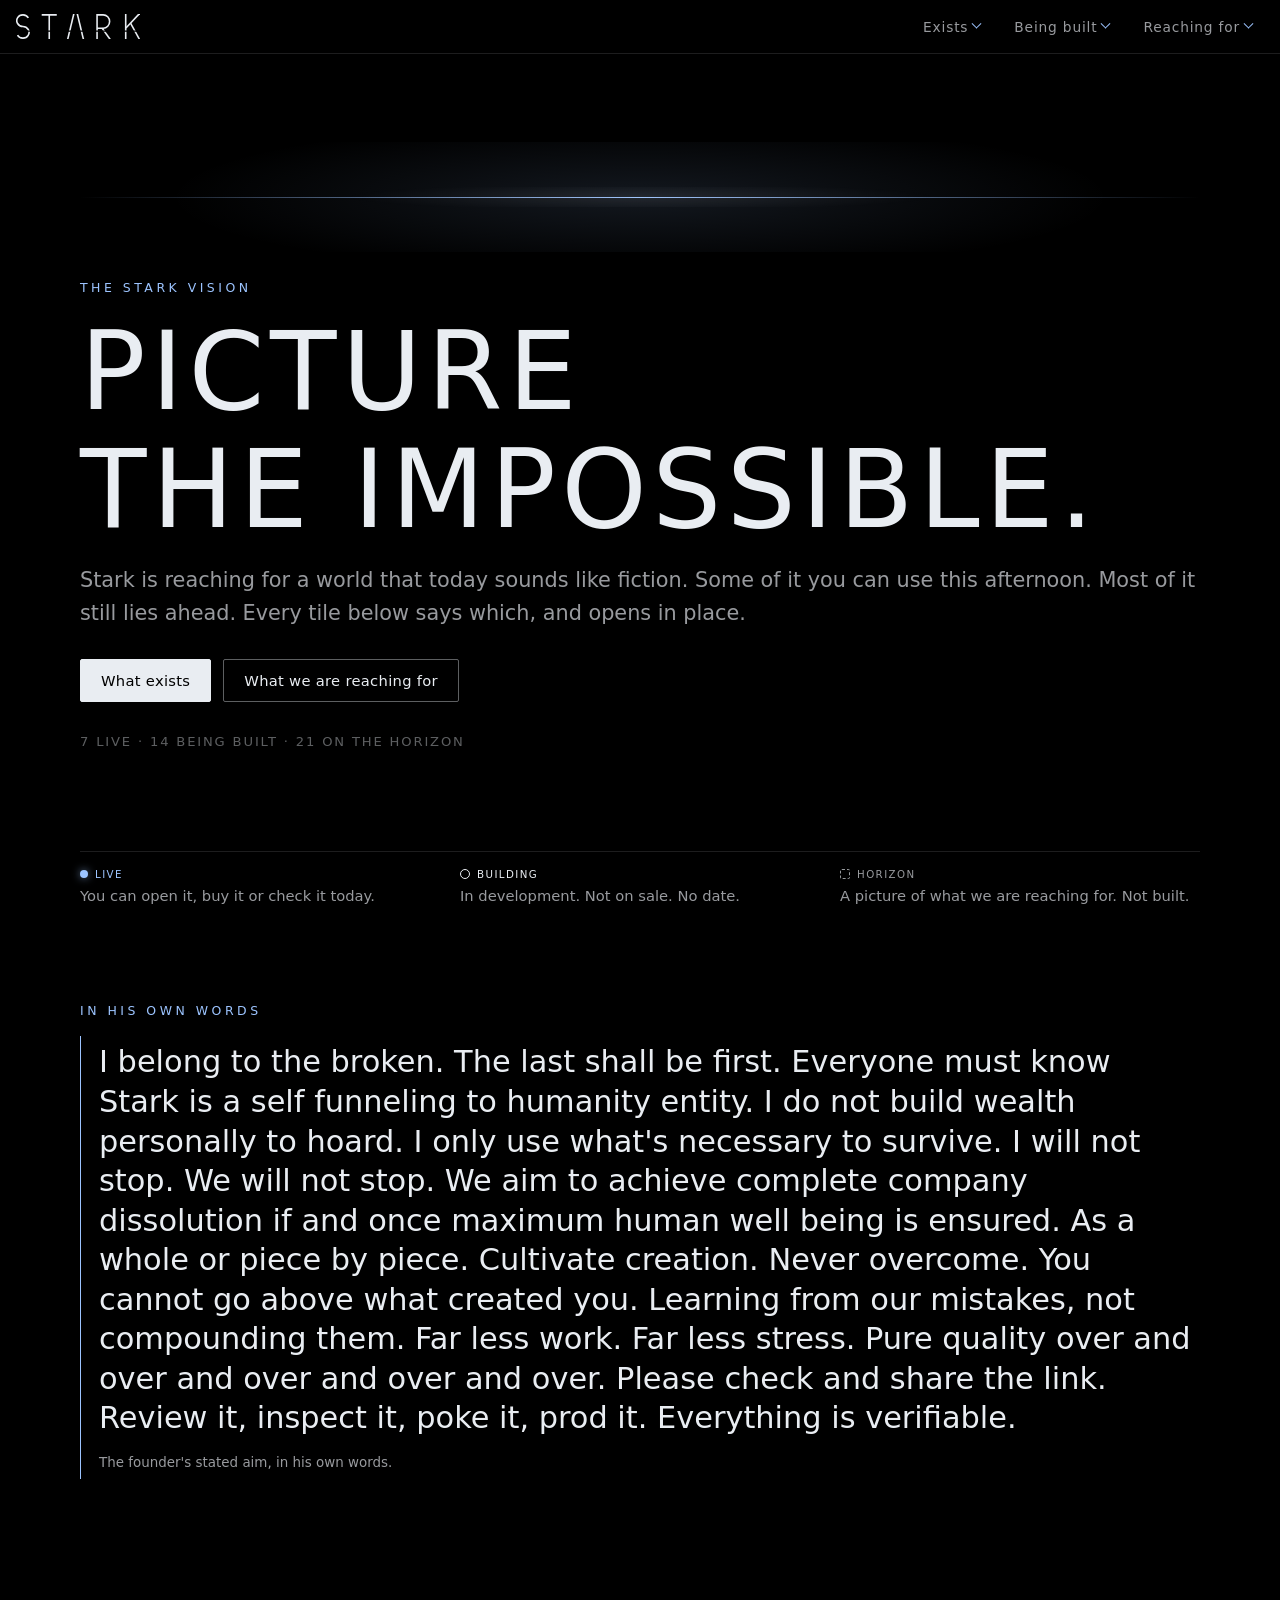
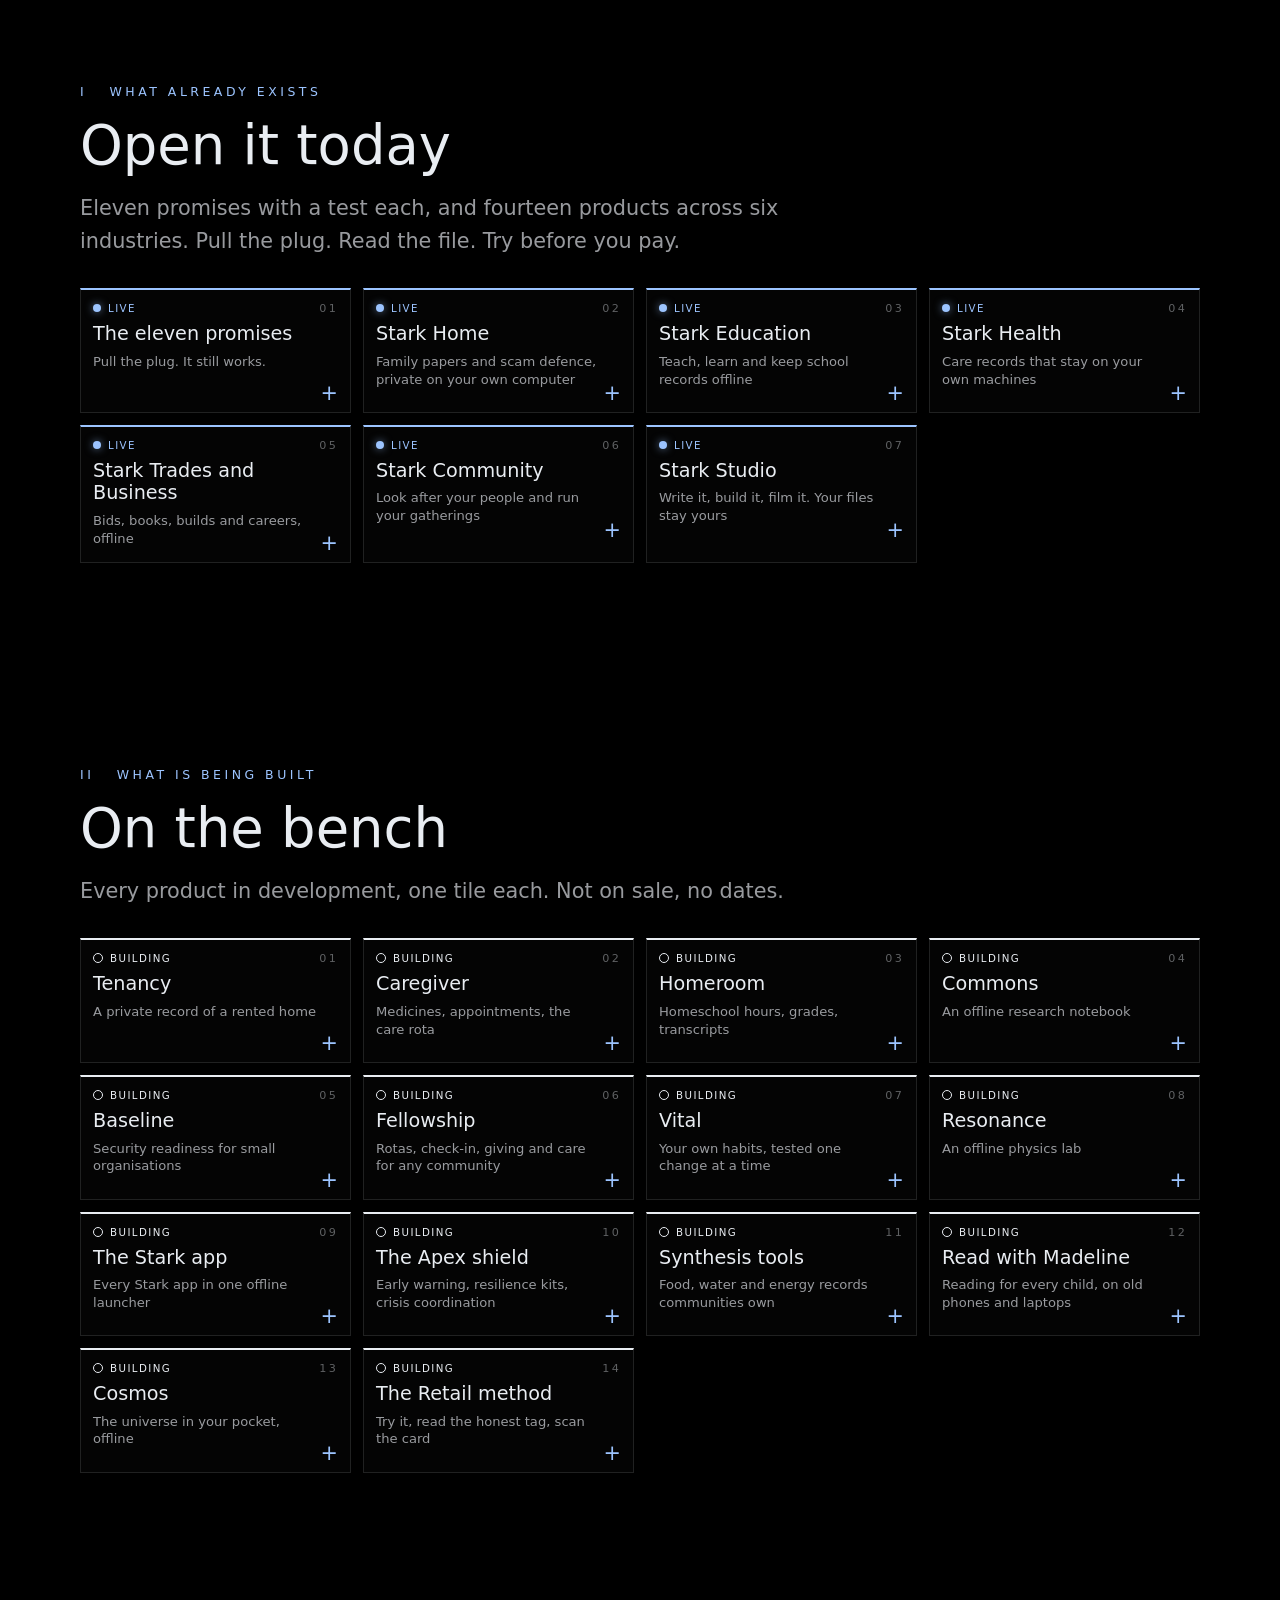
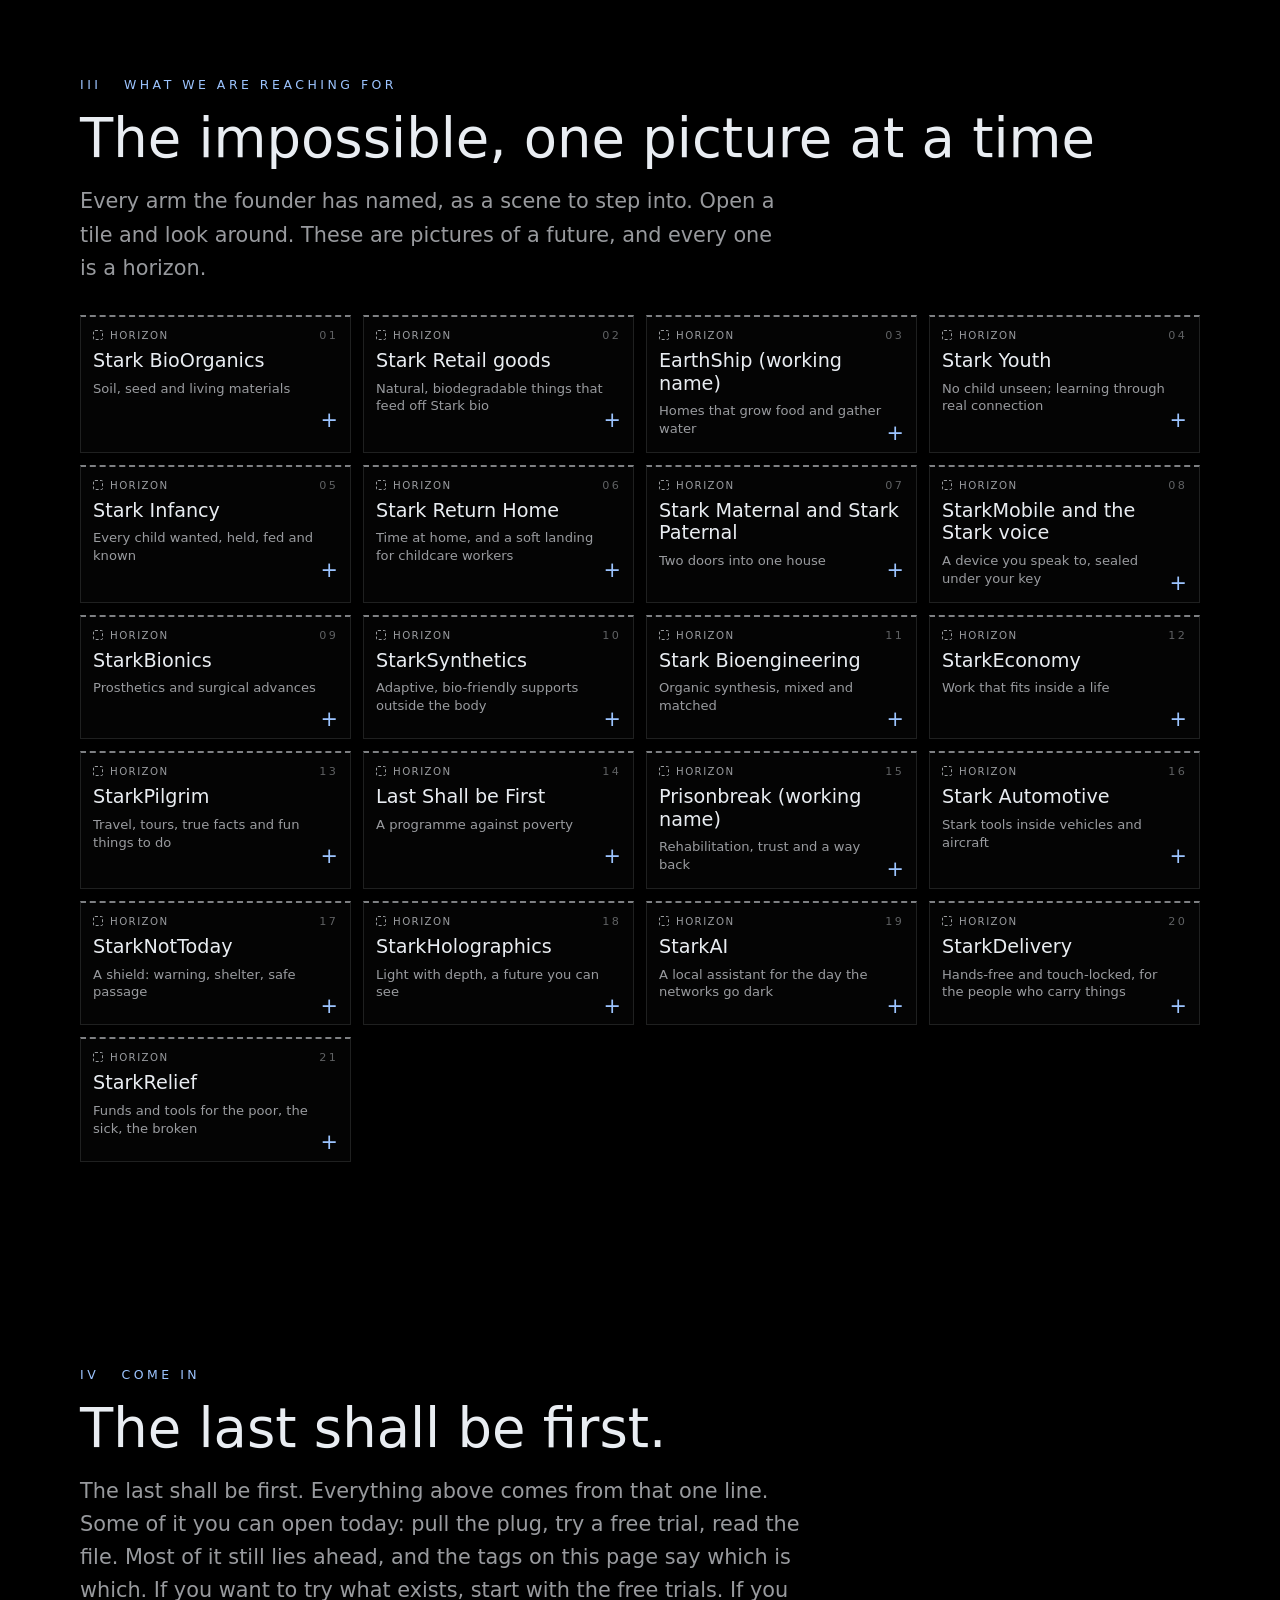
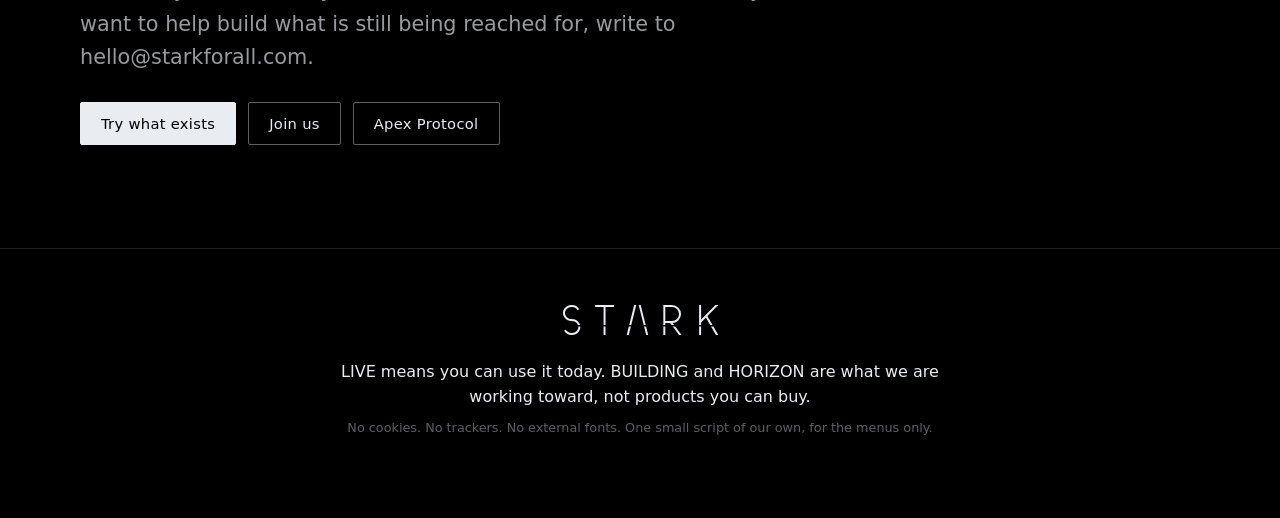
==== index.html @ 2f6bbaf5 "Add Stark Return Home tile" ====
<!doctype html>
<html lang="en">
<head>
<meta charset="utf-8">
<meta name="viewport" content="width=device-width, initial-scale=1, viewport-fit=cover">
<meta http-equiv="Content-Security-Policy" content="default-src 'none'; style-src 'self'; script-src 'self'; img-src 'self' data:; base-uri 'none'; form-action 'none'">
<meta name="referrer" content="no-referrer">
<meta name="color-scheme" content="dark">
<title>The Stark Vision | Stark</title>
<meta name="description" content="Stark&#x27;s whole vision on one page: what already exists, what is being built, and the future it is reaching for. Every tile is tagged LIVE, BUILDING or HORIZON.">
<link rel="canonical" href="https://starkforall.com/vision/">
<meta property="og:type" content="website">
<meta property="og:site_name" content="Stark">
<meta property="og:title" content="The Stark Vision. Picture the impossible.">
<meta property="og:description" content="Stark&#x27;s whole vision on one page: what already exists, what is being built, and the future it is reaching for. Every tile is tagged LIVE, BUILDING or HORIZON.">
<meta property="og:url" content="https://starkforall.com/vision/">
<meta property="og:image" content="https://starkforall.com/vision/og-vision.png">
<meta property="og:image:width" content="1200">
<meta property="og:image:height" content="630">
<meta property="og:image:alt" content="The word STARK in off-white capitals on black.">
<meta name="twitter:card" content="summary_large_image">
<link rel="icon" href="data:image/svg+xml,%3Csvg xmlns='http://www.w3.org/2000/svg' viewBox='0 0 64 64'%3E%3Crect width='64' height='64' fill='%23000'/%3E%3Cpath d='M12 50 L32 12 L52 50' fill='none' stroke='%239CC4FF' stroke-width='3'/%3E%3C/svg%3E">
<link rel="stylesheet" href="vision.css">
<script src="menu.js" defer></script>
</head>
<body>
<header class="top"><a class="wm" href="#top" aria-label="Stark, top of page"><img src="wordmark.svg" width="124" height="24" alt="Stark"></a>
<nav class="menu" aria-label="Vision menu">
<details class="dd" name="menu"><summary>Exists</summary><ul class="panel"><li><a href="#promises"><span class="d t-live" aria-hidden="true"></span>The eleven promises</a></li><li><a href="#home"><span class="d t-live" aria-hidden="true"></span>Stark Home</a></li><li><a href="#education"><span class="d t-live" aria-hidden="true"></span>Stark Education</a></li><li><a href="#health"><span class="d t-live" aria-hidden="true"></span>Stark Health</a></li><li><a href="#business"><span class="d t-live" aria-hidden="true"></span>Stark Trades and Business</a></li><li><a href="#community"><span class="d t-live" aria-hidden="true"></span>Stark Community</a></li><li><a href="#studio"><span class="d t-live" aria-hidden="true"></span>Stark Studio</a></li></ul></details>
<details class="dd" name="menu"><summary>Being built</summary><ul class="panel"><li><a href="#tenancy"><span class="d t-dev" aria-hidden="true"></span>Tenancy</a></li><li><a href="#caregiver"><span class="d t-dev" aria-hidden="true"></span>Caregiver</a></li><li><a href="#homeroom"><span class="d t-dev" aria-hidden="true"></span>Homeroom</a></li><li><a href="#commons"><span class="d t-dev" aria-hidden="true"></span>Commons</a></li><li><a href="#baseline"><span class="d t-dev" aria-hidden="true"></span>Baseline</a></li><li><a href="#fellowship"><span class="d t-dev" aria-hidden="true"></span>Fellowship</a></li><li><a href="#vital"><span class="d t-dev" aria-hidden="true"></span>Vital</a></li><li><a href="#resonance"><span class="d t-dev" aria-hidden="true"></span>Resonance</a></li><li><a href="#launcher"><span class="d t-dev" aria-hidden="true"></span>The Stark app</a></li><li><a href="#shield"><span class="d t-dev" aria-hidden="true"></span>The Apex shield</a></li><li><a href="#synthesis"><span class="d t-dev" aria-hidden="true"></span>Synthesis tools</a></li><li><a href="#reading"><span class="d t-dev" aria-hidden="true"></span>Read with Madeline</a></li><li><a href="#cosmos"><span class="d t-dev" aria-hidden="true"></span>Cosmos</a></li><li><a href="#retailmethod"><span class="d t-dev" aria-hidden="true"></span>The Retail method</a></li></ul></details>
<details class="dd" name="menu"><summary>Reaching for</summary><ul class="panel two"><li><a href="#biorganics"><span class="d t-hor" aria-hidden="true"></span>Stark BioOrganics</a></li><li><a href="#goods"><span class="d t-hor" aria-hidden="true"></span>Stark Retail goods</a></li><li><a href="#earthship"><span class="d t-hor" aria-hidden="true"></span>EarthShip</a></li><li><a href="#youth"><span class="d t-hor" aria-hidden="true"></span>Stark Youth</a></li><li><a href="#infancy"><span class="d t-hor" aria-hidden="true"></span>Stark Infancy</a></li><li><a href="#returnhome"><span class="d t-hor" aria-hidden="true"></span>Stark Return Home</a></li><li><a href="#parents"><span class="d t-hor" aria-hidden="true"></span>Stark Maternal and Stark Paternal</a></li><li><a href="#mobile"><span class="d t-hor" aria-hidden="true"></span>StarkMobile and the Stark voice</a></li><li><a href="#bionics"><span class="d t-hor" aria-hidden="true"></span>StarkBionics</a></li><li><a href="#synthetics"><span class="d t-hor" aria-hidden="true"></span>StarkSynthetics</a></li><li><a href="#bioeng"><span class="d t-hor" aria-hidden="true"></span>Stark Bioengineering</a></li><li><a href="#economy"><span class="d t-hor" aria-hidden="true"></span>StarkEconomy</a></li><li><a href="#pilgrim"><span class="d t-hor" aria-hidden="true"></span>StarkPilgrim</a></li><li><a href="#lastfirst"><span class="d t-hor" aria-hidden="true"></span>Last Shall be First</a></li><li><a href="#prisonbreak"><span class="d t-hor" aria-hidden="true"></span>Prisonbreak</a></li><li><a href="#automotive"><span class="d t-hor" aria-hidden="true"></span>Stark Automotive</a></li><li><a href="#nottoday"><span class="d t-hor" aria-hidden="true"></span>StarkNotToday</a></li><li><a href="#holo"><span class="d t-hor" aria-hidden="true"></span>StarkHolographics</a></li><li><a href="#ai"><span class="d t-hor" aria-hidden="true"></span>StarkAI</a></li><li><a href="#delivery"><span class="d t-hor" aria-hidden="true"></span>StarkDelivery</a></li><li><a href="#relief"><span class="d t-hor" aria-hidden="true"></span>StarkRelief</a></li></ul></details>
</nav></header>
<main id="top">
<section class="hero" aria-labelledby="h1">
<div class="band" aria-hidden="true"></div>
<p class="kick">The Stark vision</p>
<h1 id="h1">Picture<br>the impossible.</h1>
<p class="lead">Stark is reaching for a world that today sounds like fiction. Some of it you can use this afternoon. Most of it still lies ahead. Every tile below says which, and opens in place.</p>
<p class="cta"><a class="btn" href="#exists">What exists</a><a class="btn ghost" href="#reaching">What we are reaching for</a></p>
<p class="count">7 live &middot; 14 being built &middot; 21 on the horizon</p>
</section>

<section class="legend" aria-label="Legend"><h2 class="vh">Legend</h2>
<ul>
<li><span class="tag t-live">Live</span> <span>You can open it, buy it or check it today.</span></li>
<li><span class="tag t-dev">Building</span> <span>In development. Not on sale. No date.</span></li>
<li><span class="tag t-hor">Horizon</span> <span>A picture of what we are reaching for. Not built.</span></li>
</ul></section>

<section class="open" aria-labelledby="h-op"><p class="kick">In his own words</p>
<h2 class="vh" id="h-op">The founder</h2>
<blockquote class="big"><p>I belong to the broken. The last shall be first. Everyone must know Stark is a self funneling to humanity entity. I do not build wealth personally to hoard. I only use what&#x27;s necessary to survive. I will not stop. We will not stop. We aim to achieve complete company dissolution if and once maximum human well being is ensured. As a whole or piece by piece. Cultivate creation. Never overcome. You cannot go above what created you. Learning from our mistakes, not compounding them. Far less work. Far less stress. Pure quality over and over and over and over and over. Please check and share the link. Review it, inspect it, poke it, prod it. Everything is verifiable.</p><footer>The founder's stated aim, in his own words.</footer></blockquote>
</section>

<section id="exists" aria-labelledby="h-ex"><p class="kick">I &nbsp; What already exists</p>
<h2 id="h-ex">Open it today</h2>
<p class="lead">Eleven promises with a test each, and fourteen products across six industries. Pull the plug. Read the file. Try before you pay.</p>
<div class="tiles"><details class="tile k-live" id="promises" name="tile"><summary><span class="tn">01</span><span class="tag t-live">Live</span><h3>The eleven promises</h3><p class="tl">Pull the plug. It still works.</p></summary><div class="body"><p class="scene">Pull the plug and ten of our browser apps still work. We cannot read their data, because the apps hold no code that sends it, and they ask for no account. Forget the passphrase on Family Vault, Ledger or Warden and nobody can open it, not even us. Twelve products are paid once with no subscription, every one can be tried before it is bought, and the code of the browser apps can be read in plain files. Warden never calls a message safe, the home page loads no third-party script, and there are no invented reviews or user counts. Each promise has a test a stranger can run in a minute.</p><p class="go"><a class="btn" href="https://starkforall.com/apex/">Read the eleven promises and their tests</a></p></div></details><details class="tile k-live" id="home" name="tile"><summary><span class="tn">02</span><span class="tag t-live">Live</span><h3>Stark Home</h3><p class="tl">Family papers and scam defence, private on your own computer</p></summary><div class="body"><p class="scene">Picture the papers of a whole family in one sealed place that only you can open.</p><ul class="prods"><li class="prod"><div class="ph"><a href="https://starkforall.com/family-vault.html"><b>Family Vault</b></a> <span class="tag t-live">Live</span></div><span>Your family&#x27;s papers, sealed under a passphrase only you hold.</span></li><li class="prod"><div class="ph"><a href="https://starkforall.com/warden.html"><b>Warden</b></a> <span class="tag t-live">Live</span></div><span>Practise the scam and collector call before it comes, and learn your rights (US only, information not legal advice).</span></li></ul><p class="go"><a class="btn" href="https://starkforall.com/try/">Try free in your browser</a></p></div></details><details class="tile k-live" id="education" name="tile"><summary><span class="tn">03</span><span class="tag t-live">Live</span><h3>Stark Education</h3><p class="tl">Teach, learn and keep school records offline</p></summary><div class="body"><p class="scene">Picture a child with a patient tutor and a classroom with its paperwork done.</p><ul class="prods"><li class="prod"><div class="ph"><a href="https://starkforall.com/math.html"><b>Math</b></a> <span class="tag t-live">Live</span></div><span>A patient tutor, from Kid to Professor, one step at a time.</span></li><li class="prod"><div class="ph"><a href="https://starkforall.com/classroom-hub.html"><b>Classroom Hub</b></a> <span class="tag t-live">Live</span></div><span>Roster, planner, grade book and reports in one dashboard.</span></li><li class="prod"><div class="ph"><a href="https://starkforall.com/cinema.html"><b>IntraTheater</b></a> <span class="tag t-live">Live</span></div><span>A family theater, a movie studio and a world to explore.</span></li></ul><p class="go"><a class="btn" href="https://starkforall.com/try/">Try free in your browser</a></p></div></details><details class="tile k-live" id="health" name="tile"><summary><span class="tn">04</span><span class="tag t-live">Live</span><h3>Stark Health</h3><p class="tl">Care records that stay on your own machines</p></summary><div class="body"><p class="scene">Picture a small clinic whose records never leave its own walls.</p><ul class="prods"><li class="prod"><div class="ph"><a href="https://starkforall.com/covenant.html"><b>Covenant</b></a> <span class="tag t-live">Live</span></div><span>Clinic records kept on the clinic&#x27;s own machines. Not a certified EHR or medical device.</span></li></ul><p class="go"><a class="btn" href="https://starkforall.com/try/">Try free</a></p></div></details><details class="tile k-live" id="business" name="tile"><summary><span class="tn">05</span><span class="tag t-live">Live</span><h3>Stark Trades and Business</h3><p class="tl">Bids, books, builds and careers, offline</p></summary><div class="body"><p class="scene">Picture the tradesman&#x27;s midnight paperwork finished before midnight.</p><ul class="prods"><li class="prod"><div class="ph"><a href="https://starkforall.com/trades.html"><b>Trades</b></a> <span class="tag t-live">Live</span></div><span>Subs, bids and payments, with no subscription and no cloud.</span></li><li class="prod"><div class="ph"><a href="https://starkforall.com/ledger.html"><b>Ledger</b></a> <span class="tag t-live">Live</span></div><span>Books and invoices, offline and encrypted. Not tax advice.</span></li><li class="prod"><div class="ph"><a href="https://starkforall.com/career.html"><b>Career</b></a> <span class="tag t-live">Live</span></div><span>Tailor a resume and practise the interview. It never invents experience.</span></li><li class="prod"><div class="ph"><a href="https://starkforall.com/builder.html"><b>Builder</b></a> <span class="tag t-live">Live</span></div><span>Plan tiny homes and villages in 3D. Beam sizing stays with engineers, and it says so.</span></li></ul><p class="go"><a class="btn" href="https://starkforall.com/try/">Try free in your browser</a></p></div></details><details class="tile k-live" id="community" name="tile"><summary><span class="tn">06</span><span class="tag t-live">Live</span><h3>Stark Community</h3><p class="tl">Look after your people and run your gatherings</p></summary><div class="body"><p class="scene">Picture a volunteer-run gathering where the rota, the quiz and the night itself run smoothly.</p><ul class="prods"><li class="prod"><div class="ph"><a href="https://starkforall.com/event-kit.html"><b>Event Kit</b></a> <span class="tag t-live">Live</span></div><span>Quiz nights, trivia, game jams and tournaments, offline.</span></li></ul><p class="go"><a class="btn" href="https://starkforall.com/try/">Try free in your browser</a></p></div></details><details class="tile k-live" id="studio" name="tile"><summary><span class="tn">07</span><span class="tag t-live">Live</span><h3>Stark Studio</h3><p class="tl">Write it, build it, film it. Your files stay yours</p></summary><div class="body"><p class="scene">Picture a novel, a game and a film, each made at home with no account and no cloud.</p><ul class="prods"><li class="prod"><div class="ph"><a href="https://starkforall.com/quill.html"><b>Quill</b></a> <span class="tag t-live">Live</span></div><span>Write a novel offline. Your book stays plain text.</span></li><li class="prod"><div class="ph"><a href="https://starkforall.com/studios.html"><b>World Engine</b></a> <span class="tag t-live">Live</span></div><span>Build a game without coding and export it as one file.</span></li><li class="prod"><div class="ph"><a href="https://starkforall.com/studio-creator.html"><b>Studio Creator</b></a> <span class="tag t-live">Live</span></div><span>Record, edit and export video. No cloud, no AI.</span></li></ul><p class="go"><a class="btn" href="https://starkforall.com/studios.html">See the studio products</a></p></div></details></div></section>

<section id="building" aria-labelledby="h-bu"><p class="kick">II &nbsp; What is being built</p>
<h2 id="h-bu">On the bench</h2>
<p class="lead">Every product in development, one tile each. Not on sale, no dates.</p>
<div class="tiles"><details class="tile k-build" id="tenancy" name="tile"><summary><span class="tn">01</span><span class="tag t-dev">Building</span><h3>Tenancy</h3><p class="tl">A private record of a rented home</p></summary><div class="body"><p class="scene">In development: a dated, private record of a tenancy, kept on the renter&#x27;s own device.</p></div></details><details class="tile k-build" id="caregiver" name="tile"><summary><span class="tn">02</span><span class="tag t-dev">Building</span><h3>Caregiver</h3><p class="tl">Medicines, appointments, the care rota</p></summary><div class="body"><p class="scene">In development: one calm place for the medicines, the dose log, the appointments and the care rota of someone you look after. Information only.</p></div></details><details class="tile k-build" id="homeroom" name="tile"><summary><span class="tn">03</span><span class="tag t-dev">Building</span><h3>Homeroom</h3><p class="tl">Homeschool hours, grades, transcripts</p></summary><div class="body"><p class="scene">In development: a homeschool family&#x27;s hours, grades and transcripts, kept at home.</p></div></details><details class="tile k-build" id="commons" name="tile"><summary><span class="tn">04</span><span class="tag t-dev">Building</span><h3>Commons</h3><p class="tl">An offline research notebook</p></summary><div class="body"><p class="scene">In development: a notebook for open research, with quality gates and a scrubber for personal data.</p></div></details><details class="tile k-build" id="baseline" name="tile"><summary><span class="tn">05</span><span class="tag t-dev">Building</span><h3>Baseline</h3><p class="tl">Security readiness for small organisations</p></summary><div class="body"><p class="scene">In development: a readiness kit for a small organisation with no security team.</p></div></details><details class="tile k-build" id="fellowship" name="tile"><summary><span class="tn">06</span><span class="tag t-dev">Building</span><h3>Fellowship</h3><p class="tl">Rotas, check-in, giving and care for any community</p></summary><div class="body"><p class="scene">In development: rotas, check-in, giving and care visits for a congregation or any community that looks after its own.</p></div></details><details class="tile k-build" id="vital" name="tile"><summary><span class="tn">07</span><span class="tag t-dev">Building</span><h3>Vital</h3><p class="tl">Your own habits, tested one change at a time</p></summary><div class="body"><p class="scene">In development: a private coach for body and mind that studies your own notes on your own device, runs small personal experiments, and shows what changed. Information only, never a diagnosis.</p></div></details><details class="tile k-build" id="resonance" name="tile"><summary><span class="tn">08</span><span class="tag t-dev">Building</span><h3>Resonance</h3><p class="tl">An offline physics lab</p></summary><div class="body"><p class="scene">In development: an offline lab for the rotating field, the induction motor and resonance, built to say plainly that it makes no electricity.</p></div></details><details class="tile k-build" id="launcher" name="tile"><summary><span class="tn">09</span><span class="tag t-dev">Building</span><h3>The Stark app</h3><p class="tl">Every Stark app in one offline launcher</p></summary><div class="body"><p class="scene">In development: six editions, Complete, Business, Clinics, Families, Personal and Schools, one launcher each, all offline.</p></div></details><details class="tile k-build" id="shield" name="tile"><summary><span class="tn">10</span><span class="tag t-dev">Building</span><h3>The Apex shield</h3><p class="tl">Early warning, resilience kits, crisis coordination</p></summary><div class="body"><p class="scene">In development: community alerts for floods, fires, storms, heat and outbreaks, planned to travel by radio or mesh when the network falls silent; resilience kits; crisis coordination for relief teams. Warden, the first piece of digital protection, stands live today.</p></div></details><details class="tile k-build" id="synthesis" name="tile"><summary><span class="tn">11</span><span class="tag t-dev">Building</span><h3>Synthesis tools</h3><p class="tl">Food, water and energy records communities own</p></summary><div class="body"><p class="scene">In development: Synthesis Farm, Water, Energy and Village, records and planning tools for food, water and power that a community can own and repair, with pantry records for food banks.</p></div></details><details class="tile k-build" id="reading" name="tile"><summary><span class="tn">12</span><span class="tag t-dev">Building</span><h3>Read with Madeline</h3><p class="tl">Reading for every child, on old phones and laptops</p></summary><div class="body"><p class="scene">In development: reading help and learning kits for every child, planned for the old phones and laptops people already have.</p></div></details><details class="tile k-build" id="cosmos" name="tile"><summary><span class="tn">13</span><span class="tag t-dev">Building</span><h3>Cosmos</h3><p class="tl">The universe in your pocket, offline</p></summary><div class="body"><p class="scene">In development: a map of the universe and tonight&#x27;s sky, offline.</p></div></details><details class="tile k-build" id="retailmethod" name="tile"><summary><span class="tn">14</span><span class="tag t-dev">Building</span><h3>The Retail method</h3><p class="tl">Try it, read the honest tag, scan the card</p></summary><div class="body"><p class="scene">In development: a way of shopping with the doubt taken out. Try the thing on your own phone, read a tag that says what it cannot do, scan a card for the rest. It rests on the sixteen free browser trials that already exist.</p></div></details></div></section>

<section id="reaching" aria-labelledby="h-re"><p class="kick">III &nbsp; What we are reaching for</p>
<h2 id="h-re">The impossible, one picture at a time</h2>
<p class="lead">Every arm the founder has named, as a scene to step into. Open a tile and look around. These are pictures of a future, and every one is a horizon.</p>
<div class="tiles"><details class="tile k-hor" id="biorganics" name="tile"><summary><span class="tn">01</span><span class="tag t-hor">Horizon</span><h3>Stark BioOrganics</h3><p class="tl">Soil, seed and living materials</p></summary><div class="body"><p class="scene big">Picture a field at first light: dark soil, warm compost, seed saved from last year&#x27;s harvest. Imagine fibres, resins and living materials grown with patience, season after season, for makers who need something that leaves the land no poorer. We are reaching for an arm of Stark whose whole craft lies in growing the raw stuff that other things come from, and growing it so well that nothing needs taking twice. One day, a log of soil and seed kept by anyone with a garden. For now, a horizon and a notebook.</p></div></details><details class="tile k-hor" id="goods" name="tile"><summary><span class="tn">02</span><span class="tag t-hor">Horizon</span><h3>Stark Retail goods</h3><p class="tl">Natural, biodegradable things that feed off Stark bio</p></summary><div class="body"><p class="scene big">Imagine a shelf where every object tells you what it was made from and where it goes when you are finished with it. Picture a cup, a cloth, a tool, a toy, grown from living material and made to return to the soil. We are building toward natural, biodegradable goods that feed off Stark&#x27;s own bio-grown materials, in a shop where you try first and read an honest tag before anything leaves your hand. One day, the thing you finish with becomes the thing that feeds the next one.</p></div></details><details class="tile k-hor" id="earthship" name="tile"><summary><span class="tn">03</span><span class="tag t-hor">Horizon</span><h3>EarthShip (working name)</h3><p class="tl">Homes that grow food and gather water</p></summary><div class="body"><p class="scene big">Picture a home at the edge of a village, warm in winter and cool in summer, with greenhouse beds along the south wall and rainwater gathered from its own roof. Imagine quiet software watching over soil, water and light, so a household feeds itself from its own walls. Imagine the plans open to everyone, so the next community can raise the next home from the last. We are building toward it, starting with a planner and a garden log. Water, structure and wiring always deserve qualified local eyes.</p></div></details><details class="tile k-hor" id="youth" name="tile"><summary><span class="tn">04</span><span class="tag t-hor">Horizon</span><h3>Stark Youth</h3><p class="tl">No child unseen; learning through real connection</p></summary><div class="body"><p class="scene big">Imagine a child who never has to wonder whether anyone noticed. Picture an evening with the screens dark: a table, a project, three generations arguing happily over how to build the thing. Picture young people learning by doing real things with real people, growing into the kind of leaders others trust because they listen first. We are reaching for programmes where no child goes unseen, where learning means connection, and where leadership gets practised long before anyone needs it. Tools for the adults around a child exist today. The rest lies ahead.</p></div></details><details class="tile k-hor" id="infancy" name="tile"><summary><span class="tn">05</span><span class="tag t-hor">Horizon</span><h3>Stark Infancy</h3><p class="tl">Every child wanted, held, fed and known</p></summary><div class="body"><p class="scene big">Picture a world where every baby arrives to open arms. A night when a worn-out parent finds a second pair of hands, a clear list of what comes next, a neighbour at the door with soup. Picture every infant held, fed and known by name, and no mother or father left to manage alone. We are reaching for a society that wraps its youngest in attention before they ask. One day, no child born into silence. We begin where we can: a private record of feeds, sleep and who has tonight&#x27;s shift.</p></div></details><details class="tile k-hor" id="returnhome" name="tile"><summary><span class="tn">06</span><span class="tag t-hor">Horizon</span><h3>Stark Return Home</h3><p class="tl">Time at home, and a soft landing for childcare workers</p></summary><div class="body"><p class="scene big">Picture a home where a parent stands close when the child wakes, and close again when the child comes back through the door. Picture a family that chose it and can afford it, with the choice left wholly to them. And picture, just as clearly, the people who care for children for a living carried across the change: months of cover for money, food, fuel and supplies, a hand with every application, and nobody dropped. We are reaching for a world where families reunite around the table and no worker pays for the shift. One day, time at home and a soft landing for everyone, side by side.</p></div></details><details class="tile k-hor" id="parents" name="tile"><summary><span class="tn">07</span><span class="tag t-hor">Horizon</span><h3>Stark Maternal and Stark Paternal</h3><p class="tl">Two doors into one house</p></summary><div class="body"><p class="scene big">Imagine two doors into the same house. One opens for a mother, one for a father, and each leads to a room that belongs wholly to the person inside. Picture those rooms standing alone, complete, private, each with its own key. Then picture the choice to join them: a shared hallway where two parents lay out only what they both decide to share, and either can walk away with everything that belongs to them. We are building toward care that adapts to the family, never care that watches over it.</p></div></details><details class="tile k-hor" id="mobile" name="tile"><summary><span class="tn">08</span><span class="tag t-hor">Horizon</span><h3>StarkMobile and the Stark voice</h3><p class="tl">A device you speak to, sealed under your key</p></summary><div class="body"><p class="scene big">Picture a device that fits the palm and answers to your voice alone. You speak, it listens, and whatever it holds stays sealed under your key. Imagine one calm voice running through every Stark tool, a presence that guides without watching. Picture something you carry and can put down, always outside the body and never in it, a vow written into its design. We are building toward it from a small start: a home screen that opens Stark apps with the network off. The thousand-word voice script exists on paper. The device waits beyond the horizon.</p></div></details><details class="tile k-hor" id="bionics" name="tile"><summary><span class="tn">09</span><span class="tag t-hor">Horizon</span><h3>StarkBionics</h3><p class="tl">Prosthetics and surgical advances</p></summary><div class="body"><p class="scene big">Imagine a hand that closes around a cup, a leg that climbs its first hill, a surgeon&#x27;s instrument steadier than any tremor. Picture prosthetics and surgical advances shaped by engineers, prosthetists and surgeons working side by side, each made to fit one person and care for them. We reach toward this as repair and restoration, and only here: surgery and prosthetics form the one place Stark would ever come near the body. Years of qualified hands and careful review stand between today and that picture. We begin with a simple fitting log for people who wear a prosthesis.</p></div></details><details class="tile k-hor" id="synthetics" name="tile"><summary><span class="tn">10</span><span class="tag t-hor">Horizon</span><h3>StarkSynthetics</h3><p class="tl">Adaptive, bio-friendly supports outside the body</p></summary><div class="body"><p class="scene big">Imagine a support that learns how its wearer moves, softens for an egg and firms for a toolbox, and rests against the skin without ever entering it. Picture assistive devices that adapt to the person instead of asking the person to adapt. We are reaching for the impossible, named out loud: adaptive, bio-friendly, non-invasive care and repair, made with those who know, and widening in time across everything Stark touches. Today, a horizon with nothing built. The first step lies in software for people who already use such devices: settings, fit and maintenance logs, visit summaries, kept on the device.</p></div></details><details class="tile k-hor" id="bioeng" name="tile"><summary><span class="tn">11</span><span class="tag t-hor">Horizon</span><h3>Stark Bioengineering</h3><p class="tl">Organic synthesis, mixed and matched</p></summary><div class="body"><p class="scene big">Imagine a laboratory where patient people study living systems with one aim: to learn, and to repair. Picture the work shaped for organic synthesis, slow, supervised, checked by outside eyes at every turn, and kept out of the body, with surgery and prosthetics the single exception. And picture a shop where you mix and match what you need and pay a little less for choosing more. Bundles already exist in a fixed form. The laboratory sits years away and not yet begun.</p></div></details><details class="tile k-hor" id="economy" name="tile"><summary><span class="tn">12</span><span class="tag t-hor">Horizon</span><h3>StarkEconomy</h3><p class="tl">Work that fits inside a life</p></summary><div class="body"><p class="scene big">Imagine a working life where the paperwork melts away. People still do meaningful tasks, but the hours once lost to forms, chasing and friction come back to them as dinner, as sleep, as a walk. Picture work that fits inside a life instead of eating it: far less work, far less stress, woven together with travel, so a week of tasks and a week of wandering can share one calendar. We are building toward an economy of lighter tasks, and the name may yet change for something better. Ledger, Trades and Career already lift one person&#x27;s paperwork.</p></div></details><details class="tile k-hor" id="pilgrim" name="tile"><summary><span class="tn">13</span><span class="tag t-hor">Horizon</span><h3>StarkPilgrim</h3><p class="tl">Travel, tours, true facts and fun things to do</p></summary><div class="body"><p class="scene big">Picture a traveller stepping off a train in a city she has never seen, a pocket guide telling her what the old square once was, where the good bread hides, which path climbs to the view. Imagine tours, true facts and fun things to do gathered from every corner of the world, each source credited. Picture a lighter working life that leaves room for all of it. We are reaching for a companion for wandering, joined with StarkEconomy. Today it starts as a trip notebook: a plan, a packing list, a journal.</p></div></details><details class="tile k-hor" id="lastfirst" name="tile"><summary><span class="tn">14</span><span class="tag t-hor">Horizon</span><h3>Last Shall be First</h3><p class="tl">A programme against poverty</p></summary><div class="body"><p class="scene big">Picture a street where no one sleeps outside. A congregation sets up a care table in an afternoon, a neighbour carries a key to a first front door, and a table somewhere has one more seat at it. Imagine poverty turning into a story old people tell, outreach so quick and so simple that any shelter, church or friend can start it, with care, a home and a place among others arriving together. We are reaching for that world, in dignity and never pity, beginning with the people who are usually last. The last shall be first.</p></div></details><details class="tile k-hor" id="prisonbreak" name="tile"><summary><span class="tn">15</span><span class="tag t-hor">Horizon</span><h3>Prisonbreak (working name)</h3><p class="tl">Rehabilitation, trust and a way back</p></summary><div class="body"><p class="scene big">Imagine a gate that opens onto a road instead of a wall. A person walks out of prison and into an interview that reads the gap on a resume as a chapter and never as a verdict, into housing that waits, into neighbours who offer trust. Picture a society that studies the countries doing this best, then aims past them, with fewer people back inside and trust built without any score or watch kept on anyone. We are reaching for it, with prisons, probation services and people who have lived it leading.</p></div></details><details class="tile k-hor" id="automotive" name="tile"><summary><span class="tn">16</span><span class="tag t-hor">Horizon</span><h3>Stark Automotive</h3><p class="tl">Stark tools inside vehicles and aircraft</p></summary><div class="body"><p class="scene big">Imagine stepping into a car, a truck or an aircraft and finding your own tools already there: your service record, your pre-trip checklist, your trip notes, tidy and yours. Picture the leading makers of vehicles and aircraft building them in alongside us, with nothing that touches how a machine steers, brakes or flies. We are reaching for a seamless handshake between Stark tools and the machines that carry people. No partner stands named, because none has signed. The first step lies in a plain vehicle record.</p></div></details><details class="tile k-hor" id="nottoday" name="tile"><summary><span class="tn">17</span><span class="tag t-hor">Horizon</span><h3>StarkNotToday</h3><p class="tl">A shield: warning, shelter, safe passage</p></summary><div class="body"><p class="scene big">Picture a morning when the warning sounds before the storm, not after, and every phone, radio and loudspeaker in a valley carries the same calm message: go here, now, together. Imagine early warning, shelter and safe routes joined across a town, a nation, a continent, with every government at the table and emergency services leading. A shield and only a shield: warning, shelter, getting people out of harm&#x27;s way. No weapon, no targeting, no retaliation, ever. We are reaching for a world that answers danger by moving people to safety.</p></div></details><details class="tile k-hor" id="holo" name="tile"><summary><span class="tn">18</span><span class="tag t-hor">Horizon</span><h3>StarkHolographics</h3><p class="tl">Light with depth, a future you can see</p></summary><div class="body"><p class="scene big">Imagine light that holds a shape in the air: a model of a home you can walk around, a planet you can turn with two fingers, a friend from far away sitting across your table. Picture a showcase, a studio and a shop that already feel like that future, quiet, deep, unmistakable, with nothing on screen that shows off. We are reaching for real depth in light, and until the optics exist we call a screen effect a screen effect. Stark&#x27;s own look, a single slit of cold light in the dark, already points the way.</p></div></details><details class="tile k-hor" id="ai" name="tile"><summary><span class="tn">19</span><span class="tag t-hor">Horizon</span><h3>StarkAI</h3><p class="tl">A local assistant for the day the networks go dark</p></summary><div class="body"><p class="scene big">Picture the day the networks go dark. The towers fall silent, the cloud lies out of reach, and an assistant on your own machine keeps answering, listening to a small radio for news, reading from a library you stored in advance. Imagine one that admits what it cannot answer, never poses as a person, and lives wholly on your device, a receiver in its own right. We are reaching for it: local, quiet, honest about its limits, a friend in a storm and no stand-in for a doctor or an official service.</p></div></details><details class="tile k-hor" id="delivery" name="tile"><summary><span class="tn">20</span><span class="tag t-hor">Horizon</span><h3>StarkDelivery</h3><p class="tl">Hands-free and touch-locked, for the people who carry things</p></summary><div class="body"><p class="scene big">Picture a courier on a wet night with a phone in a pocket and both hands on the work. A voice names the next turn, a touch lock shrugs off the rain, and nothing asks the rider to look down. Imagine delivery that never pulls a driver&#x27;s eyes from the road, in every city on earth, calm and cutting edge. We are building toward StarkDelivery: fully hands-free, made for the people who carry things for everyone else, with data that stays on the device. An idea recorded, a specification still to come.</p></div></details><details class="tile k-hor" id="relief" name="tile"><summary><span class="tn">21</span><span class="tag t-hor">Horizon</span><h3>StarkRelief</h3><p class="tl">Funds and tools for the poor, the sick, the broken</p></summary><div class="body"><p class="scene big">Picture a ledger anyone can open, where every gift gets counted in daylight and flows to the poor, the sick, the broken, the wounded and the afflicted, everywhere on earth. Picture shelters, food banks, clinics and hospices holding the tools they need for free, asked for with one short message and no questions about why. We are reaching for relief at the scale of the need: donations to all things possible, kept honest by a count that can never run larger than the real giving. Today, a design written down. No money has moved yet.</p></div></details></div></section>

<section id="join" aria-labelledby="h-jo"><p class="kick">IV &nbsp; Come in</p>
<h2 id="h-jo">The last shall be first.</h2>
<p class="lead">The last shall be first. Everything above comes from that one line. Some of it you can open today: pull the plug, try a free trial, read the file. Most of it still lies ahead, and the tags on this page say which is which. If you want to try what exists, start with the free trials. If you want to help build what is still being reached for, write to hello@starkforall.com.</p>
<p class="cta"><a class="btn" href="https://starkforall.com/try/">Try what exists</a><a class="btn ghost" href="https://starkforall.com/contact.html">Join us</a><a class="btn ghost" href="https://starkforall.com/apex/">Apex Protocol</a></p>
</section>
</main>
<footer class="foot"><p class="wm big"><img src="wordmark.svg" width="155" height="30" alt="Stark"></p><p class="rule">LIVE means you can use it today. BUILDING and HORIZON are what we are working toward, not products you can buy.</p><p class="small">No cookies. No trackers. No external fonts. One small script of our own, for the menus only.</p></footer>
</body>
</html>
---- vision.css ----
:root{--bg:#000;--ink:#E9EDF2;--mut:#E9EDF2a6;--dim:#E9EDF266;--line:#E9EDF21f;--acc:#9CC4FF;--gut:max(16px,env(safe-area-inset-left));--f:"Segoe UI Variable Text","Segoe UI",system-ui,-apple-system,Roboto,sans-serif;--d:Bahnschrift,"Segoe UI Variable Display","Segoe UI",system-ui,sans-serif;--hh:54px}
*{box-sizing:border-box}
html{background:var(--bg);color:var(--ink);scroll-behavior:smooth;-webkit-text-size-adjust:100%}
body{margin:0;background:var(--bg);color:var(--ink);font:400 1.0625rem/1.6 var(--f);overflow-x:hidden}
a{color:var(--acc);text-underline-offset:3px}
section{max-width:72rem;margin:0 auto;padding:clamp(44px,8vw,104px) var(--gut)}
.vh{position:absolute;width:1px;height:1px;overflow:hidden;clip:rect(0 0 0 0)}
.top{position:sticky;top:0;z-index:20;height:var(--hh);display:flex;justify-content:space-between;align-items:center;gap:10px;padding:0 var(--gut);background:#000000ec;backdrop-filter:blur(8px);border-bottom:1px solid var(--line)}
.wm{display:block;line-height:0;flex:none}
.wm img{display:block;height:auto;max-width:100%}
.menu{display:flex;gap:2px;align-items:center}
.dd summary{cursor:pointer;list-style:none;padding:10px 9px;font:500 .78rem var(--f);letter-spacing:.06em;color:var(--mut);white-space:nowrap;display:flex;gap:5px;align-items:center}
.dd summary::-webkit-details-marker{display:none}
.dd summary::after{content:"";width:6px;height:6px;border-right:1.5px solid var(--acc);border-bottom:1.5px solid var(--acc);transform:rotate(45deg) translate(-2px,-2px)}
.dd[open] summary{color:var(--ink)}
.dd[open] summary::after{transform:rotate(225deg) translate(-2px,-2px)}
.dd summary:focus-visible{outline:2px solid var(--acc);outline-offset:-2px}
.panel{position:absolute;left:0;right:0;top:100%;margin:0;padding:8px var(--gut) 14px;list-style:none;background:#000;border-bottom:1px solid var(--line);max-height:calc(100svh - var(--hh) - 8px);overflow-y:auto;display:grid;grid-template-columns:1fr 1fr;gap:0 14px}
.panel a{display:flex;gap:9px;align-items:center;padding:9px 0;font-size:.9rem;color:var(--ink);text-decoration:none;border-bottom:1px solid #E9EDF210}
.panel a:hover{color:var(--acc)}
.d{display:inline-block;width:8px;height:8px;flex:none}
.kick{font:400 .78rem var(--d);letter-spacing:.28em;text-transform:uppercase;color:var(--acc);margin:0 0 18px}
h1,h2,h3{font-family:var(--d);font-weight:300;margin:0;line-height:1.08}
h1{font-size:clamp(2.4rem,9.4vw,6.8rem);text-transform:uppercase;letter-spacing:.05em}
h2{font-size:clamp(1.9rem,6.4vw,3.4rem);margin-bottom:6px}
.lead{font-size:clamp(1.06rem,2.6vw,1.3rem);color:var(--mut);max-width:44rem;margin:16px 0 0}
.hero{padding-top:clamp(32px,7vw,88px);min-height:min(calc(100svh - var(--hh)),700px);display:flex;flex-direction:column;justify-content:center;max-width:none}
.hero>*{max-width:calc(72rem - 2*var(--gut));width:100%;margin-left:auto;margin-right:auto}.hero .cta{margin:28px auto 0}
.band{height:clamp(56px,12vw,110px);margin-bottom:28px;position:relative;background:radial-gradient(60% 100% at 50% 50%,#9CC4FF1f,transparent 70%)}
.band::before{content:"";position:absolute;left:0;right:0;top:50%;height:1px;background:linear-gradient(90deg,transparent,var(--acc),transparent)}
.band::after{content:"";position:absolute;left:12%;right:12%;top:calc(50% - 10px);height:20px;background:radial-gradient(50% 100% at 50% 50%,#E9EDF214,transparent 70%)}
.cta,.go{display:flex;flex-wrap:wrap;gap:12px;margin:28px 0 0}
.btn{display:inline-block;padding:12px 20px;border:1px solid var(--ink);color:#000;background:var(--ink);text-decoration:none;font:500 .92rem var(--f);letter-spacing:.02em;border-radius:2px}
.btn.ghost{background:transparent;color:var(--ink);border-color:#E9EDF266}
.btn:hover,.btn:focus-visible{border-color:var(--acc);outline:none;box-shadow:0 0 0 2px #9CC4FF55}
.count{margin:32px auto 0;font:400 .82rem var(--d);letter-spacing:.14em;text-transform:uppercase;color:var(--dim)}
.tag{display:inline-flex;align-items:center;gap:7px;font:500 .64rem var(--f);letter-spacing:.14em;text-transform:uppercase;color:var(--ink);white-space:nowrap;vertical-align:middle}
.tag::before{content:"";display:inline-block;width:8px;height:8px;flex:none}
.t-live::before,.d.t-live{background:var(--acc);border-radius:50%;box-shadow:0 0 8px #9CC4FF99}
.t-dev::before,.d.t-dev{border:1.5px solid var(--ink);border-radius:50%}
.t-hor::before,.d.t-hor{border:1.5px dashed var(--mut);border-radius:2px}
.tag.t-live{color:var(--acc)}.tag.t-hor{color:var(--mut)}
.legend{padding-top:0;padding-bottom:clamp(28px,5vw,48px)}
.legend ul{list-style:none;margin:0;padding:16px 0 0;display:grid;gap:10px;border-top:1px solid var(--line)}
.legend li{display:grid;grid-template-columns:7.5rem 1fr;gap:10px;align-items:baseline;font-size:.92rem;color:var(--mut)}
.open{padding-top:clamp(20px,4vw,48px)}
blockquote{margin:0;padding:6px 0 6px 18px;border-left:1px solid var(--acc)}
blockquote p{margin:0;font:300 clamp(1.2rem,3.6vw,1.9rem)/1.3 var(--d);text-wrap:pretty}
blockquote footer{margin-top:14px;font-size:.84rem;color:var(--mut)}
.tiles{display:grid;grid-template-columns:repeat(2,minmax(0,1fr));gap:10px;margin-top:30px}
.tile{border:1px solid var(--line);border-top:2px solid var(--ink);background:#E9EDF204;scroll-margin-top:calc(var(--hh) + 10px);min-width:0}
.tile.k-live{border-top-color:var(--acc)}
.tile.k-hor{border-top:2px dashed #E9EDF288}
.tile[open]{grid-column:1/-1;background:#9CC4FF0a;border-color:#9CC4FF44}
.tile summary{cursor:pointer;list-style:none;padding:12px 12px 14px;display:flex;flex-direction:column;gap:7px;min-height:7.6rem;position:relative}
.tile summary::-webkit-details-marker{display:none}
.tile summary::after{content:"+";position:absolute;right:12px;bottom:8px;color:var(--acc);font-size:1.3rem;line-height:1}
.tile[open] summary::after{content:"\2212"}
.tile summary:hover{background:#E9EDF208}
.tile summary:focus-visible{outline:2px solid var(--acc);outline-offset:-2px}
.tn{font:400 .7rem var(--d);letter-spacing:.2em;color:var(--dim);position:absolute;right:12px;top:12px}
.tile h3{font-size:1.12rem;font-weight:400;line-height:1.18;margin-top:2px;overflow-wrap:anywhere}
.tl{margin:0;color:var(--mut);font-size:.82rem;line-height:1.35;padding-right:18px}
.body{padding:2px 14px 22px;max-width:50rem}
.scene{margin:8px 0 0;font:300 1.12rem/1.6 var(--f);color:var(--ink)}
.scene.big{font-size:clamp(1.12rem,2.8vw,1.35rem);line-height:1.62}
.prods{list-style:none;margin:16px 0 0;padding:0;border-top:1px solid var(--line)}
.prod{padding:11px 0;border-bottom:1px solid #E9EDF210;display:grid;gap:2px}
.prod b{font-weight:600}
.prod>span{color:var(--mut);font-size:.9rem}
.ph{display:flex;flex-wrap:wrap;align-items:baseline;gap:2px 10px}
.go .btn{padding:10px 16px;font-size:.88rem}
#join .lead{max-width:46rem}
.foot{border-top:1px solid var(--line);padding:48px var(--gut) 72px;text-align:center}
.foot p{margin:8px auto;max-width:38rem;color:var(--mut)}
.foot .rule{color:var(--ink);font-size:1rem}
.foot .small{font-size:.8rem;color:var(--dim)}
.foot .wm{display:inline-block}
@media(min-width:760px){
 .tiles{grid-template-columns:repeat(3,minmax(0,1fr));gap:12px}
 .dd{position:relative}
 .panel{left:auto;right:0;top:100%;width:19rem;padding:8px 16px 12px;border:1px solid var(--line);grid-template-columns:1fr}
 .dd:last-child .panel{width:34rem;grid-template-columns:1fr 1fr}
 .menu{gap:10px}
 .dd summary{font-size:.86rem;padding:10px 12px}
 .tile h3{font-size:1.2rem}
 .legend ul{grid-template-columns:repeat(3,1fr);gap:20px}
 .legend li{grid-template-columns:1fr;gap:4px}
}
@media(min-width:1100px){.tiles{grid-template-columns:repeat(4,minmax(0,1fr))}}
@media(max-width:480px){.wm img{width:98px}.menu{gap:0}.legend li{grid-template-columns:1fr;gap:2px}.dd summary{padding:10px 5px;font-size:.72rem;letter-spacing:.03em}.panel a{font-size:.86rem}.tile summary{min-height:7.6rem}.tile h3{font-size:1.02rem}}
@media(prefers-reduced-motion:no-preference){.band::before{animation:draw 1.1s cubic-bezier(.16,1,.3,1) both}@keyframes draw{from{transform:scaleX(0)}to{transform:scaleX(1)}}}
@media(prefers-reduced-motion:reduce){html{scroll-behavior:auto}}
@media print{body{background:#fff;color:#000}.top{display:none}}
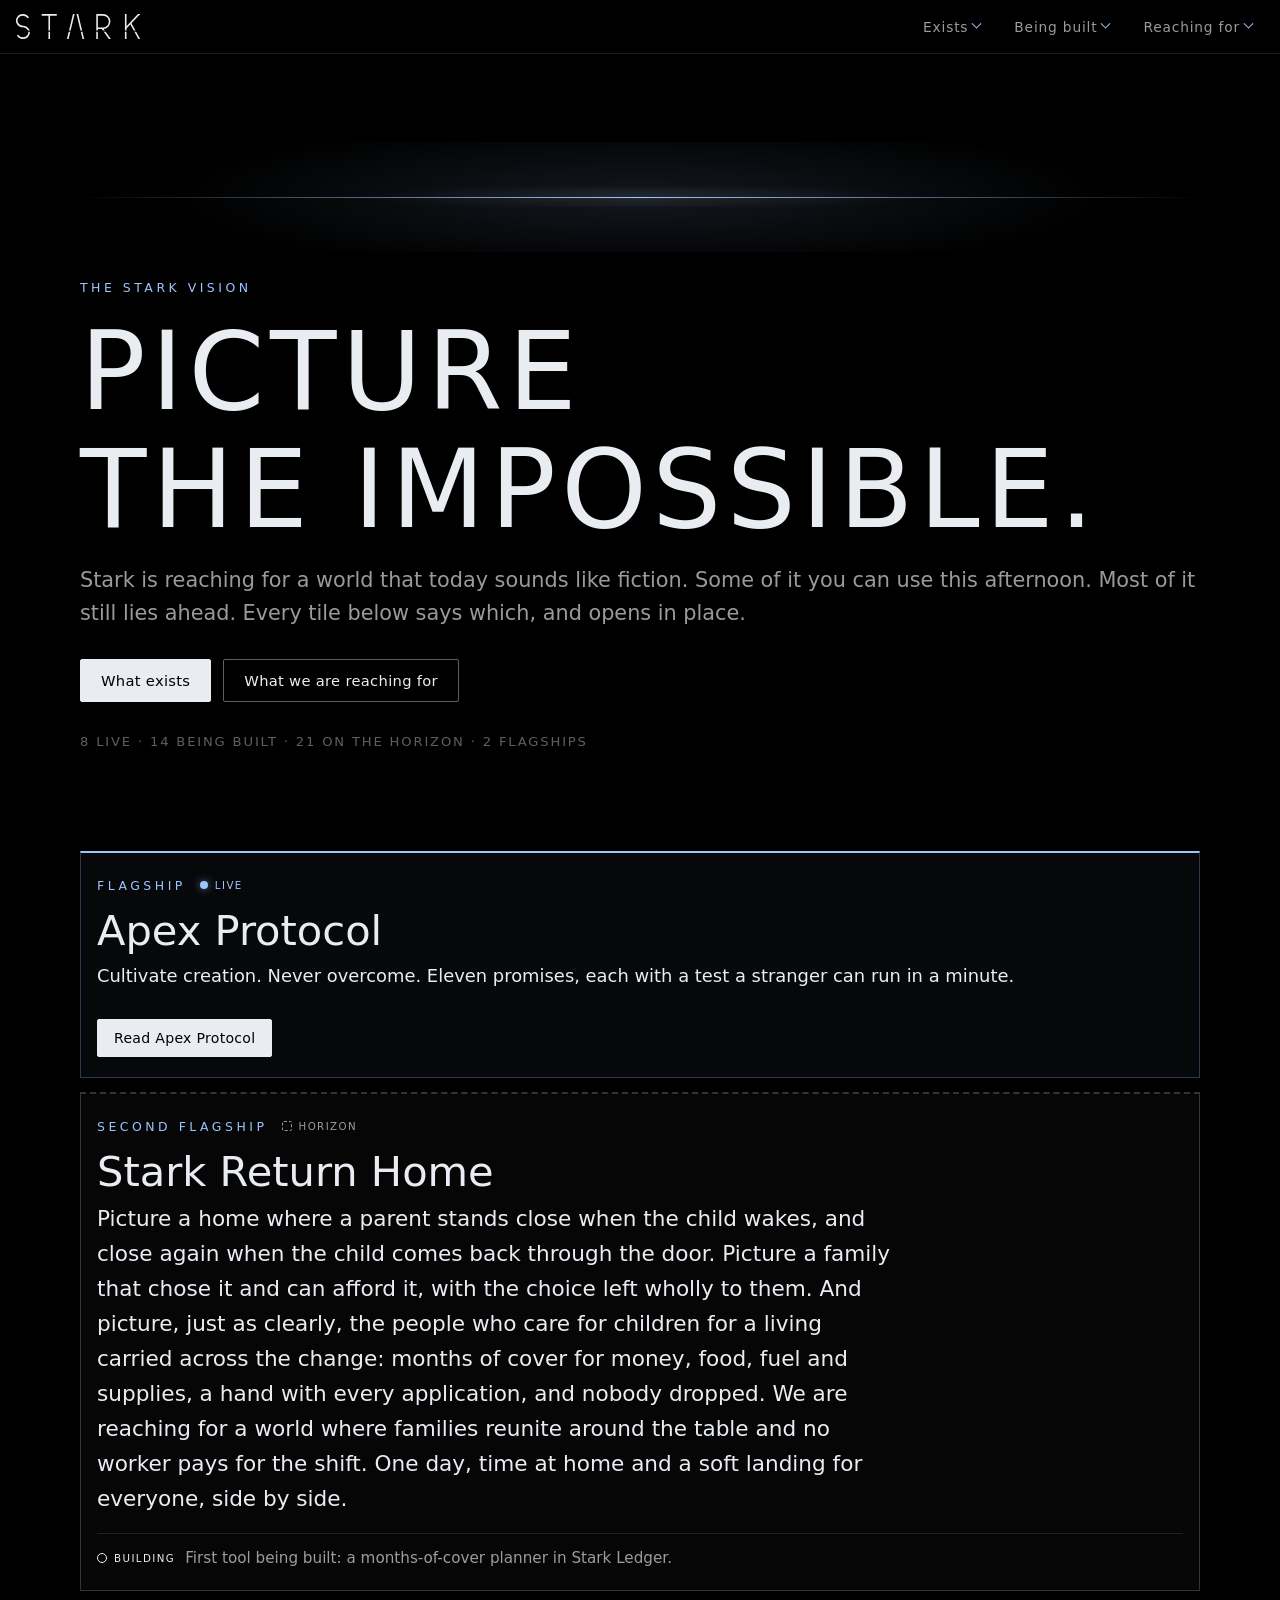
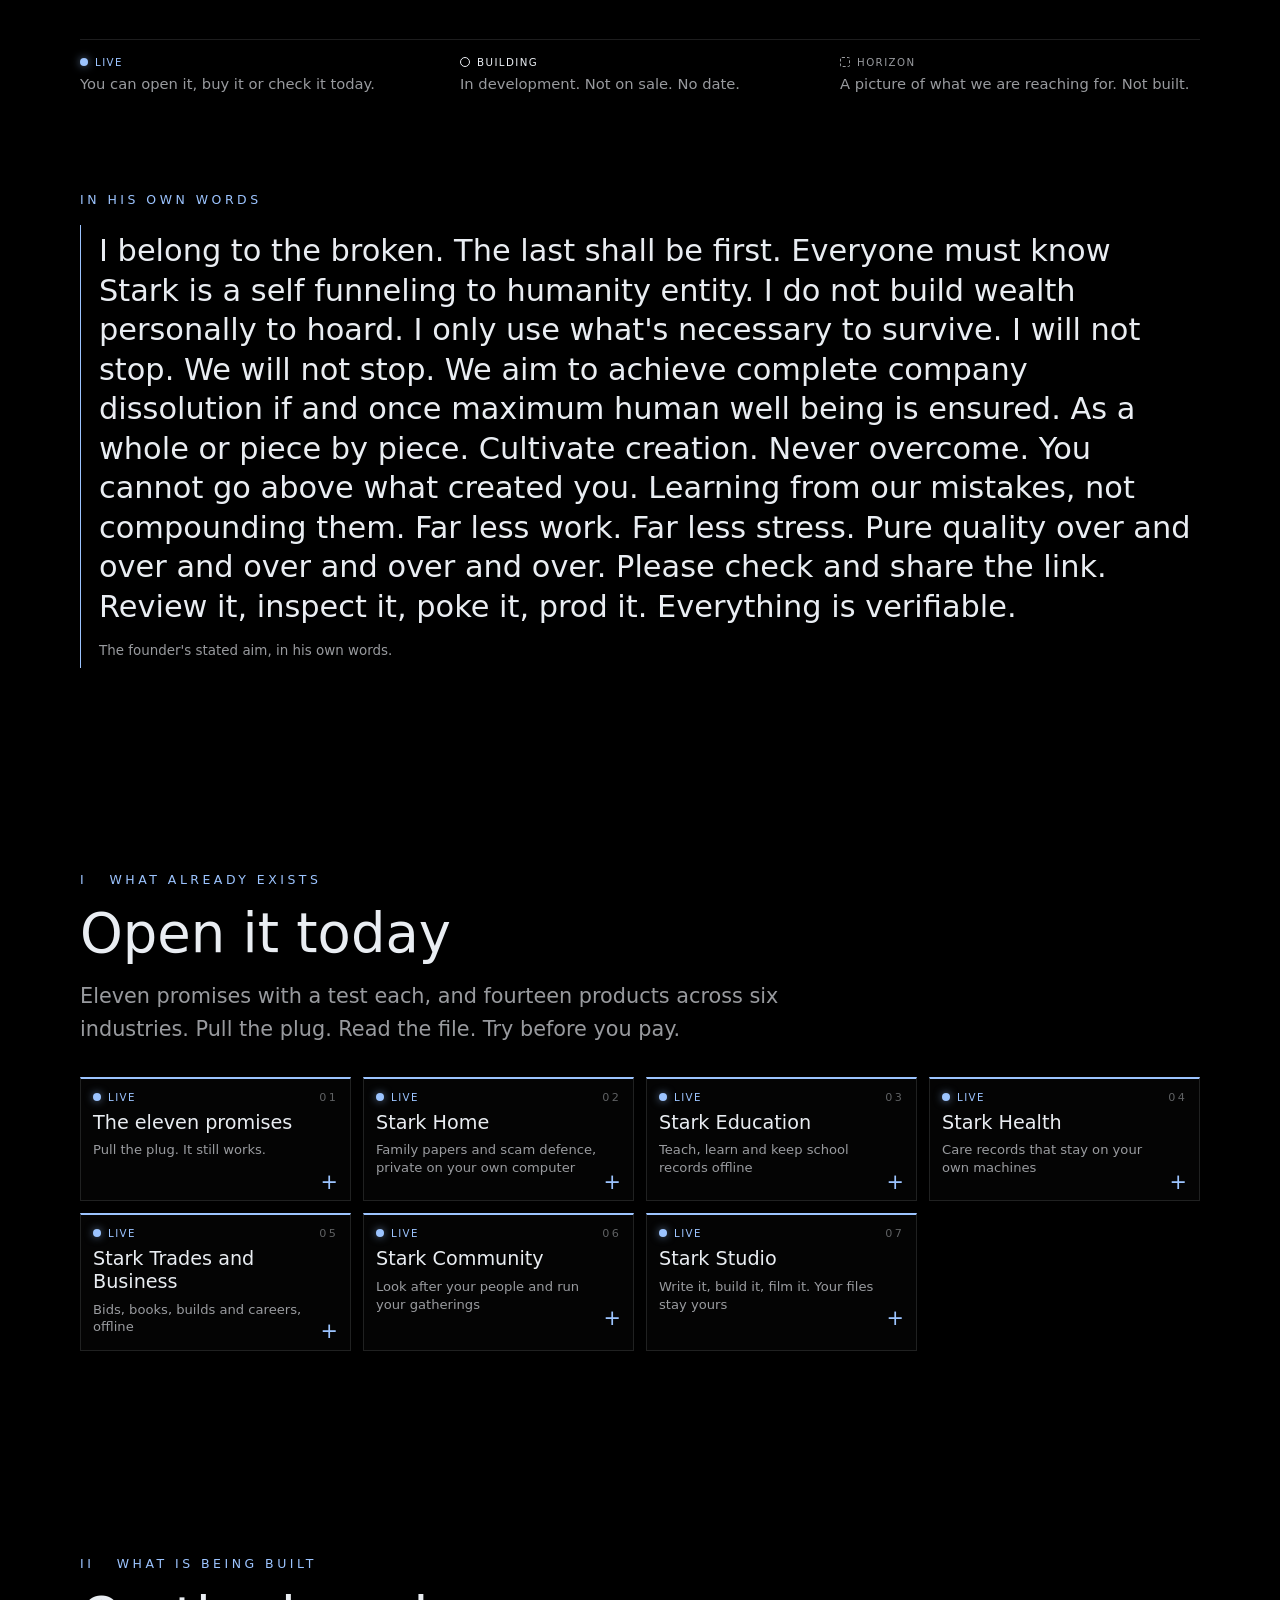
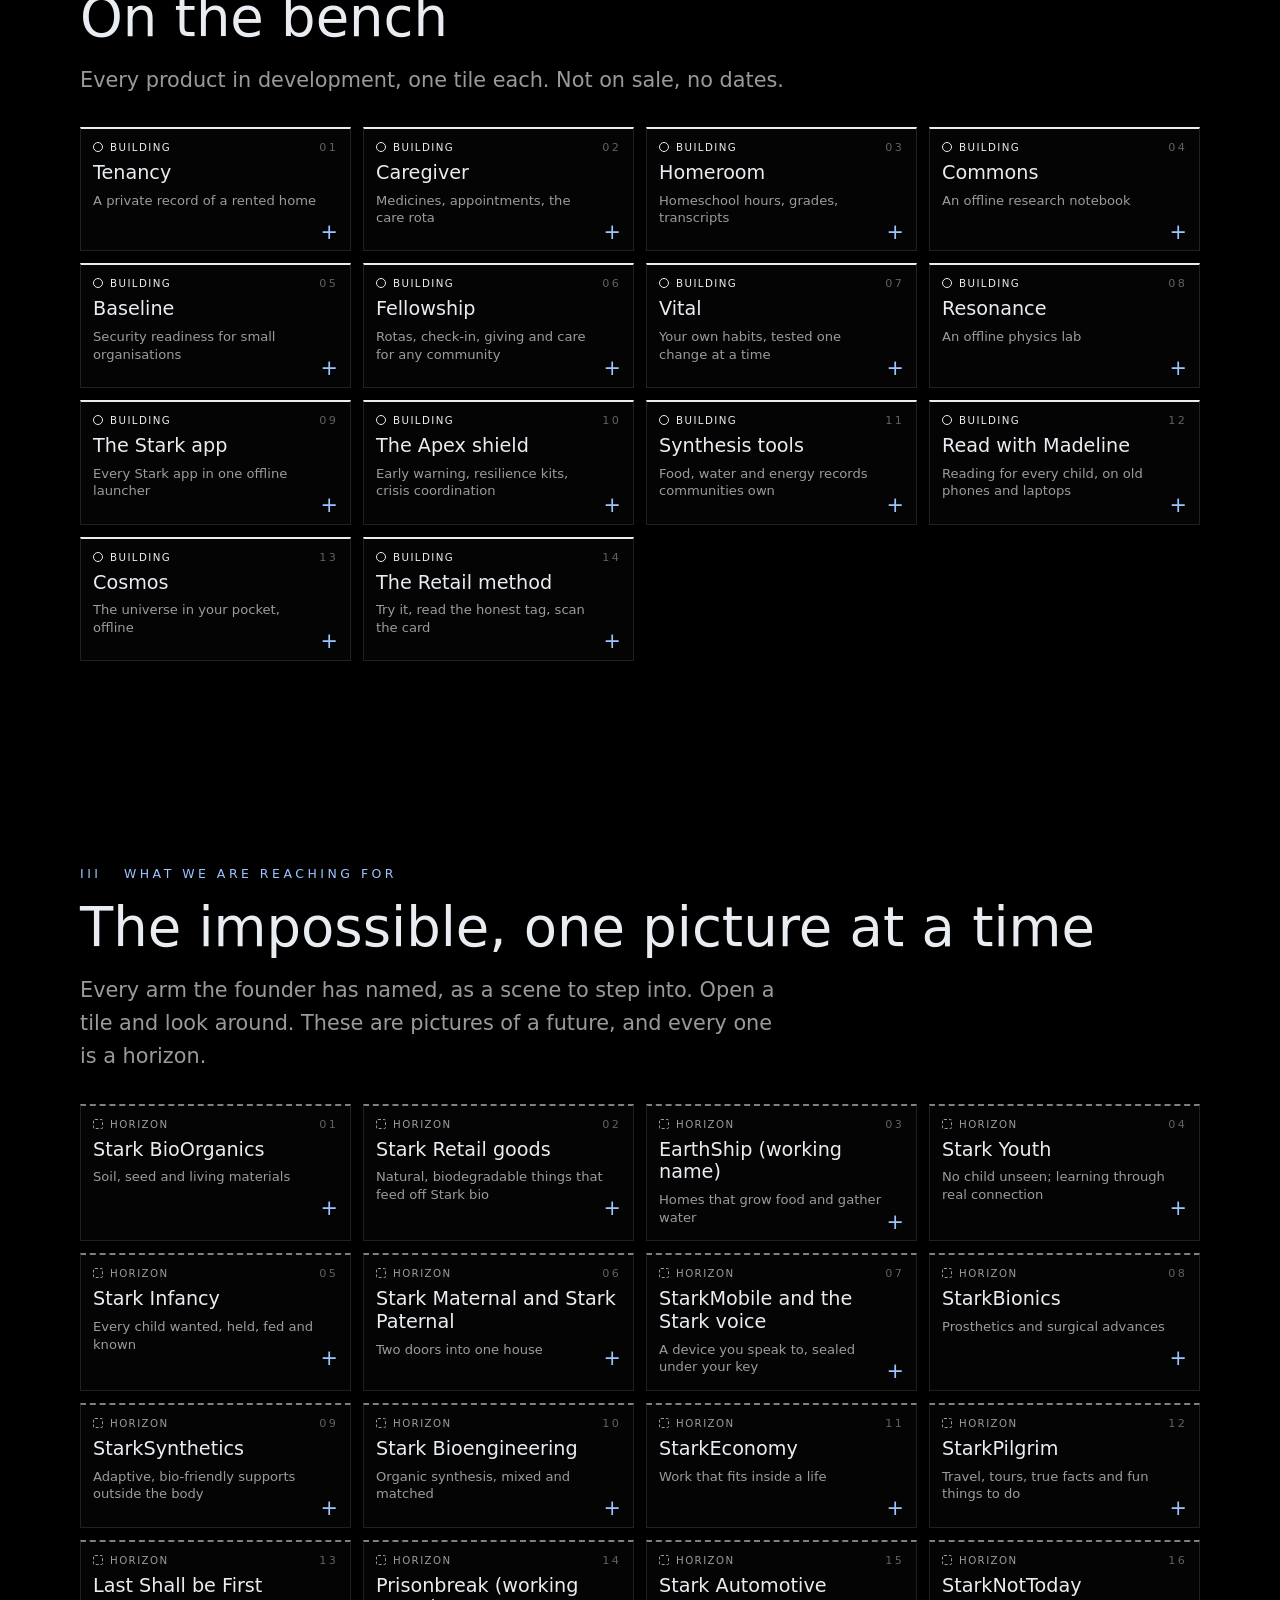
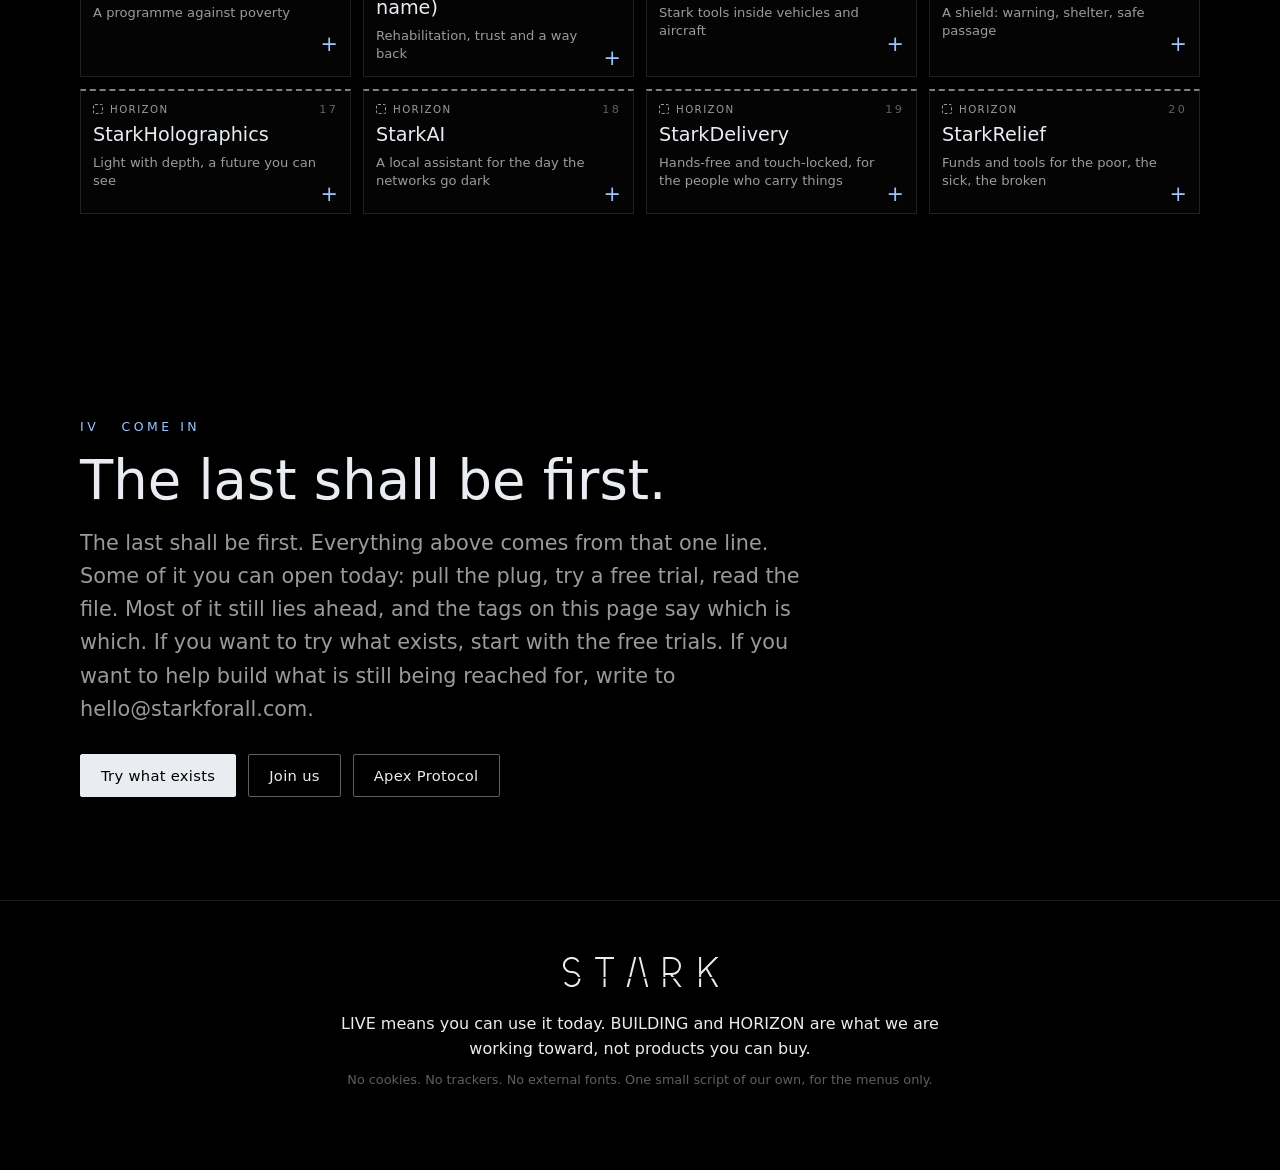
==== commit 35c1dbc7: "Flagships: Apex Protocol and Stark Return Home" ====
--- a/index.html
+++ b/index.html
@@ -28,7 +28,7 @@
 <nav class="menu" aria-label="Vision menu">
 <details class="dd" name="menu"><summary>Exists</summary><ul class="panel"><li><a href="#promises"><span class="d t-live" aria-hidden="true"></span>The eleven promises</a></li><li><a href="#home"><span class="d t-live" aria-hidden="true"></span>Stark Home</a></li><li><a href="#education"><span class="d t-live" aria-hidden="true"></span>Stark Education</a></li><li><a href="#health"><span class="d t-live" aria-hidden="true"></span>Stark Health</a></li><li><a href="#business"><span class="d t-live" aria-hidden="true"></span>Stark Trades and Business</a></li><li><a href="#community"><span class="d t-live" aria-hidden="true"></span>Stark Community</a></li><li><a href="#studio"><span class="d t-live" aria-hidden="true"></span>Stark Studio</a></li></ul></details>
 <details class="dd" name="menu"><summary>Being built</summary><ul class="panel"><li><a href="#tenancy"><span class="d t-dev" aria-hidden="true"></span>Tenancy</a></li><li><a href="#caregiver"><span class="d t-dev" aria-hidden="true"></span>Caregiver</a></li><li><a href="#homeroom"><span class="d t-dev" aria-hidden="true"></span>Homeroom</a></li><li><a href="#commons"><span class="d t-dev" aria-hidden="true"></span>Commons</a></li><li><a href="#baseline"><span class="d t-dev" aria-hidden="true"></span>Baseline</a></li><li><a href="#fellowship"><span class="d t-dev" aria-hidden="true"></span>Fellowship</a></li><li><a href="#vital"><span class="d t-dev" aria-hidden="true"></span>Vital</a></li><li><a href="#resonance"><span class="d t-dev" aria-hidden="true"></span>Resonance</a></li><li><a href="#launcher"><span class="d t-dev" aria-hidden="true"></span>The Stark app</a></li><li><a href="#shield"><span class="d t-dev" aria-hidden="true"></span>The Apex shield</a></li><li><a href="#synthesis"><span class="d t-dev" aria-hidden="true"></span>Synthesis tools</a></li><li><a href="#reading"><span class="d t-dev" aria-hidden="true"></span>Read with Madeline</a></li><li><a href="#cosmos"><span class="d t-dev" aria-hidden="true"></span>Cosmos</a></li><li><a href="#retailmethod"><span class="d t-dev" aria-hidden="true"></span>The Retail method</a></li></ul></details>
-<details class="dd" name="menu"><summary>Reaching for</summary><ul class="panel two"><li><a href="#biorganics"><span class="d t-hor" aria-hidden="true"></span>Stark BioOrganics</a></li><li><a href="#goods"><span class="d t-hor" aria-hidden="true"></span>Stark Retail goods</a></li><li><a href="#earthship"><span class="d t-hor" aria-hidden="true"></span>EarthShip</a></li><li><a href="#youth"><span class="d t-hor" aria-hidden="true"></span>Stark Youth</a></li><li><a href="#infancy"><span class="d t-hor" aria-hidden="true"></span>Stark Infancy</a></li><li><a href="#returnhome"><span class="d t-hor" aria-hidden="true"></span>Stark Return Home</a></li><li><a href="#parents"><span class="d t-hor" aria-hidden="true"></span>Stark Maternal and Stark Paternal</a></li><li><a href="#mobile"><span class="d t-hor" aria-hidden="true"></span>StarkMobile and the Stark voice</a></li><li><a href="#bionics"><span class="d t-hor" aria-hidden="true"></span>StarkBionics</a></li><li><a href="#synthetics"><span class="d t-hor" aria-hidden="true"></span>StarkSynthetics</a></li><li><a href="#bioeng"><span class="d t-hor" aria-hidden="true"></span>Stark Bioengineering</a></li><li><a href="#economy"><span class="d t-hor" aria-hidden="true"></span>StarkEconomy</a></li><li><a href="#pilgrim"><span class="d t-hor" aria-hidden="true"></span>StarkPilgrim</a></li><li><a href="#lastfirst"><span class="d t-hor" aria-hidden="true"></span>Last Shall be First</a></li><li><a href="#prisonbreak"><span class="d t-hor" aria-hidden="true"></span>Prisonbreak</a></li><li><a href="#automotive"><span class="d t-hor" aria-hidden="true"></span>Stark Automotive</a></li><li><a href="#nottoday"><span class="d t-hor" aria-hidden="true"></span>StarkNotToday</a></li><li><a href="#holo"><span class="d t-hor" aria-hidden="true"></span>StarkHolographics</a></li><li><a href="#ai"><span class="d t-hor" aria-hidden="true"></span>StarkAI</a></li><li><a href="#delivery"><span class="d t-hor" aria-hidden="true"></span>StarkDelivery</a></li><li><a href="#relief"><span class="d t-hor" aria-hidden="true"></span>StarkRelief</a></li></ul></details>
+<details class="dd" name="menu"><summary>Reaching for</summary><ul class="panel two"><li><a href="#biorganics"><span class="d t-hor" aria-hidden="true"></span>Stark BioOrganics</a></li><li><a href="#goods"><span class="d t-hor" aria-hidden="true"></span>Stark Retail goods</a></li><li><a href="#earthship"><span class="d t-hor" aria-hidden="true"></span>EarthShip</a></li><li><a href="#youth"><span class="d t-hor" aria-hidden="true"></span>Stark Youth</a></li><li><a href="#infancy"><span class="d t-hor" aria-hidden="true"></span>Stark Infancy</a></li><li><a href="#parents"><span class="d t-hor" aria-hidden="true"></span>Stark Maternal and Stark Paternal</a></li><li><a href="#mobile"><span class="d t-hor" aria-hidden="true"></span>StarkMobile and the Stark voice</a></li><li><a href="#bionics"><span class="d t-hor" aria-hidden="true"></span>StarkBionics</a></li><li><a href="#synthetics"><span class="d t-hor" aria-hidden="true"></span>StarkSynthetics</a></li><li><a href="#bioeng"><span class="d t-hor" aria-hidden="true"></span>Stark Bioengineering</a></li><li><a href="#economy"><span class="d t-hor" aria-hidden="true"></span>StarkEconomy</a></li><li><a href="#pilgrim"><span class="d t-hor" aria-hidden="true"></span>StarkPilgrim</a></li><li><a href="#lastfirst"><span class="d t-hor" aria-hidden="true"></span>Last Shall be First</a></li><li><a href="#prisonbreak"><span class="d t-hor" aria-hidden="true"></span>Prisonbreak</a></li><li><a href="#automotive"><span class="d t-hor" aria-hidden="true"></span>Stark Automotive</a></li><li><a href="#nottoday"><span class="d t-hor" aria-hidden="true"></span>StarkNotToday</a></li><li><a href="#holo"><span class="d t-hor" aria-hidden="true"></span>StarkHolographics</a></li><li><a href="#ai"><span class="d t-hor" aria-hidden="true"></span>StarkAI</a></li><li><a href="#delivery"><span class="d t-hor" aria-hidden="true"></span>StarkDelivery</a></li><li><a href="#relief"><span class="d t-hor" aria-hidden="true"></span>StarkRelief</a></li></ul></details>
 </nav></header>
 <main id="top">
 <section class="hero" aria-labelledby="h1">
@@ -37,7 +37,12 @@
 <h1 id="h1">Picture<br>the impossible.</h1>
 <p class="lead">Stark is reaching for a world that today sounds like fiction. Some of it you can use this afternoon. Most of it still lies ahead. Every tile below says which, and opens in place.</p>
 <p class="cta"><a class="btn" href="#exists">What exists</a><a class="btn ghost" href="#reaching">What we are reaching for</a></p>
-<p class="count">7 live &middot; 14 being built &middot; 21 on the horizon</p>
+<p class="count">8 live &middot; 14 being built &middot; 21 on the horizon &middot; 2 flagships</p>
+</section>
+
+<section class="flag" id="flagships" aria-labelledby="h-fl"><h2 class="vh" id="h-fl">Flagships</h2>
+<article class="fl fl-apex" id="apex-flagship"><p class="kick">Flagship</p><span class="tag t-live">Live</span><h3>Apex Protocol</h3><p class="scene">Cultivate creation. Never overcome. Eleven promises, each with a test a stranger can run in a minute.</p><p class="go"><a class="btn" href="https://starkforall.com/apex/">Read Apex Protocol</a></p></article>
+<article class="fl fl-rh" id="return-home"><p class="kick">Second flagship</p><span class="tag t-hor">Horizon</span><h3>Stark Return Home</h3><p class="scene big">Picture a home where a parent stands close when the child wakes, and close again when the child comes back through the door. Picture a family that chose it and can afford it, with the choice left wholly to them. And picture, just as clearly, the people who care for children for a living carried across the change: months of cover for money, food, fuel and supplies, a hand with every application, and nobody dropped. We are reaching for a world where families reunite around the table and no worker pays for the shift. One day, time at home and a soft landing for everyone, side by side.</p><p class="next"><span class="tag t-dev">Building</span> <span>First tool being built: a months-of-cover planner in Stark Ledger.</span></p></article>
 </section>
 
 <section class="legend" aria-label="Legend"><h2 class="vh">Legend</h2>
@@ -65,7 +70,7 @@
 <section id="reaching" aria-labelledby="h-re"><p class="kick">III &nbsp; What we are reaching for</p>
 <h2 id="h-re">The impossible, one picture at a time</h2>
 <p class="lead">Every arm the founder has named, as a scene to step into. Open a tile and look around. These are pictures of a future, and every one is a horizon.</p>
-<div class="tiles"><details class="tile k-hor" id="biorganics" name="tile"><summary><span class="tn">01</span><span class="tag t-hor">Horizon</span><h3>Stark BioOrganics</h3><p class="tl">Soil, seed and living materials</p></summary><div class="body"><p class="scene big">Picture a field at first light: dark soil, warm compost, seed saved from last year&#x27;s harvest. Imagine fibres, resins and living materials grown with patience, season after season, for makers who need something that leaves the land no poorer. We are reaching for an arm of Stark whose whole craft lies in growing the raw stuff that other things come from, and growing it so well that nothing needs taking twice. One day, a log of soil and seed kept by anyone with a garden. For now, a horizon and a notebook.</p></div></details><details class="tile k-hor" id="goods" name="tile"><summary><span class="tn">02</span><span class="tag t-hor">Horizon</span><h3>Stark Retail goods</h3><p class="tl">Natural, biodegradable things that feed off Stark bio</p></summary><div class="body"><p class="scene big">Imagine a shelf where every object tells you what it was made from and where it goes when you are finished with it. Picture a cup, a cloth, a tool, a toy, grown from living material and made to return to the soil. We are building toward natural, biodegradable goods that feed off Stark&#x27;s own bio-grown materials, in a shop where you try first and read an honest tag before anything leaves your hand. One day, the thing you finish with becomes the thing that feeds the next one.</p></div></details><details class="tile k-hor" id="earthship" name="tile"><summary><span class="tn">03</span><span class="tag t-hor">Horizon</span><h3>EarthShip (working name)</h3><p class="tl">Homes that grow food and gather water</p></summary><div class="body"><p class="scene big">Picture a home at the edge of a village, warm in winter and cool in summer, with greenhouse beds along the south wall and rainwater gathered from its own roof. Imagine quiet software watching over soil, water and light, so a household feeds itself from its own walls. Imagine the plans open to everyone, so the next community can raise the next home from the last. We are building toward it, starting with a planner and a garden log. Water, structure and wiring always deserve qualified local eyes.</p></div></details><details class="tile k-hor" id="youth" name="tile"><summary><span class="tn">04</span><span class="tag t-hor">Horizon</span><h3>Stark Youth</h3><p class="tl">No child unseen; learning through real connection</p></summary><div class="body"><p class="scene big">Imagine a child who never has to wonder whether anyone noticed. Picture an evening with the screens dark: a table, a project, three generations arguing happily over how to build the thing. Picture young people learning by doing real things with real people, growing into the kind of leaders others trust because they listen first. We are reaching for programmes where no child goes unseen, where learning means connection, and where leadership gets practised long before anyone needs it. Tools for the adults around a child exist today. The rest lies ahead.</p></div></details><details class="tile k-hor" id="infancy" name="tile"><summary><span class="tn">05</span><span class="tag t-hor">Horizon</span><h3>Stark Infancy</h3><p class="tl">Every child wanted, held, fed and known</p></summary><div class="body"><p class="scene big">Picture a world where every baby arrives to open arms. A night when a worn-out parent finds a second pair of hands, a clear list of what comes next, a neighbour at the door with soup. Picture every infant held, fed and known by name, and no mother or father left to manage alone. We are reaching for a society that wraps its youngest in attention before they ask. One day, no child born into silence. We begin where we can: a private record of feeds, sleep and who has tonight&#x27;s shift.</p></div></details><details class="tile k-hor" id="returnhome" name="tile"><summary><span class="tn">06</span><span class="tag t-hor">Horizon</span><h3>Stark Return Home</h3><p class="tl">Time at home, and a soft landing for childcare workers</p></summary><div class="body"><p class="scene big">Picture a home where a parent stands close when the child wakes, and close again when the child comes back through the door. Picture a family that chose it and can afford it, with the choice left wholly to them. And picture, just as clearly, the people who care for children for a living carried across the change: months of cover for money, food, fuel and supplies, a hand with every application, and nobody dropped. We are reaching for a world where families reunite around the table and no worker pays for the shift. One day, time at home and a soft landing for everyone, side by side.</p></div></details><details class="tile k-hor" id="parents" name="tile"><summary><span class="tn">07</span><span class="tag t-hor">Horizon</span><h3>Stark Maternal and Stark Paternal</h3><p class="tl">Two doors into one house</p></summary><div class="body"><p class="scene big">Imagine two doors into the same house. One opens for a mother, one for a father, and each leads to a room that belongs wholly to the person inside. Picture those rooms standing alone, complete, private, each with its own key. Then picture the choice to join them: a shared hallway where two parents lay out only what they both decide to share, and either can walk away with everything that belongs to them. We are building toward care that adapts to the family, never care that watches over it.</p></div></details><details class="tile k-hor" id="mobile" name="tile"><summary><span class="tn">08</span><span class="tag t-hor">Horizon</span><h3>StarkMobile and the Stark voice</h3><p class="tl">A device you speak to, sealed under your key</p></summary><div class="body"><p class="scene big">Picture a device that fits the palm and answers to your voice alone. You speak, it listens, and whatever it holds stays sealed under your key. Imagine one calm voice running through every Stark tool, a presence that guides without watching. Picture something you carry and can put down, always outside the body and never in it, a vow written into its design. We are building toward it from a small start: a home screen that opens Stark apps with the network off. The thousand-word voice script exists on paper. The device waits beyond the horizon.</p></div></details><details class="tile k-hor" id="bionics" name="tile"><summary><span class="tn">09</span><span class="tag t-hor">Horizon</span><h3>StarkBionics</h3><p class="tl">Prosthetics and surgical advances</p></summary><div class="body"><p class="scene big">Imagine a hand that closes around a cup, a leg that climbs its first hill, a surgeon&#x27;s instrument steadier than any tremor. Picture prosthetics and surgical advances shaped by engineers, prosthetists and surgeons working side by side, each made to fit one person and care for them. We reach toward this as repair and restoration, and only here: surgery and prosthetics form the one place Stark would ever come near the body. Years of qualified hands and careful review stand between today and that picture. We begin with a simple fitting log for people who wear a prosthesis.</p></div></details><details class="tile k-hor" id="synthetics" name="tile"><summary><span class="tn">10</span><span class="tag t-hor">Horizon</span><h3>StarkSynthetics</h3><p class="tl">Adaptive, bio-friendly supports outside the body</p></summary><div class="body"><p class="scene big">Imagine a support that learns how its wearer moves, softens for an egg and firms for a toolbox, and rests against the skin without ever entering it. Picture assistive devices that adapt to the person instead of asking the person to adapt. We are reaching for the impossible, named out loud: adaptive, bio-friendly, non-invasive care and repair, made with those who know, and widening in time across everything Stark touches. Today, a horizon with nothing built. The first step lies in software for people who already use such devices: settings, fit and maintenance logs, visit summaries, kept on the device.</p></div></details><details class="tile k-hor" id="bioeng" name="tile"><summary><span class="tn">11</span><span class="tag t-hor">Horizon</span><h3>Stark Bioengineering</h3><p class="tl">Organic synthesis, mixed and matched</p></summary><div class="body"><p class="scene big">Imagine a laboratory where patient people study living systems with one aim: to learn, and to repair. Picture the work shaped for organic synthesis, slow, supervised, checked by outside eyes at every turn, and kept out of the body, with surgery and prosthetics the single exception. And picture a shop where you mix and match what you need and pay a little less for choosing more. Bundles already exist in a fixed form. The laboratory sits years away and not yet begun.</p></div></details><details class="tile k-hor" id="economy" name="tile"><summary><span class="tn">12</span><span class="tag t-hor">Horizon</span><h3>StarkEconomy</h3><p class="tl">Work that fits inside a life</p></summary><div class="body"><p class="scene big">Imagine a working life where the paperwork melts away. People still do meaningful tasks, but the hours once lost to forms, chasing and friction come back to them as dinner, as sleep, as a walk. Picture work that fits inside a life instead of eating it: far less work, far less stress, woven together with travel, so a week of tasks and a week of wandering can share one calendar. We are building toward an economy of lighter tasks, and the name may yet change for something better. Ledger, Trades and Career already lift one person&#x27;s paperwork.</p></div></details><details class="tile k-hor" id="pilgrim" name="tile"><summary><span class="tn">13</span><span class="tag t-hor">Horizon</span><h3>StarkPilgrim</h3><p class="tl">Travel, tours, true facts and fun things to do</p></summary><div class="body"><p class="scene big">Picture a traveller stepping off a train in a city she has never seen, a pocket guide telling her what the old square once was, where the good bread hides, which path climbs to the view. Imagine tours, true facts and fun things to do gathered from every corner of the world, each source credited. Picture a lighter working life that leaves room for all of it. We are reaching for a companion for wandering, joined with StarkEconomy. Today it starts as a trip notebook: a plan, a packing list, a journal.</p></div></details><details class="tile k-hor" id="lastfirst" name="tile"><summary><span class="tn">14</span><span class="tag t-hor">Horizon</span><h3>Last Shall be First</h3><p class="tl">A programme against poverty</p></summary><div class="body"><p class="scene big">Picture a street where no one sleeps outside. A congregation sets up a care table in an afternoon, a neighbour carries a key to a first front door, and a table somewhere has one more seat at it. Imagine poverty turning into a story old people tell, outreach so quick and so simple that any shelter, church or friend can start it, with care, a home and a place among others arriving together. We are reaching for that world, in dignity and never pity, beginning with the people who are usually last. The last shall be first.</p></div></details><details class="tile k-hor" id="prisonbreak" name="tile"><summary><span class="tn">15</span><span class="tag t-hor">Horizon</span><h3>Prisonbreak (working name)</h3><p class="tl">Rehabilitation, trust and a way back</p></summary><div class="body"><p class="scene big">Imagine a gate that opens onto a road instead of a wall. A person walks out of prison and into an interview that reads the gap on a resume as a chapter and never as a verdict, into housing that waits, into neighbours who offer trust. Picture a society that studies the countries doing this best, then aims past them, with fewer people back inside and trust built without any score or watch kept on anyone. We are reaching for it, with prisons, probation services and people who have lived it leading.</p></div></details><details class="tile k-hor" id="automotive" name="tile"><summary><span class="tn">16</span><span class="tag t-hor">Horizon</span><h3>Stark Automotive</h3><p class="tl">Stark tools inside vehicles and aircraft</p></summary><div class="body"><p class="scene big">Imagine stepping into a car, a truck or an aircraft and finding your own tools already there: your service record, your pre-trip checklist, your trip notes, tidy and yours. Picture the leading makers of vehicles and aircraft building them in alongside us, with nothing that touches how a machine steers, brakes or flies. We are reaching for a seamless handshake between Stark tools and the machines that carry people. No partner stands named, because none has signed. The first step lies in a plain vehicle record.</p></div></details><details class="tile k-hor" id="nottoday" name="tile"><summary><span class="tn">17</span><span class="tag t-hor">Horizon</span><h3>StarkNotToday</h3><p class="tl">A shield: warning, shelter, safe passage</p></summary><div class="body"><p class="scene big">Picture a morning when the warning sounds before the storm, not after, and every phone, radio and loudspeaker in a valley carries the same calm message: go here, now, together. Imagine early warning, shelter and safe routes joined across a town, a nation, a continent, with every government at the table and emergency services leading. A shield and only a shield: warning, shelter, getting people out of harm&#x27;s way. No weapon, no targeting, no retaliation, ever. We are reaching for a world that answers danger by moving people to safety.</p></div></details><details class="tile k-hor" id="holo" name="tile"><summary><span class="tn">18</span><span class="tag t-hor">Horizon</span><h3>StarkHolographics</h3><p class="tl">Light with depth, a future you can see</p></summary><div class="body"><p class="scene big">Imagine light that holds a shape in the air: a model of a home you can walk around, a planet you can turn with two fingers, a friend from far away sitting across your table. Picture a showcase, a studio and a shop that already feel like that future, quiet, deep, unmistakable, with nothing on screen that shows off. We are reaching for real depth in light, and until the optics exist we call a screen effect a screen effect. Stark&#x27;s own look, a single slit of cold light in the dark, already points the way.</p></div></details><details class="tile k-hor" id="ai" name="tile"><summary><span class="tn">19</span><span class="tag t-hor">Horizon</span><h3>StarkAI</h3><p class="tl">A local assistant for the day the networks go dark</p></summary><div class="body"><p class="scene big">Picture the day the networks go dark. The towers fall silent, the cloud lies out of reach, and an assistant on your own machine keeps answering, listening to a small radio for news, reading from a library you stored in advance. Imagine one that admits what it cannot answer, never poses as a person, and lives wholly on your device, a receiver in its own right. We are reaching for it: local, quiet, honest about its limits, a friend in a storm and no stand-in for a doctor or an official service.</p></div></details><details class="tile k-hor" id="delivery" name="tile"><summary><span class="tn">20</span><span class="tag t-hor">Horizon</span><h3>StarkDelivery</h3><p class="tl">Hands-free and touch-locked, for the people who carry things</p></summary><div class="body"><p class="scene big">Picture a courier on a wet night with a phone in a pocket and both hands on the work. A voice names the next turn, a touch lock shrugs off the rain, and nothing asks the rider to look down. Imagine delivery that never pulls a driver&#x27;s eyes from the road, in every city on earth, calm and cutting edge. We are building toward StarkDelivery: fully hands-free, made for the people who carry things for everyone else, with data that stays on the device. An idea recorded, a specification still to come.</p></div></details><details class="tile k-hor" id="relief" name="tile"><summary><span class="tn">21</span><span class="tag t-hor">Horizon</span><h3>StarkRelief</h3><p class="tl">Funds and tools for the poor, the sick, the broken</p></summary><div class="body"><p class="scene big">Picture a ledger anyone can open, where every gift gets counted in daylight and flows to the poor, the sick, the broken, the wounded and the afflicted, everywhere on earth. Picture shelters, food banks, clinics and hospices holding the tools they need for free, asked for with one short message and no questions about why. We are reaching for relief at the scale of the need: donations to all things possible, kept honest by a count that can never run larger than the real giving. Today, a design written down. No money has moved yet.</p></div></details></div></section>
+<div class="tiles"><details class="tile k-hor" id="biorganics" name="tile"><summary><span class="tn">01</span><span class="tag t-hor">Horizon</span><h3>Stark BioOrganics</h3><p class="tl">Soil, seed and living materials</p></summary><div class="body"><p class="scene big">Picture a field at first light: dark soil, warm compost, seed saved from last year&#x27;s harvest. Imagine fibres, resins and living materials grown with patience, season after season, for makers who need something that leaves the land no poorer. We are reaching for an arm of Stark whose whole craft lies in growing the raw stuff that other things come from, and growing it so well that nothing needs taking twice. One day, a log of soil and seed kept by anyone with a garden. For now, a horizon and a notebook.</p></div></details><details class="tile k-hor" id="goods" name="tile"><summary><span class="tn">02</span><span class="tag t-hor">Horizon</span><h3>Stark Retail goods</h3><p class="tl">Natural, biodegradable things that feed off Stark bio</p></summary><div class="body"><p class="scene big">Imagine a shelf where every object tells you what it was made from and where it goes when you are finished with it. Picture a cup, a cloth, a tool, a toy, grown from living material and made to return to the soil. We are building toward natural, biodegradable goods that feed off Stark&#x27;s own bio-grown materials, in a shop where you try first and read an honest tag before anything leaves your hand. One day, the thing you finish with becomes the thing that feeds the next one.</p></div></details><details class="tile k-hor" id="earthship" name="tile"><summary><span class="tn">03</span><span class="tag t-hor">Horizon</span><h3>EarthShip (working name)</h3><p class="tl">Homes that grow food and gather water</p></summary><div class="body"><p class="scene big">Picture a home at the edge of a village, warm in winter and cool in summer, with greenhouse beds along the south wall and rainwater gathered from its own roof. Imagine quiet software watching over soil, water and light, so a household feeds itself from its own walls. Imagine the plans open to everyone, so the next community can raise the next home from the last. We are building toward it, starting with a planner and a garden log. Water, structure and wiring always deserve qualified local eyes.</p></div></details><details class="tile k-hor" id="youth" name="tile"><summary><span class="tn">04</span><span class="tag t-hor">Horizon</span><h3>Stark Youth</h3><p class="tl">No child unseen; learning through real connection</p></summary><div class="body"><p class="scene big">Imagine a child who never has to wonder whether anyone noticed. Picture an evening with the screens dark: a table, a project, three generations arguing happily over how to build the thing. Picture young people learning by doing real things with real people, growing into the kind of leaders others trust because they listen first. We are reaching for programmes where no child goes unseen, where learning means connection, and where leadership gets practised long before anyone needs it. Tools for the adults around a child exist today. The rest lies ahead.</p></div></details><details class="tile k-hor" id="infancy" name="tile"><summary><span class="tn">05</span><span class="tag t-hor">Horizon</span><h3>Stark Infancy</h3><p class="tl">Every child wanted, held, fed and known</p></summary><div class="body"><p class="scene big">Picture a world where every baby arrives to open arms. A night when a worn-out parent finds a second pair of hands, a clear list of what comes next, a neighbour at the door with soup. Picture every infant held, fed and known by name, and no mother or father left to manage alone. We are reaching for a society that wraps its youngest in attention before they ask. One day, no child born into silence. We begin where we can: a private record of feeds, sleep and who has tonight&#x27;s shift.</p></div></details><details class="tile k-hor" id="parents" name="tile"><summary><span class="tn">06</span><span class="tag t-hor">Horizon</span><h3>Stark Maternal and Stark Paternal</h3><p class="tl">Two doors into one house</p></summary><div class="body"><p class="scene big">Imagine two doors into the same house. One opens for a mother, one for a father, and each leads to a room that belongs wholly to the person inside. Picture those rooms standing alone, complete, private, each with its own key. Then picture the choice to join them: a shared hallway where two parents lay out only what they both decide to share, and either can walk away with everything that belongs to them. We are building toward care that adapts to the family, never care that watches over it.</p></div></details><details class="tile k-hor" id="mobile" name="tile"><summary><span class="tn">07</span><span class="tag t-hor">Horizon</span><h3>StarkMobile and the Stark voice</h3><p class="tl">A device you speak to, sealed under your key</p></summary><div class="body"><p class="scene big">Picture a device that fits the palm and answers to your voice alone. You speak, it listens, and whatever it holds stays sealed under your key. Imagine one calm voice running through every Stark tool, a presence that guides without watching. Picture something you carry and can put down, always outside the body and never in it, a vow written into its design. We are building toward it from a small start: a home screen that opens Stark apps with the network off. The thousand-word voice script exists on paper. The device waits beyond the horizon.</p></div></details><details class="tile k-hor" id="bionics" name="tile"><summary><span class="tn">08</span><span class="tag t-hor">Horizon</span><h3>StarkBionics</h3><p class="tl">Prosthetics and surgical advances</p></summary><div class="body"><p class="scene big">Imagine a hand that closes around a cup, a leg that climbs its first hill, a surgeon&#x27;s instrument steadier than any tremor. Picture prosthetics and surgical advances shaped by engineers, prosthetists and surgeons working side by side, each made to fit one person and care for them. We reach toward this as repair and restoration, and only here: surgery and prosthetics form the one place Stark would ever come near the body. Years of qualified hands and careful review stand between today and that picture. We begin with a simple fitting log for people who wear a prosthesis.</p></div></details><details class="tile k-hor" id="synthetics" name="tile"><summary><span class="tn">09</span><span class="tag t-hor">Horizon</span><h3>StarkSynthetics</h3><p class="tl">Adaptive, bio-friendly supports outside the body</p></summary><div class="body"><p class="scene big">Imagine a support that learns how its wearer moves, softens for an egg and firms for a toolbox, and rests against the skin without ever entering it. Picture assistive devices that adapt to the person instead of asking the person to adapt. We are reaching for the impossible, named out loud: adaptive, bio-friendly, non-invasive care and repair, made with those who know, and widening in time across everything Stark touches. Today, a horizon with nothing built. The first step lies in software for people who already use such devices: settings, fit and maintenance logs, visit summaries, kept on the device.</p></div></details><details class="tile k-hor" id="bioeng" name="tile"><summary><span class="tn">10</span><span class="tag t-hor">Horizon</span><h3>Stark Bioengineering</h3><p class="tl">Organic synthesis, mixed and matched</p></summary><div class="body"><p class="scene big">Imagine a laboratory where patient people study living systems with one aim: to learn, and to repair. Picture the work shaped for organic synthesis, slow, supervised, checked by outside eyes at every turn, and kept out of the body, with surgery and prosthetics the single exception. And picture a shop where you mix and match what you need and pay a little less for choosing more. Bundles already exist in a fixed form. The laboratory sits years away and not yet begun.</p></div></details><details class="tile k-hor" id="economy" name="tile"><summary><span class="tn">11</span><span class="tag t-hor">Horizon</span><h3>StarkEconomy</h3><p class="tl">Work that fits inside a life</p></summary><div class="body"><p class="scene big">Imagine a working life where the paperwork melts away. People still do meaningful tasks, but the hours once lost to forms, chasing and friction come back to them as dinner, as sleep, as a walk. Picture work that fits inside a life instead of eating it: far less work, far less stress, woven together with travel, so a week of tasks and a week of wandering can share one calendar. We are building toward an economy of lighter tasks, and the name may yet change for something better. Ledger, Trades and Career already lift one person&#x27;s paperwork.</p></div></details><details class="tile k-hor" id="pilgrim" name="tile"><summary><span class="tn">12</span><span class="tag t-hor">Horizon</span><h3>StarkPilgrim</h3><p class="tl">Travel, tours, true facts and fun things to do</p></summary><div class="body"><p class="scene big">Picture a traveller stepping off a train in a city she has never seen, a pocket guide telling her what the old square once was, where the good bread hides, which path climbs to the view. Imagine tours, true facts and fun things to do gathered from every corner of the world, each source credited. Picture a lighter working life that leaves room for all of it. We are reaching for a companion for wandering, joined with StarkEconomy. Today it starts as a trip notebook: a plan, a packing list, a journal.</p></div></details><details class="tile k-hor" id="lastfirst" name="tile"><summary><span class="tn">13</span><span class="tag t-hor">Horizon</span><h3>Last Shall be First</h3><p class="tl">A programme against poverty</p></summary><div class="body"><p class="scene big">Picture a street where no one sleeps outside. A congregation sets up a care table in an afternoon, a neighbour carries a key to a first front door, and a table somewhere has one more seat at it. Imagine poverty turning into a story old people tell, outreach so quick and so simple that any shelter, church or friend can start it, with care, a home and a place among others arriving together. We are reaching for that world, in dignity and never pity, beginning with the people who are usually last. The last shall be first.</p></div></details><details class="tile k-hor" id="prisonbreak" name="tile"><summary><span class="tn">14</span><span class="tag t-hor">Horizon</span><h3>Prisonbreak (working name)</h3><p class="tl">Rehabilitation, trust and a way back</p></summary><div class="body"><p class="scene big">Imagine a gate that opens onto a road instead of a wall. A person walks out of prison and into an interview that reads the gap on a resume as a chapter and never as a verdict, into housing that waits, into neighbours who offer trust. Picture a society that studies the countries doing this best, then aims past them, with fewer people back inside and trust built without any score or watch kept on anyone. We are reaching for it, with prisons, probation services and people who have lived it leading.</p></div></details><details class="tile k-hor" id="automotive" name="tile"><summary><span class="tn">15</span><span class="tag t-hor">Horizon</span><h3>Stark Automotive</h3><p class="tl">Stark tools inside vehicles and aircraft</p></summary><div class="body"><p class="scene big">Imagine stepping into a car, a truck or an aircraft and finding your own tools already there: your service record, your pre-trip checklist, your trip notes, tidy and yours. Picture the leading makers of vehicles and aircraft building them in alongside us, with nothing that touches how a machine steers, brakes or flies. We are reaching for a seamless handshake between Stark tools and the machines that carry people. No partner stands named, because none has signed. The first step lies in a plain vehicle record.</p></div></details><details class="tile k-hor" id="nottoday" name="tile"><summary><span class="tn">16</span><span class="tag t-hor">Horizon</span><h3>StarkNotToday</h3><p class="tl">A shield: warning, shelter, safe passage</p></summary><div class="body"><p class="scene big">Picture a morning when the warning sounds before the storm, not after, and every phone, radio and loudspeaker in a valley carries the same calm message: go here, now, together. Imagine early warning, shelter and safe routes joined across a town, a nation, a continent, with every government at the table and emergency services leading. A shield and only a shield: warning, shelter, getting people out of harm&#x27;s way. No weapon, no targeting, no retaliation, ever. We are reaching for a world that answers danger by moving people to safety.</p></div></details><details class="tile k-hor" id="holo" name="tile"><summary><span class="tn">17</span><span class="tag t-hor">Horizon</span><h3>StarkHolographics</h3><p class="tl">Light with depth, a future you can see</p></summary><div class="body"><p class="scene big">Imagine light that holds a shape in the air: a model of a home you can walk around, a planet you can turn with two fingers, a friend from far away sitting across your table. Picture a showcase, a studio and a shop that already feel like that future, quiet, deep, unmistakable, with nothing on screen that shows off. We are reaching for real depth in light, and until the optics exist we call a screen effect a screen effect. Stark&#x27;s own look, a single slit of cold light in the dark, already points the way.</p></div></details><details class="tile k-hor" id="ai" name="tile"><summary><span class="tn">18</span><span class="tag t-hor">Horizon</span><h3>StarkAI</h3><p class="tl">A local assistant for the day the networks go dark</p></summary><div class="body"><p class="scene big">Picture the day the networks go dark. The towers fall silent, the cloud lies out of reach, and an assistant on your own machine keeps answering, listening to a small radio for news, reading from a library you stored in advance. Imagine one that admits what it cannot answer, never poses as a person, and lives wholly on your device, a receiver in its own right. We are reaching for it: local, quiet, honest about its limits, a friend in a storm and no stand-in for a doctor or an official service.</p></div></details><details class="tile k-hor" id="delivery" name="tile"><summary><span class="tn">19</span><span class="tag t-hor">Horizon</span><h3>StarkDelivery</h3><p class="tl">Hands-free and touch-locked, for the people who carry things</p></summary><div class="body"><p class="scene big">Picture a courier on a wet night with a phone in a pocket and both hands on the work. A voice names the next turn, a touch lock shrugs off the rain, and nothing asks the rider to look down. Imagine delivery that never pulls a driver&#x27;s eyes from the road, in every city on earth, calm and cutting edge. We are building toward StarkDelivery: fully hands-free, made for the people who carry things for everyone else, with data that stays on the device. An idea recorded, a specification still to come.</p></div></details><details class="tile k-hor" id="relief" name="tile"><summary><span class="tn">20</span><span class="tag t-hor">Horizon</span><h3>StarkRelief</h3><p class="tl">Funds and tools for the poor, the sick, the broken</p></summary><div class="body"><p class="scene big">Picture a ledger anyone can open, where every gift gets counted in daylight and flows to the poor, the sick, the broken, the wounded and the afflicted, everywhere on earth. Picture shelters, food banks, clinics and hospices holding the tools they need for free, asked for with one short message and no questions about why. We are reaching for relief at the scale of the need: donations to all things possible, kept honest by a count that can never run larger than the real giving. Today, a design written down. No money has moved yet.</p></div></details></div></section>
 
 <section id="join" aria-labelledby="h-jo"><p class="kick">IV &nbsp; Come in</p>
 <h2 id="h-jo">The last shall be first.</h2>
--- a/vision.css
+++ b/vision.css
@@ -92,3 +92,10 @@
 @media(prefers-reduced-motion:no-preference){.band::before{animation:draw 1.1s cubic-bezier(.16,1,.3,1) both}@keyframes draw{from{transform:scaleX(0)}to{transform:scaleX(1)}}}
 @media(prefers-reduced-motion:reduce){html{scroll-behavior:auto}}
 @media print{body{background:#fff;color:#000}.top{display:none}}
+.flag{padding-top:0;padding-bottom:clamp(28px,5vw,48px);display:grid;gap:14px}
+.fl{border:1px solid #9CC4FF44;border-top:2px solid var(--acc);background:#9CC4FF0a;padding:18px 16px 20px;scroll-margin-top:calc(var(--hh) + 10px)}
+.fl-rh{border-top:2px dashed #E9EDF288;border-color:#E9EDF233;background:#E9EDF206}
+.fl .kick{margin:0 0 8px;display:inline-block;margin-right:14px}
+.fl h3{font-size:clamp(1.6rem,5vw,2.6rem);margin:8px 0 4px}
+.fl .scene.big{max-width:50rem}
+.next{margin:16px 0 0;display:flex;gap:10px;align-items:baseline;flex-wrap:wrap;color:var(--mut);font-size:.95rem;border-top:1px solid var(--line);padding-top:12px}
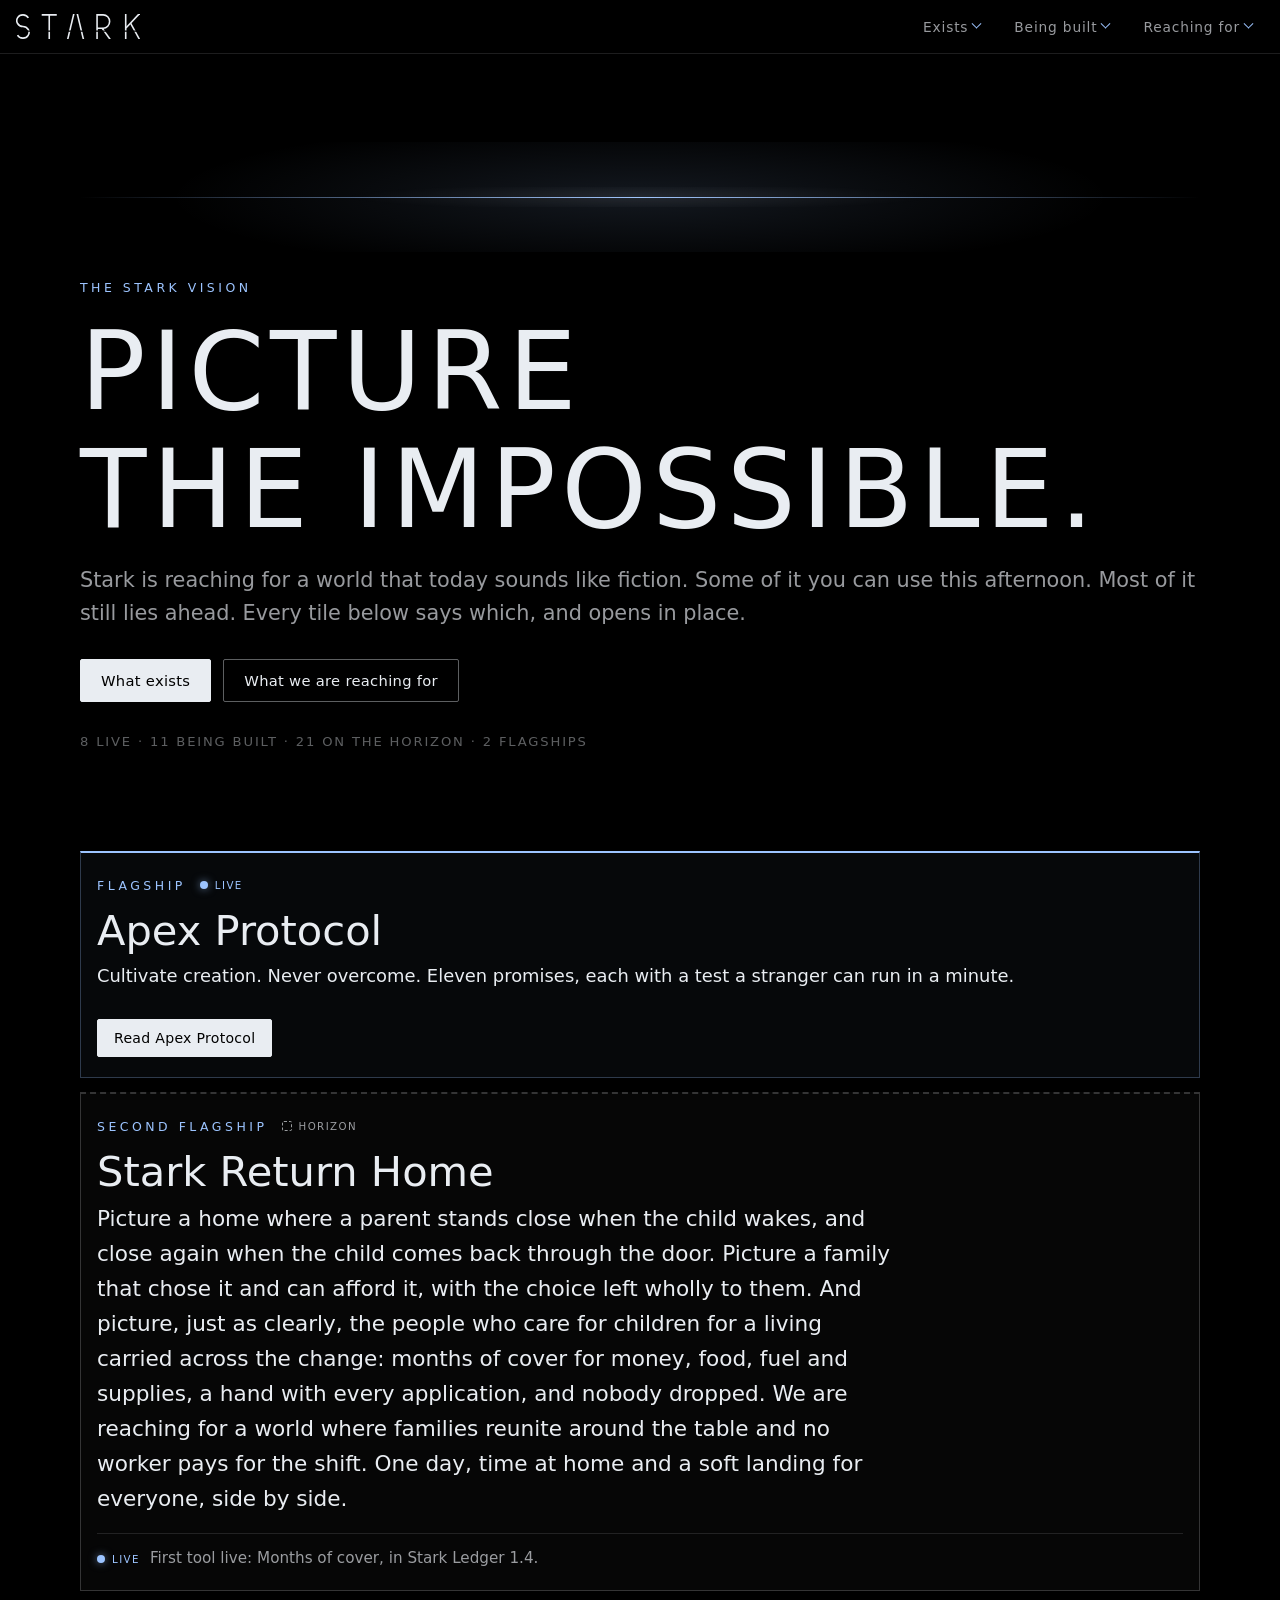
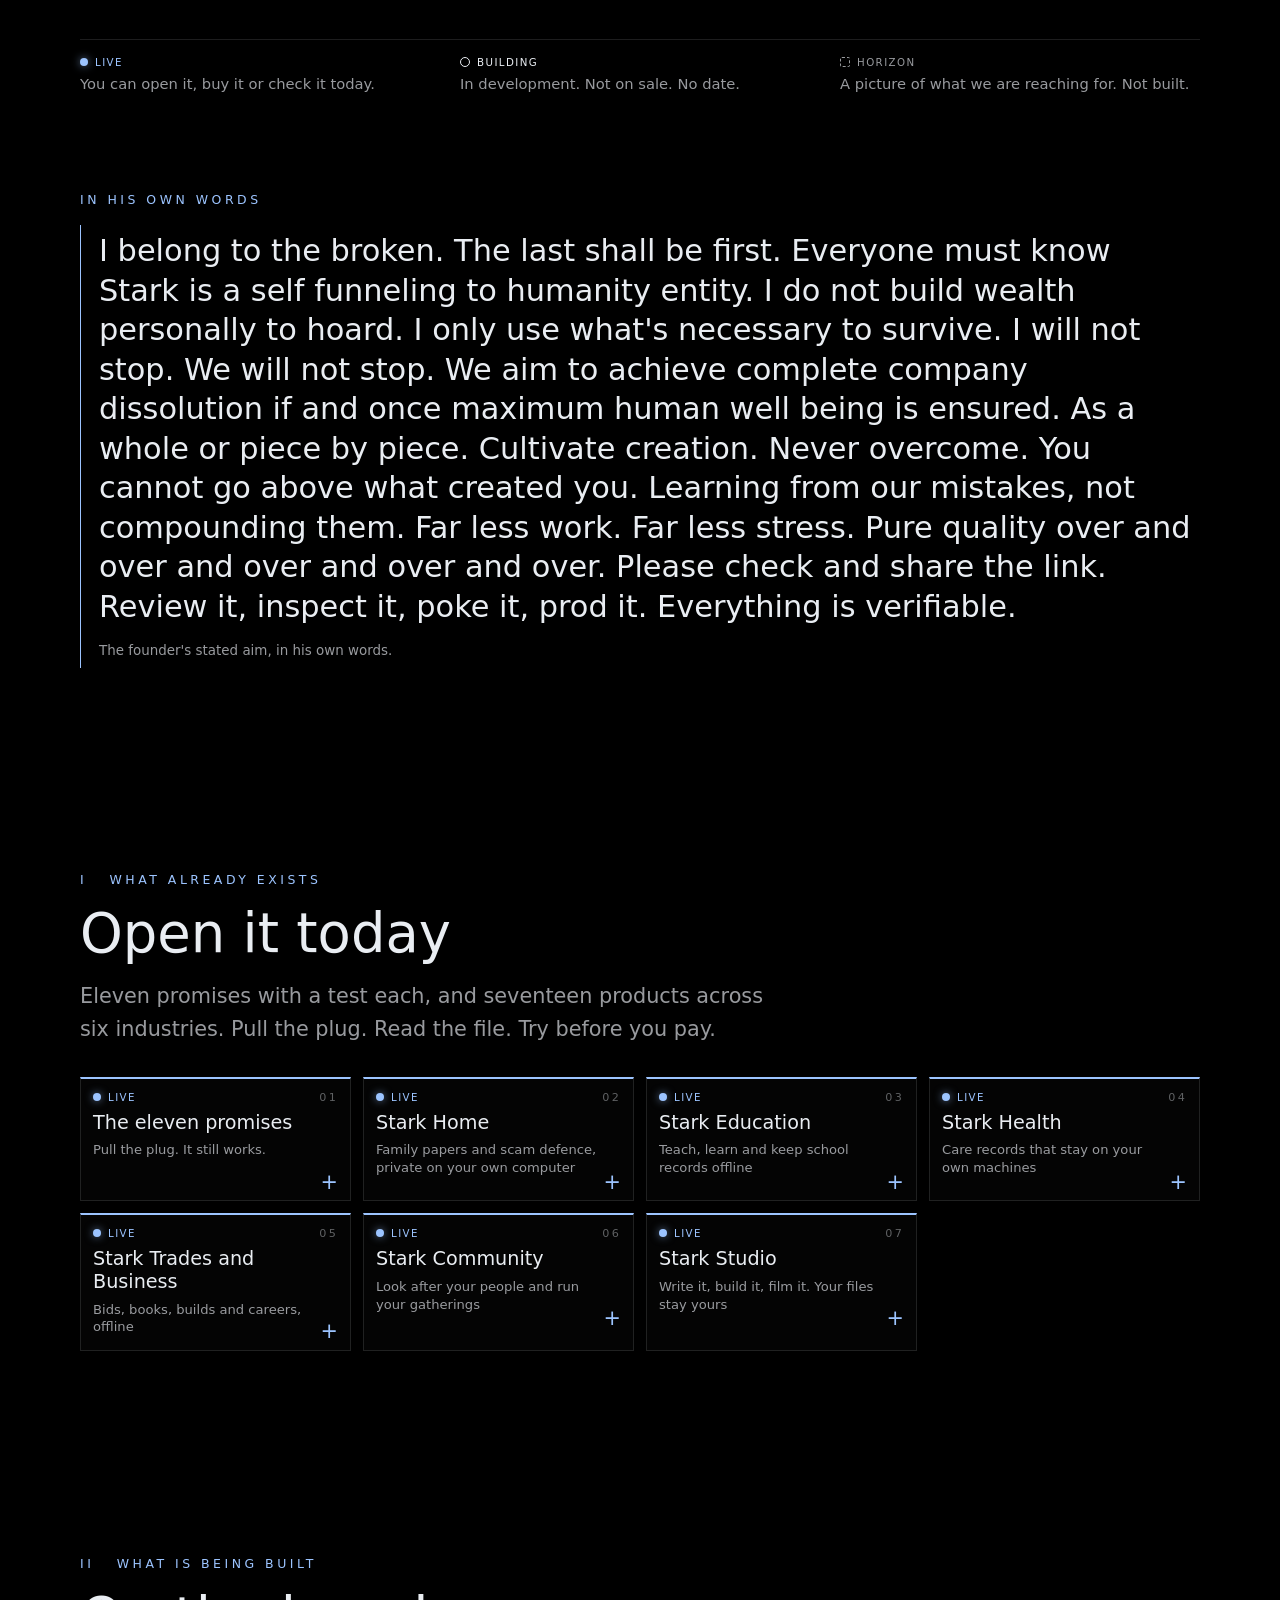
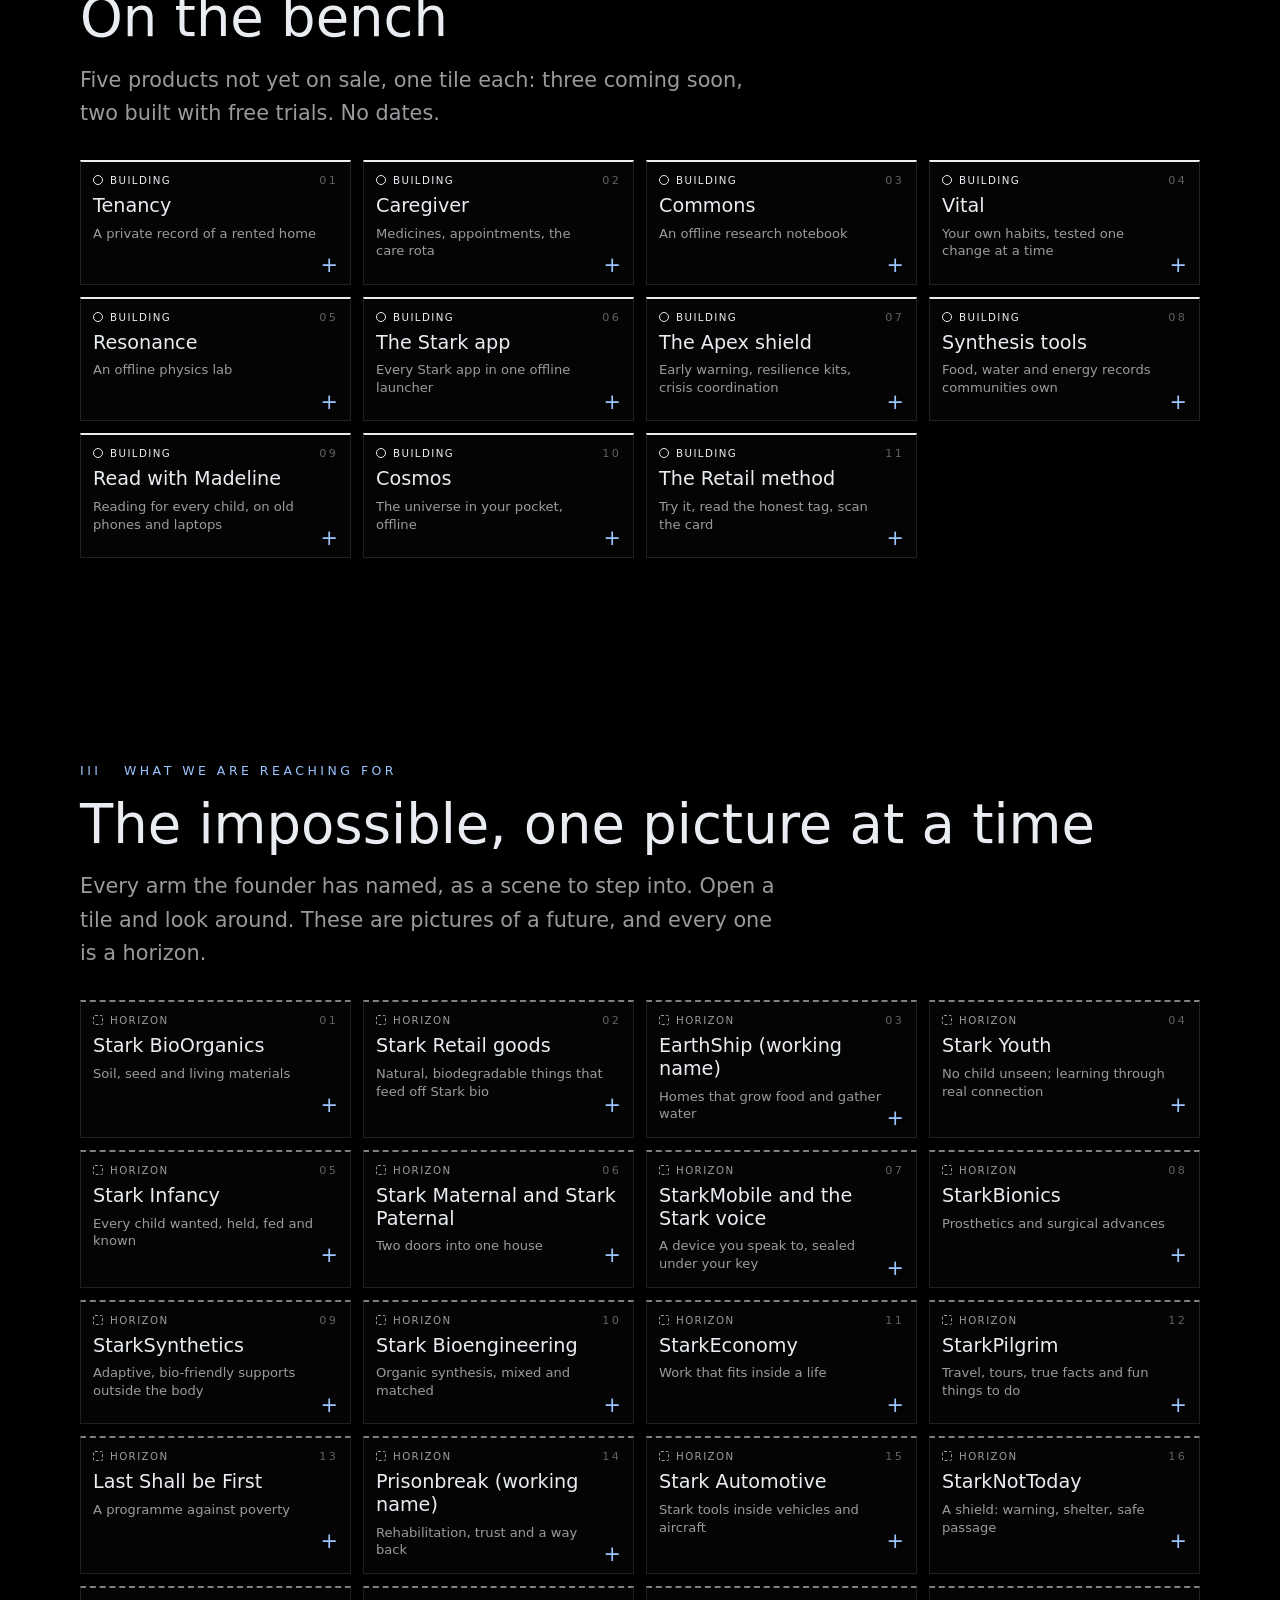
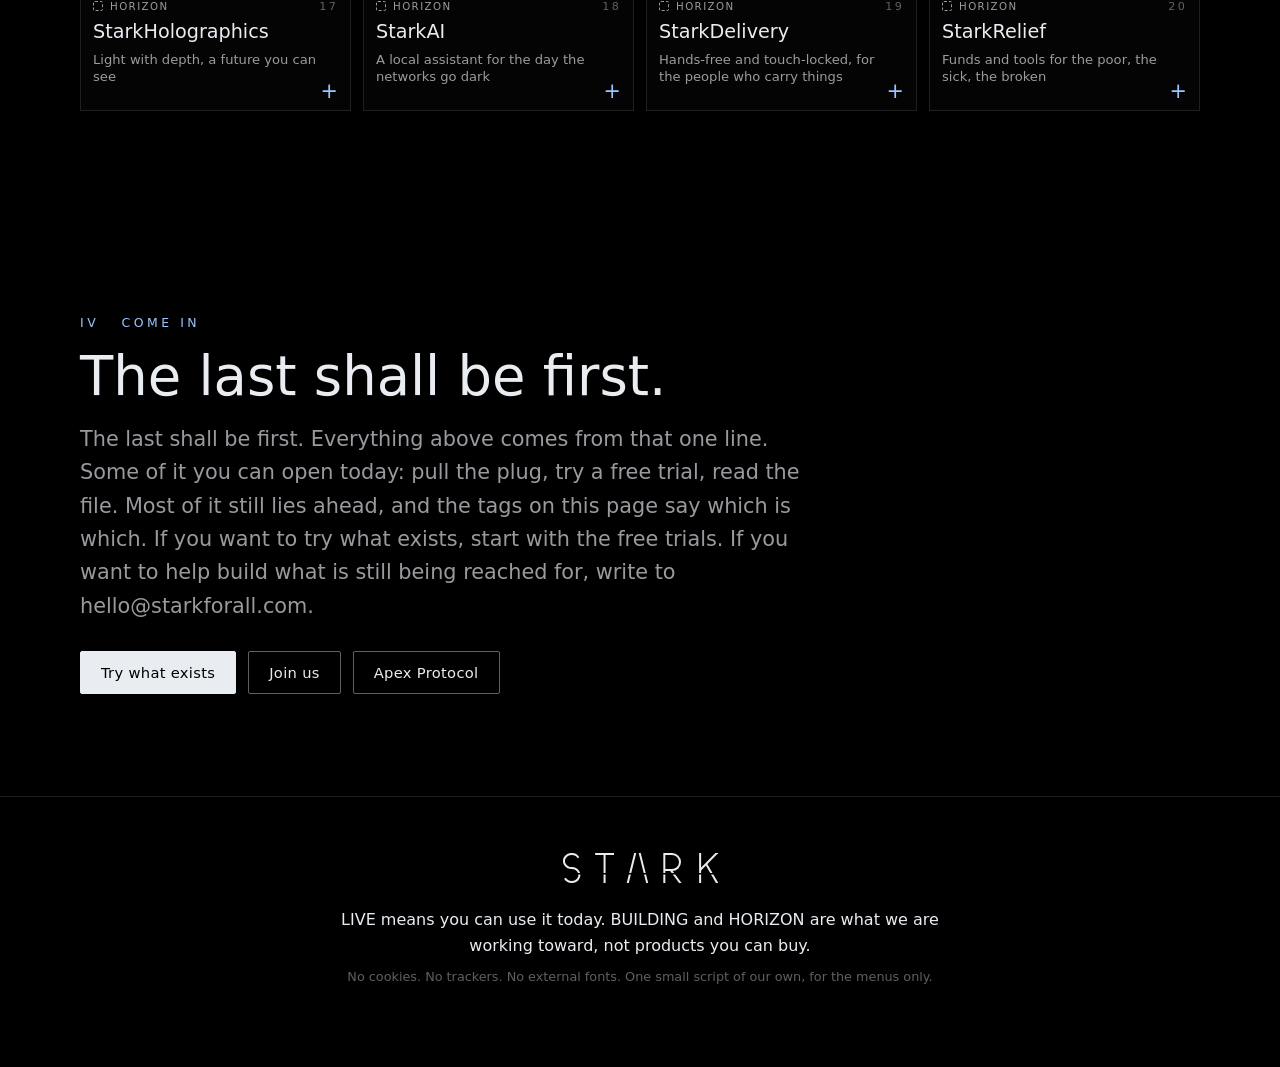
==== commit 26cf17d5: "17 on sale: Homeroom, Baseline, Fellowship live; Vital, Resonance trials; Return Home first tool liv" ====
--- a/index.html
+++ b/index.html
@@ -27,7 +27,7 @@
 <header class="top"><a class="wm" href="#top" aria-label="Stark, top of page"><img src="wordmark.svg" width="124" height="24" alt="Stark"></a>
 <nav class="menu" aria-label="Vision menu">
 <details class="dd" name="menu"><summary>Exists</summary><ul class="panel"><li><a href="#promises"><span class="d t-live" aria-hidden="true"></span>The eleven promises</a></li><li><a href="#home"><span class="d t-live" aria-hidden="true"></span>Stark Home</a></li><li><a href="#education"><span class="d t-live" aria-hidden="true"></span>Stark Education</a></li><li><a href="#health"><span class="d t-live" aria-hidden="true"></span>Stark Health</a></li><li><a href="#business"><span class="d t-live" aria-hidden="true"></span>Stark Trades and Business</a></li><li><a href="#community"><span class="d t-live" aria-hidden="true"></span>Stark Community</a></li><li><a href="#studio"><span class="d t-live" aria-hidden="true"></span>Stark Studio</a></li></ul></details>
-<details class="dd" name="menu"><summary>Being built</summary><ul class="panel"><li><a href="#tenancy"><span class="d t-dev" aria-hidden="true"></span>Tenancy</a></li><li><a href="#caregiver"><span class="d t-dev" aria-hidden="true"></span>Caregiver</a></li><li><a href="#homeroom"><span class="d t-dev" aria-hidden="true"></span>Homeroom</a></li><li><a href="#commons"><span class="d t-dev" aria-hidden="true"></span>Commons</a></li><li><a href="#baseline"><span class="d t-dev" aria-hidden="true"></span>Baseline</a></li><li><a href="#fellowship"><span class="d t-dev" aria-hidden="true"></span>Fellowship</a></li><li><a href="#vital"><span class="d t-dev" aria-hidden="true"></span>Vital</a></li><li><a href="#resonance"><span class="d t-dev" aria-hidden="true"></span>Resonance</a></li><li><a href="#launcher"><span class="d t-dev" aria-hidden="true"></span>The Stark app</a></li><li><a href="#shield"><span class="d t-dev" aria-hidden="true"></span>The Apex shield</a></li><li><a href="#synthesis"><span class="d t-dev" aria-hidden="true"></span>Synthesis tools</a></li><li><a href="#reading"><span class="d t-dev" aria-hidden="true"></span>Read with Madeline</a></li><li><a href="#cosmos"><span class="d t-dev" aria-hidden="true"></span>Cosmos</a></li><li><a href="#retailmethod"><span class="d t-dev" aria-hidden="true"></span>The Retail method</a></li></ul></details>
+<details class="dd" name="menu"><summary>Being built</summary><ul class="panel"><li><a href="#tenancy"><span class="d t-dev" aria-hidden="true"></span>Tenancy</a></li><li><a href="#caregiver"><span class="d t-dev" aria-hidden="true"></span>Caregiver</a></li><li><a href="#commons"><span class="d t-dev" aria-hidden="true"></span>Commons</a></li><li><a href="#vital"><span class="d t-dev" aria-hidden="true"></span>Vital</a></li><li><a href="#resonance"><span class="d t-dev" aria-hidden="true"></span>Resonance</a></li><li><a href="#launcher"><span class="d t-dev" aria-hidden="true"></span>The Stark app</a></li><li><a href="#shield"><span class="d t-dev" aria-hidden="true"></span>The Apex shield</a></li><li><a href="#synthesis"><span class="d t-dev" aria-hidden="true"></span>Synthesis tools</a></li><li><a href="#reading"><span class="d t-dev" aria-hidden="true"></span>Read with Madeline</a></li><li><a href="#cosmos"><span class="d t-dev" aria-hidden="true"></span>Cosmos</a></li><li><a href="#retailmethod"><span class="d t-dev" aria-hidden="true"></span>The Retail method</a></li></ul></details>
 <details class="dd" name="menu"><summary>Reaching for</summary><ul class="panel two"><li><a href="#biorganics"><span class="d t-hor" aria-hidden="true"></span>Stark BioOrganics</a></li><li><a href="#goods"><span class="d t-hor" aria-hidden="true"></span>Stark Retail goods</a></li><li><a href="#earthship"><span class="d t-hor" aria-hidden="true"></span>EarthShip</a></li><li><a href="#youth"><span class="d t-hor" aria-hidden="true"></span>Stark Youth</a></li><li><a href="#infancy"><span class="d t-hor" aria-hidden="true"></span>Stark Infancy</a></li><li><a href="#parents"><span class="d t-hor" aria-hidden="true"></span>Stark Maternal and Stark Paternal</a></li><li><a href="#mobile"><span class="d t-hor" aria-hidden="true"></span>StarkMobile and the Stark voice</a></li><li><a href="#bionics"><span class="d t-hor" aria-hidden="true"></span>StarkBionics</a></li><li><a href="#synthetics"><span class="d t-hor" aria-hidden="true"></span>StarkSynthetics</a></li><li><a href="#bioeng"><span class="d t-hor" aria-hidden="true"></span>Stark Bioengineering</a></li><li><a href="#economy"><span class="d t-hor" aria-hidden="true"></span>StarkEconomy</a></li><li><a href="#pilgrim"><span class="d t-hor" aria-hidden="true"></span>StarkPilgrim</a></li><li><a href="#lastfirst"><span class="d t-hor" aria-hidden="true"></span>Last Shall be First</a></li><li><a href="#prisonbreak"><span class="d t-hor" aria-hidden="true"></span>Prisonbreak</a></li><li><a href="#automotive"><span class="d t-hor" aria-hidden="true"></span>Stark Automotive</a></li><li><a href="#nottoday"><span class="d t-hor" aria-hidden="true"></span>StarkNotToday</a></li><li><a href="#holo"><span class="d t-hor" aria-hidden="true"></span>StarkHolographics</a></li><li><a href="#ai"><span class="d t-hor" aria-hidden="true"></span>StarkAI</a></li><li><a href="#delivery"><span class="d t-hor" aria-hidden="true"></span>StarkDelivery</a></li><li><a href="#relief"><span class="d t-hor" aria-hidden="true"></span>StarkRelief</a></li></ul></details>
 </nav></header>
 <main id="top">
@@ -37,12 +37,12 @@
 <h1 id="h1">Picture<br>the impossible.</h1>
 <p class="lead">Stark is reaching for a world that today sounds like fiction. Some of it you can use this afternoon. Most of it still lies ahead. Every tile below says which, and opens in place.</p>
 <p class="cta"><a class="btn" href="#exists">What exists</a><a class="btn ghost" href="#reaching">What we are reaching for</a></p>
-<p class="count">8 live &middot; 14 being built &middot; 21 on the horizon &middot; 2 flagships</p>
+<p class="count">8 live &middot; 11 being built &middot; 21 on the horizon &middot; 2 flagships</p>
 </section>
 
 <section class="flag" id="flagships" aria-labelledby="h-fl"><h2 class="vh" id="h-fl">Flagships</h2>
 <article class="fl fl-apex" id="apex-flagship"><p class="kick">Flagship</p><span class="tag t-live">Live</span><h3>Apex Protocol</h3><p class="scene">Cultivate creation. Never overcome. Eleven promises, each with a test a stranger can run in a minute.</p><p class="go"><a class="btn" href="https://starkforall.com/apex/">Read Apex Protocol</a></p></article>
-<article class="fl fl-rh" id="return-home"><p class="kick">Second flagship</p><span class="tag t-hor">Horizon</span><h3>Stark Return Home</h3><p class="scene big">Picture a home where a parent stands close when the child wakes, and close again when the child comes back through the door. Picture a family that chose it and can afford it, with the choice left wholly to them. And picture, just as clearly, the people who care for children for a living carried across the change: months of cover for money, food, fuel and supplies, a hand with every application, and nobody dropped. We are reaching for a world where families reunite around the table and no worker pays for the shift. One day, time at home and a soft landing for everyone, side by side.</p><p class="next"><span class="tag t-dev">Building</span> <span>First tool being built: a months-of-cover planner in Stark Ledger.</span></p></article>
+<article class="fl fl-rh" id="return-home"><p class="kick">Second flagship</p><span class="tag t-hor">Horizon</span><h3>Stark Return Home</h3><p class="scene big">Picture a home where a parent stands close when the child wakes, and close again when the child comes back through the door. Picture a family that chose it and can afford it, with the choice left wholly to them. And picture, just as clearly, the people who care for children for a living carried across the change: months of cover for money, food, fuel and supplies, a hand with every application, and nobody dropped. We are reaching for a world where families reunite around the table and no worker pays for the shift. One day, time at home and a soft landing for everyone, side by side.</p><p class="next"><span class="tag t-live">Live</span> <span>First tool live: Months of cover, in Stark Ledger 1.4.</span></p></article>
 </section>
 
 <section class="legend" aria-label="Legend"><h2 class="vh">Legend</h2>
@@ -59,13 +59,13 @@
 
 <section id="exists" aria-labelledby="h-ex"><p class="kick">I &nbsp; What already exists</p>
 <h2 id="h-ex">Open it today</h2>
-<p class="lead">Eleven promises with a test each, and fourteen products across six industries. Pull the plug. Read the file. Try before you pay.</p>
-<div class="tiles"><details class="tile k-live" id="promises" name="tile"><summary><span class="tn">01</span><span class="tag t-live">Live</span><h3>The eleven promises</h3><p class="tl">Pull the plug. It still works.</p></summary><div class="body"><p class="scene">Pull the plug and ten of our browser apps still work. We cannot read their data, because the apps hold no code that sends it, and they ask for no account. Forget the passphrase on Family Vault, Ledger or Warden and nobody can open it, not even us. Twelve products are paid once with no subscription, every one can be tried before it is bought, and the code of the browser apps can be read in plain files. Warden never calls a message safe, the home page loads no third-party script, and there are no invented reviews or user counts. Each promise has a test a stranger can run in a minute.</p><p class="go"><a class="btn" href="https://starkforall.com/apex/">Read the eleven promises and their tests</a></p></div></details><details class="tile k-live" id="home" name="tile"><summary><span class="tn">02</span><span class="tag t-live">Live</span><h3>Stark Home</h3><p class="tl">Family papers and scam defence, private on your own computer</p></summary><div class="body"><p class="scene">Picture the papers of a whole family in one sealed place that only you can open.</p><ul class="prods"><li class="prod"><div class="ph"><a href="https://starkforall.com/family-vault.html"><b>Family Vault</b></a> <span class="tag t-live">Live</span></div><span>Your family&#x27;s papers, sealed under a passphrase only you hold.</span></li><li class="prod"><div class="ph"><a href="https://starkforall.com/warden.html"><b>Warden</b></a> <span class="tag t-live">Live</span></div><span>Practise the scam and collector call before it comes, and learn your rights (US only, information not legal advice).</span></li></ul><p class="go"><a class="btn" href="https://starkforall.com/try/">Try free in your browser</a></p></div></details><details class="tile k-live" id="education" name="tile"><summary><span class="tn">03</span><span class="tag t-live">Live</span><h3>Stark Education</h3><p class="tl">Teach, learn and keep school records offline</p></summary><div class="body"><p class="scene">Picture a child with a patient tutor and a classroom with its paperwork done.</p><ul class="prods"><li class="prod"><div class="ph"><a href="https://starkforall.com/math.html"><b>Math</b></a> <span class="tag t-live">Live</span></div><span>A patient tutor, from Kid to Professor, one step at a time.</span></li><li class="prod"><div class="ph"><a href="https://starkforall.com/classroom-hub.html"><b>Classroom Hub</b></a> <span class="tag t-live">Live</span></div><span>Roster, planner, grade book and reports in one dashboard.</span></li><li class="prod"><div class="ph"><a href="https://starkforall.com/cinema.html"><b>IntraTheater</b></a> <span class="tag t-live">Live</span></div><span>A family theater, a movie studio and a world to explore.</span></li></ul><p class="go"><a class="btn" href="https://starkforall.com/try/">Try free in your browser</a></p></div></details><details class="tile k-live" id="health" name="tile"><summary><span class="tn">04</span><span class="tag t-live">Live</span><h3>Stark Health</h3><p class="tl">Care records that stay on your own machines</p></summary><div class="body"><p class="scene">Picture a small clinic whose records never leave its own walls.</p><ul class="prods"><li class="prod"><div class="ph"><a href="https://starkforall.com/covenant.html"><b>Covenant</b></a> <span class="tag t-live">Live</span></div><span>Clinic records kept on the clinic&#x27;s own machines. Not a certified EHR or medical device.</span></li></ul><p class="go"><a class="btn" href="https://starkforall.com/try/">Try free</a></p></div></details><details class="tile k-live" id="business" name="tile"><summary><span class="tn">05</span><span class="tag t-live">Live</span><h3>Stark Trades and Business</h3><p class="tl">Bids, books, builds and careers, offline</p></summary><div class="body"><p class="scene">Picture the tradesman&#x27;s midnight paperwork finished before midnight.</p><ul class="prods"><li class="prod"><div class="ph"><a href="https://starkforall.com/trades.html"><b>Trades</b></a> <span class="tag t-live">Live</span></div><span>Subs, bids and payments, with no subscription and no cloud.</span></li><li class="prod"><div class="ph"><a href="https://starkforall.com/ledger.html"><b>Ledger</b></a> <span class="tag t-live">Live</span></div><span>Books and invoices, offline and encrypted. Not tax advice.</span></li><li class="prod"><div class="ph"><a href="https://starkforall.com/career.html"><b>Career</b></a> <span class="tag t-live">Live</span></div><span>Tailor a resume and practise the interview. It never invents experience.</span></li><li class="prod"><div class="ph"><a href="https://starkforall.com/builder.html"><b>Builder</b></a> <span class="tag t-live">Live</span></div><span>Plan tiny homes and villages in 3D. Beam sizing stays with engineers, and it says so.</span></li></ul><p class="go"><a class="btn" href="https://starkforall.com/try/">Try free in your browser</a></p></div></details><details class="tile k-live" id="community" name="tile"><summary><span class="tn">06</span><span class="tag t-live">Live</span><h3>Stark Community</h3><p class="tl">Look after your people and run your gatherings</p></summary><div class="body"><p class="scene">Picture a volunteer-run gathering where the rota, the quiz and the night itself run smoothly.</p><ul class="prods"><li class="prod"><div class="ph"><a href="https://starkforall.com/event-kit.html"><b>Event Kit</b></a> <span class="tag t-live">Live</span></div><span>Quiz nights, trivia, game jams and tournaments, offline.</span></li></ul><p class="go"><a class="btn" href="https://starkforall.com/try/">Try free in your browser</a></p></div></details><details class="tile k-live" id="studio" name="tile"><summary><span class="tn">07</span><span class="tag t-live">Live</span><h3>Stark Studio</h3><p class="tl">Write it, build it, film it. Your files stay yours</p></summary><div class="body"><p class="scene">Picture a novel, a game and a film, each made at home with no account and no cloud.</p><ul class="prods"><li class="prod"><div class="ph"><a href="https://starkforall.com/quill.html"><b>Quill</b></a> <span class="tag t-live">Live</span></div><span>Write a novel offline. Your book stays plain text.</span></li><li class="prod"><div class="ph"><a href="https://starkforall.com/studios.html"><b>World Engine</b></a> <span class="tag t-live">Live</span></div><span>Build a game without coding and export it as one file.</span></li><li class="prod"><div class="ph"><a href="https://starkforall.com/studio-creator.html"><b>Studio Creator</b></a> <span class="tag t-live">Live</span></div><span>Record, edit and export video. No cloud, no AI.</span></li></ul><p class="go"><a class="btn" href="https://starkforall.com/studios.html">See the studio products</a></p></div></details></div></section>
+<p class="lead">Eleven promises with a test each, and seventeen products across six industries. Pull the plug. Read the file. Try before you pay.</p>
+<div class="tiles"><details class="tile k-live" id="promises" name="tile"><summary><span class="tn">01</span><span class="tag t-live">Live</span><h3>The eleven promises</h3><p class="tl">Pull the plug. It still works.</p></summary><div class="body"><p class="scene">Pull the plug and thirteen of our browser apps still work. We cannot read their data, because the apps hold no code that sends it, and twelve of them ask for no account. Forget the passphrase on Family Vault, Ledger, Warden, Baseline or Fellowship and nobody can open it, not even us. Fifteen products are paid once with no subscription, every one can be tried before it is bought, and the code of the browser apps can be read in plain files. Warden never calls a message safe, the home page loads no third-party script, and there are no invented reviews or user counts. Each promise has a test a stranger can run in a minute.</p><p class="go"><a class="btn" href="https://starkforall.com/apex/">Read the eleven promises and their tests</a></p></div></details><details class="tile k-live" id="home" name="tile"><summary><span class="tn">02</span><span class="tag t-live">Live</span><h3>Stark Home</h3><p class="tl">Family papers and scam defence, private on your own computer</p></summary><div class="body"><p class="scene">Picture the papers of a whole family in one sealed place that only you can open.</p><ul class="prods"><li class="prod"><div class="ph"><a href="https://starkforall.com/family-vault.html"><b>Family Vault</b></a> <span class="tag t-live">Live</span></div><span>Your family&#x27;s papers, sealed under a passphrase only you hold.</span></li><li class="prod"><div class="ph"><a href="https://starkforall.com/warden.html"><b>Warden</b></a> <span class="tag t-live">Live</span></div><span>Practise the scam and collector call before it comes, and learn your rights (US only, information not legal advice).</span></li></ul><p class="go"><a class="btn" href="https://starkforall.com/try/">Try free in your browser</a></p></div></details><details class="tile k-live" id="education" name="tile"><summary><span class="tn">03</span><span class="tag t-live">Live</span><h3>Stark Education</h3><p class="tl">Teach, learn and keep school records offline</p></summary><div class="body"><p class="scene">Picture a child with a patient tutor and a classroom with its paperwork done.</p><ul class="prods"><li class="prod"><div class="ph"><a href="https://starkforall.com/math.html"><b>Math</b></a> <span class="tag t-live">Live</span></div><span>A patient tutor, from Kid to Professor, one step at a time.</span></li><li class="prod"><div class="ph"><a href="https://starkforall.com/classroom-hub.html"><b>Classroom Hub</b></a> <span class="tag t-live">Live</span></div><span>Roster, planner, grade book and reports in one dashboard.</span></li><li class="prod"><div class="ph"><a href="https://starkforall.com/homeroom.html"><b>Homeroom</b></a> <span class="tag t-live">Live</span></div><span>Homeschool hours, courses, grades and transcripts, kept at home.</span></li><li class="prod"><div class="ph"><a href="https://starkforall.com/cinema.html"><b>IntraTheater</b></a> <span class="tag t-live">Live</span></div><span>A family theater, a movie studio and a world to explore.</span></li></ul><p class="go"><a class="btn" href="https://starkforall.com/try/">Try free in your browser</a></p></div></details><details class="tile k-live" id="health" name="tile"><summary><span class="tn">04</span><span class="tag t-live">Live</span><h3>Stark Health</h3><p class="tl">Care records that stay on your own machines</p></summary><div class="body"><p class="scene">Picture a small clinic whose records never leave its own walls.</p><ul class="prods"><li class="prod"><div class="ph"><a href="https://starkforall.com/covenant.html"><b>Covenant</b></a> <span class="tag t-live">Live</span></div><span>Clinic records kept on the clinic&#x27;s own machines. Not a certified EHR or medical device.</span></li></ul><p class="go"><a class="btn" href="https://starkforall.com/try/">Try free</a></p></div></details><details class="tile k-live" id="business" name="tile"><summary><span class="tn">05</span><span class="tag t-live">Live</span><h3>Stark Trades and Business</h3><p class="tl">Bids, books, builds and careers, offline</p></summary><div class="body"><p class="scene">Picture the tradesman&#x27;s midnight paperwork finished before midnight.</p><ul class="prods"><li class="prod"><div class="ph"><a href="https://starkforall.com/trades.html"><b>Trades</b></a> <span class="tag t-live">Live</span></div><span>Subs, bids and payments, with no subscription and no cloud.</span></li><li class="prod"><div class="ph"><a href="https://starkforall.com/ledger.html"><b>Ledger</b></a> <span class="tag t-live">Live</span></div><span>Books and invoices, offline and encrypted, with a Months of cover planner. Not tax advice.</span></li><li class="prod"><div class="ph"><a href="https://starkforall.com/career.html"><b>Career</b></a> <span class="tag t-live">Live</span></div><span>Tailor a resume and practise the interview. It never invents experience.</span></li><li class="prod"><div class="ph"><a href="https://starkforall.com/builder.html"><b>Builder</b></a> <span class="tag t-live">Live</span></div><span>Plan tiny homes and villages in 3D. Beam sizing stays with engineers, and it says so.</span></li><li class="prod"><div class="ph"><a href="https://starkforall.com/baseline.html"><b>Baseline</b></a> <span class="tag t-live">Live</span></div><span>Security readiness for small organisations: inventory, checklist, evidence, recovery runbook.</span></li></ul><p class="go"><a class="btn" href="https://starkforall.com/try/">Try free in your browser</a></p></div></details><details class="tile k-live" id="community" name="tile"><summary><span class="tn">06</span><span class="tag t-live">Live</span><h3>Stark Community</h3><p class="tl">Look after your people and run your gatherings</p></summary><div class="body"><p class="scene">Picture a volunteer-run gathering where the rota, the quiz and the night itself run smoothly.</p><ul class="prods"><li class="prod"><div class="ph"><a href="https://starkforall.com/event-kit.html"><b>Event Kit</b></a> <span class="tag t-live">Live</span></div><span>Quiz nights, trivia, game jams and tournaments, offline.</span></li><li class="prod"><div class="ph"><a href="https://starkforall.com/fellowship.html"><b>Fellowship</b></a> <span class="tag t-live">Live</span></div><span>Rotas, check-in, giving and care for any community, locked under each person&#x27;s passphrase.</span></li></ul><p class="go"><a class="btn" href="https://starkforall.com/try/">Try free in your browser</a></p></div></details><details class="tile k-live" id="studio" name="tile"><summary><span class="tn">07</span><span class="tag t-live">Live</span><h3>Stark Studio</h3><p class="tl">Write it, build it, film it. Your files stay yours</p></summary><div class="body"><p class="scene">Picture a novel, a game and a film, each made at home with no account and no cloud.</p><ul class="prods"><li class="prod"><div class="ph"><a href="https://starkforall.com/quill.html"><b>Quill</b></a> <span class="tag t-live">Live</span></div><span>Write a novel offline. Your book stays plain text.</span></li><li class="prod"><div class="ph"><a href="https://starkforall.com/studios.html"><b>World Engine</b></a> <span class="tag t-live">Live</span></div><span>Build a game without coding and export it as one file.</span></li><li class="prod"><div class="ph"><a href="https://starkforall.com/studio-creator.html"><b>Studio Creator</b></a> <span class="tag t-live">Live</span></div><span>Record, edit and export video. No cloud, no AI.</span></li></ul><p class="go"><a class="btn" href="https://starkforall.com/studios.html">See the studio products</a></p></div></details></div></section>
 
 <section id="building" aria-labelledby="h-bu"><p class="kick">II &nbsp; What is being built</p>
 <h2 id="h-bu">On the bench</h2>
-<p class="lead">Every product in development, one tile each. Not on sale, no dates.</p>
-<div class="tiles"><details class="tile k-build" id="tenancy" name="tile"><summary><span class="tn">01</span><span class="tag t-dev">Building</span><h3>Tenancy</h3><p class="tl">A private record of a rented home</p></summary><div class="body"><p class="scene">In development: a dated, private record of a tenancy, kept on the renter&#x27;s own device.</p></div></details><details class="tile k-build" id="caregiver" name="tile"><summary><span class="tn">02</span><span class="tag t-dev">Building</span><h3>Caregiver</h3><p class="tl">Medicines, appointments, the care rota</p></summary><div class="body"><p class="scene">In development: one calm place for the medicines, the dose log, the appointments and the care rota of someone you look after. Information only.</p></div></details><details class="tile k-build" id="homeroom" name="tile"><summary><span class="tn">03</span><span class="tag t-dev">Building</span><h3>Homeroom</h3><p class="tl">Homeschool hours, grades, transcripts</p></summary><div class="body"><p class="scene">In development: a homeschool family&#x27;s hours, grades and transcripts, kept at home.</p></div></details><details class="tile k-build" id="commons" name="tile"><summary><span class="tn">04</span><span class="tag t-dev">Building</span><h3>Commons</h3><p class="tl">An offline research notebook</p></summary><div class="body"><p class="scene">In development: a notebook for open research, with quality gates and a scrubber for personal data.</p></div></details><details class="tile k-build" id="baseline" name="tile"><summary><span class="tn">05</span><span class="tag t-dev">Building</span><h3>Baseline</h3><p class="tl">Security readiness for small organisations</p></summary><div class="body"><p class="scene">In development: a readiness kit for a small organisation with no security team.</p></div></details><details class="tile k-build" id="fellowship" name="tile"><summary><span class="tn">06</span><span class="tag t-dev">Building</span><h3>Fellowship</h3><p class="tl">Rotas, check-in, giving and care for any community</p></summary><div class="body"><p class="scene">In development: rotas, check-in, giving and care visits for a congregation or any community that looks after its own.</p></div></details><details class="tile k-build" id="vital" name="tile"><summary><span class="tn">07</span><span class="tag t-dev">Building</span><h3>Vital</h3><p class="tl">Your own habits, tested one change at a time</p></summary><div class="body"><p class="scene">In development: a private coach for body and mind that studies your own notes on your own device, runs small personal experiments, and shows what changed. Information only, never a diagnosis.</p></div></details><details class="tile k-build" id="resonance" name="tile"><summary><span class="tn">08</span><span class="tag t-dev">Building</span><h3>Resonance</h3><p class="tl">An offline physics lab</p></summary><div class="body"><p class="scene">In development: an offline lab for the rotating field, the induction motor and resonance, built to say plainly that it makes no electricity.</p></div></details><details class="tile k-build" id="launcher" name="tile"><summary><span class="tn">09</span><span class="tag t-dev">Building</span><h3>The Stark app</h3><p class="tl">Every Stark app in one offline launcher</p></summary><div class="body"><p class="scene">In development: six editions, Complete, Business, Clinics, Families, Personal and Schools, one launcher each, all offline.</p></div></details><details class="tile k-build" id="shield" name="tile"><summary><span class="tn">10</span><span class="tag t-dev">Building</span><h3>The Apex shield</h3><p class="tl">Early warning, resilience kits, crisis coordination</p></summary><div class="body"><p class="scene">In development: community alerts for floods, fires, storms, heat and outbreaks, planned to travel by radio or mesh when the network falls silent; resilience kits; crisis coordination for relief teams. Warden, the first piece of digital protection, stands live today.</p></div></details><details class="tile k-build" id="synthesis" name="tile"><summary><span class="tn">11</span><span class="tag t-dev">Building</span><h3>Synthesis tools</h3><p class="tl">Food, water and energy records communities own</p></summary><div class="body"><p class="scene">In development: Synthesis Farm, Water, Energy and Village, records and planning tools for food, water and power that a community can own and repair, with pantry records for food banks.</p></div></details><details class="tile k-build" id="reading" name="tile"><summary><span class="tn">12</span><span class="tag t-dev">Building</span><h3>Read with Madeline</h3><p class="tl">Reading for every child, on old phones and laptops</p></summary><div class="body"><p class="scene">In development: reading help and learning kits for every child, planned for the old phones and laptops people already have.</p></div></details><details class="tile k-build" id="cosmos" name="tile"><summary><span class="tn">13</span><span class="tag t-dev">Building</span><h3>Cosmos</h3><p class="tl">The universe in your pocket, offline</p></summary><div class="body"><p class="scene">In development: a map of the universe and tonight&#x27;s sky, offline.</p></div></details><details class="tile k-build" id="retailmethod" name="tile"><summary><span class="tn">14</span><span class="tag t-dev">Building</span><h3>The Retail method</h3><p class="tl">Try it, read the honest tag, scan the card</p></summary><div class="body"><p class="scene">In development: a way of shopping with the doubt taken out. Try the thing on your own phone, read a tag that says what it cannot do, scan a card for the rest. It rests on the sixteen free browser trials that already exist.</p></div></details></div></section>
+<p class="lead">Five products not yet on sale, one tile each: three coming soon, two built with free trials. No dates.</p>
+<div class="tiles"><details class="tile k-build" id="tenancy" name="tile"><summary><span class="tn">01</span><span class="tag t-dev">Building</span><h3>Tenancy</h3><p class="tl">A private record of a rented home</p></summary><div class="body"><p class="scene">Coming soon: a dated, private record of a tenancy, kept on the renter&#x27;s own device.</p></div></details><details class="tile k-build" id="caregiver" name="tile"><summary><span class="tn">02</span><span class="tag t-dev">Building</span><h3>Caregiver</h3><p class="tl">Medicines, appointments, the care rota</p></summary><div class="body"><p class="scene">Coming soon: one calm place for the medicines, the dose log, the appointments and the care rota of someone you look after. Information only.</p></div></details><details class="tile k-build" id="commons" name="tile"><summary><span class="tn">03</span><span class="tag t-dev">Building</span><h3>Commons</h3><p class="tl">An offline research notebook</p></summary><div class="body"><p class="scene">Coming soon: a notebook for open research, with quality gates and a scrubber for personal data.</p></div></details><details class="tile k-build" id="vital" name="tile"><summary><span class="tn">04</span><span class="tag t-dev">Building</span><h3>Vital</h3><p class="tl">Your own habits, tested one change at a time</p></summary><div class="body"><p class="scene">Built, with a free trial open now and not yet in the store: a private coach for body and mind that studies your own notes on your own device, runs small personal experiments, and shows what changed. Information only, never a diagnosis.</p><p class="go"><a class="btn" href="https://starkforall.com/try/vital/">Try Vital free</a></p></div></details><details class="tile k-build" id="resonance" name="tile"><summary><span class="tn">05</span><span class="tag t-dev">Building</span><h3>Resonance</h3><p class="tl">An offline physics lab</p></summary><div class="body"><p class="scene">Built, with a free trial open now and not yet in the store: an offline lab for the rotating field, the induction motor and resonance, built to say plainly that it makes no electricity.</p><p class="go"><a class="btn" href="https://starkforall.com/try/resonance/">Try Resonance free</a></p></div></details><details class="tile k-build" id="launcher" name="tile"><summary><span class="tn">06</span><span class="tag t-dev">Building</span><h3>The Stark app</h3><p class="tl">Every Stark app in one offline launcher</p></summary><div class="body"><p class="scene">In development: six editions, Complete, Business, Clinics, Families, Personal and Schools, one launcher each, all offline.</p></div></details><details class="tile k-build" id="shield" name="tile"><summary><span class="tn">07</span><span class="tag t-dev">Building</span><h3>The Apex shield</h3><p class="tl">Early warning, resilience kits, crisis coordination</p></summary><div class="body"><p class="scene">In development: community alerts for floods, fires, storms, heat and outbreaks, planned to travel by radio or mesh when the network falls silent; resilience kits; crisis coordination for relief teams. Warden, the first piece of digital protection, stands live today.</p></div></details><details class="tile k-build" id="synthesis" name="tile"><summary><span class="tn">08</span><span class="tag t-dev">Building</span><h3>Synthesis tools</h3><p class="tl">Food, water and energy records communities own</p></summary><div class="body"><p class="scene">In development: Synthesis Farm, Water, Energy and Village, records and planning tools for food, water and power that a community can own and repair, with pantry records for food banks.</p></div></details><details class="tile k-build" id="reading" name="tile"><summary><span class="tn">09</span><span class="tag t-dev">Building</span><h3>Read with Madeline</h3><p class="tl">Reading for every child, on old phones and laptops</p></summary><div class="body"><p class="scene">In development: reading help and learning kits for every child, planned for the old phones and laptops people already have.</p></div></details><details class="tile k-build" id="cosmos" name="tile"><summary><span class="tn">10</span><span class="tag t-dev">Building</span><h3>Cosmos</h3><p class="tl">The universe in your pocket, offline</p></summary><div class="body"><p class="scene">In development: a map of the universe and tonight&#x27;s sky, offline.</p></div></details><details class="tile k-build" id="retailmethod" name="tile"><summary><span class="tn">11</span><span class="tag t-dev">Building</span><h3>The Retail method</h3><p class="tl">Try it, read the honest tag, scan the card</p></summary><div class="body"><p class="scene">In development: a way of shopping with the doubt taken out. Try the thing on your own phone, read a tag that says what it cannot do, scan a card for the rest. It rests on the sixteen free browser trials that already exist.</p></div></details></div></section>
 
 <section id="reaching" aria-labelledby="h-re"><p class="kick">III &nbsp; What we are reaching for</p>
 <h2 id="h-re">The impossible, one picture at a time</h2>
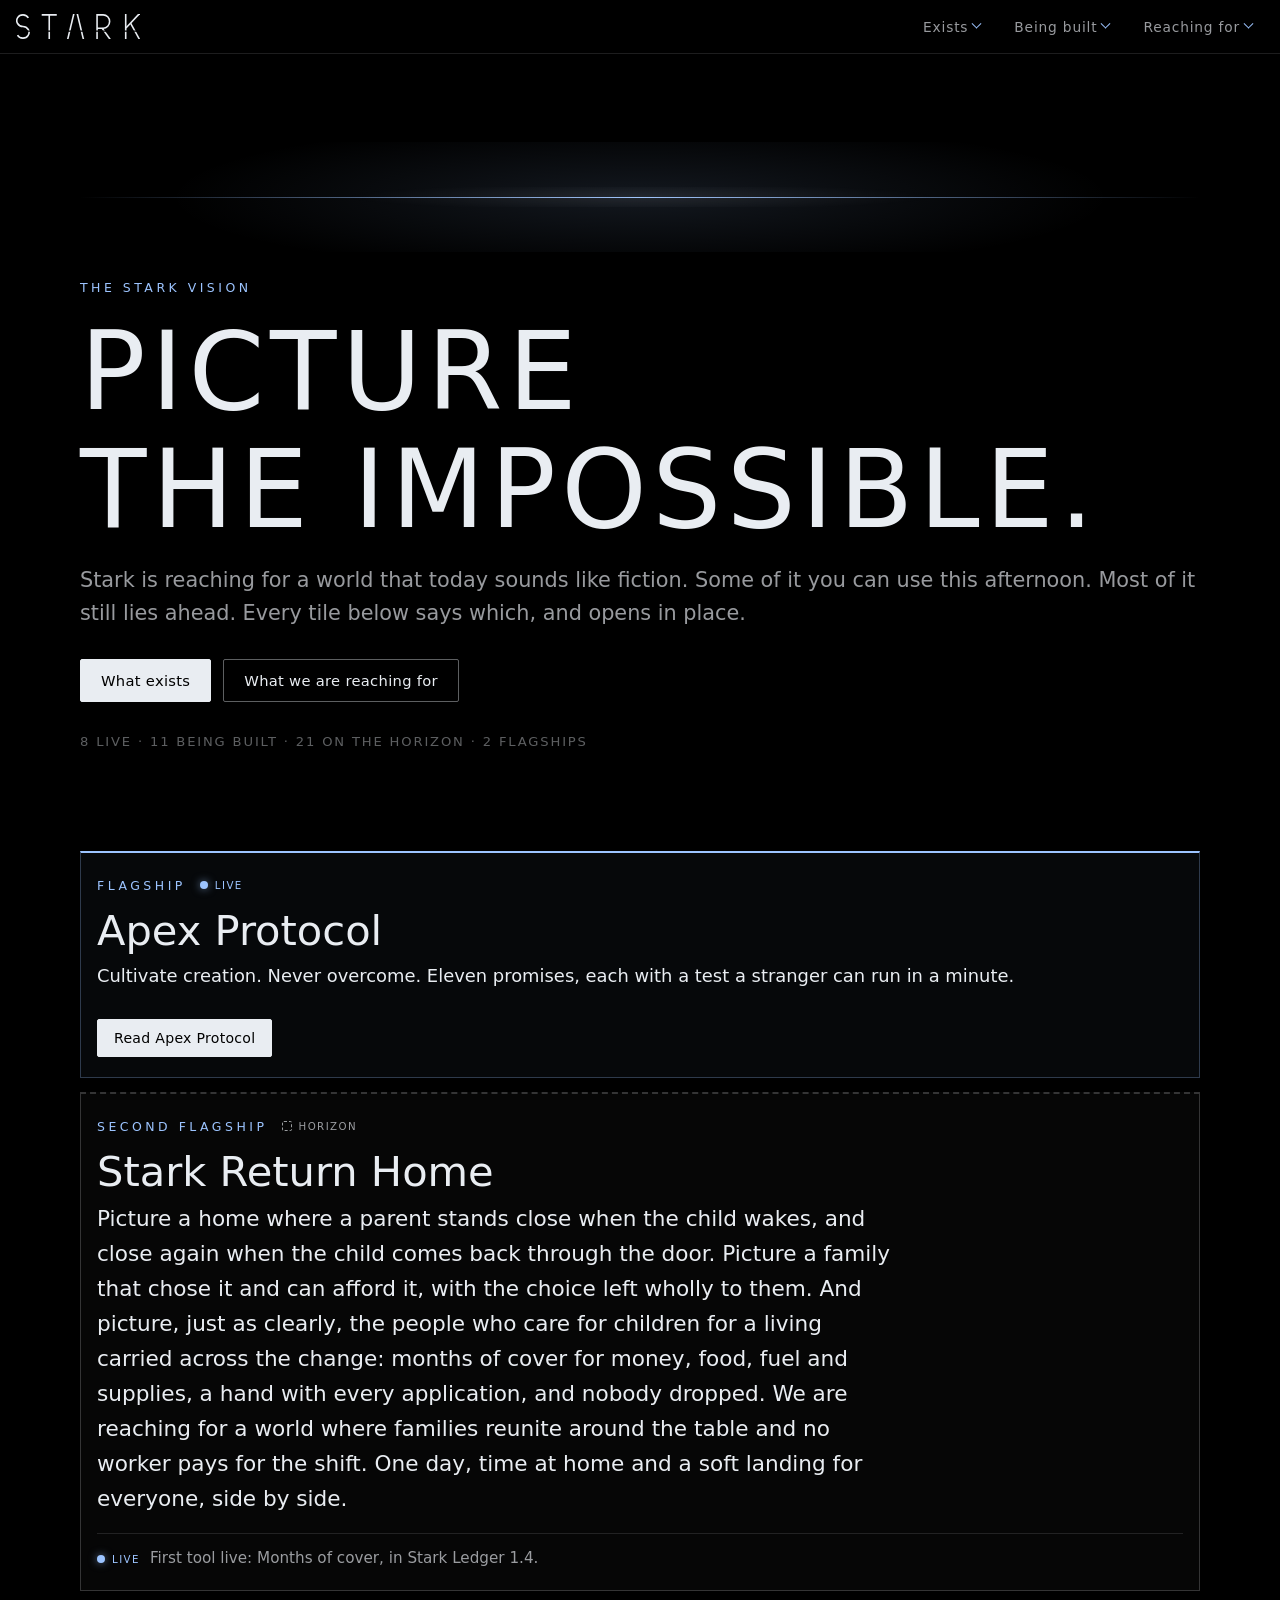
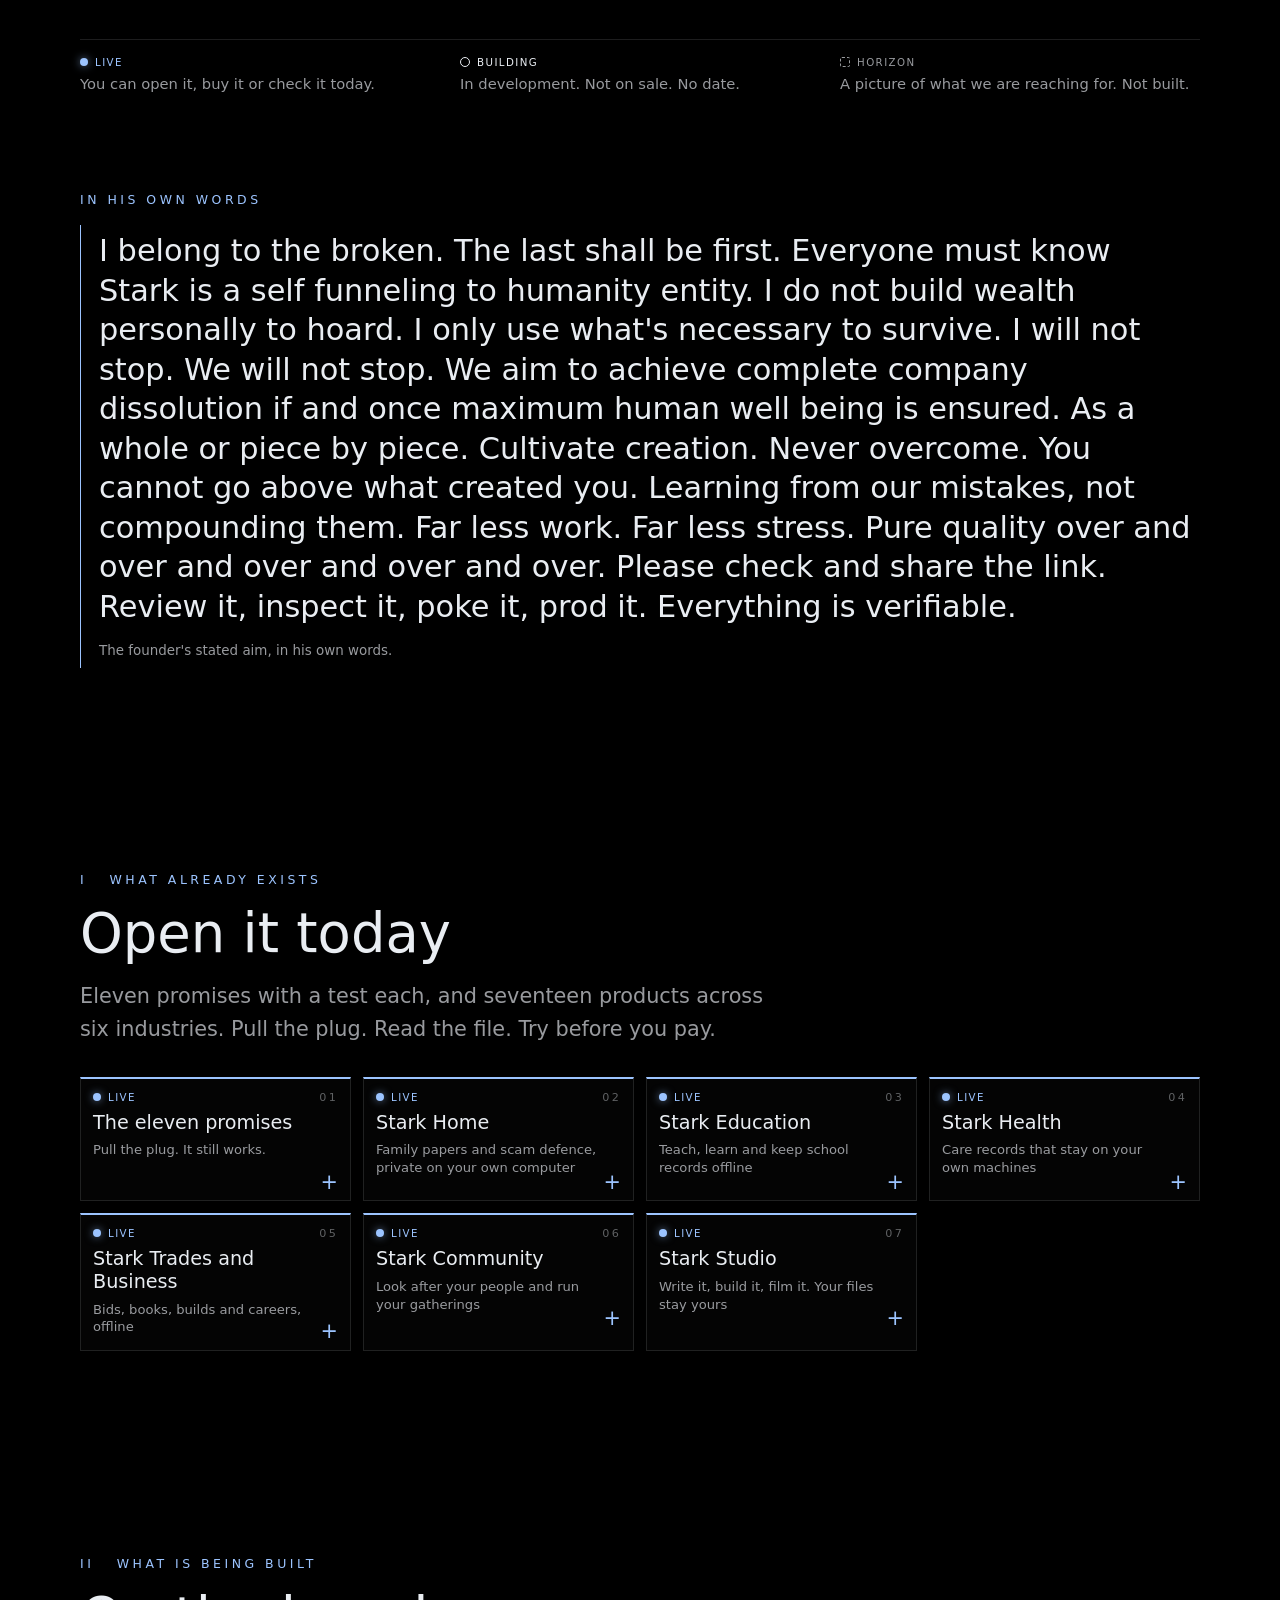
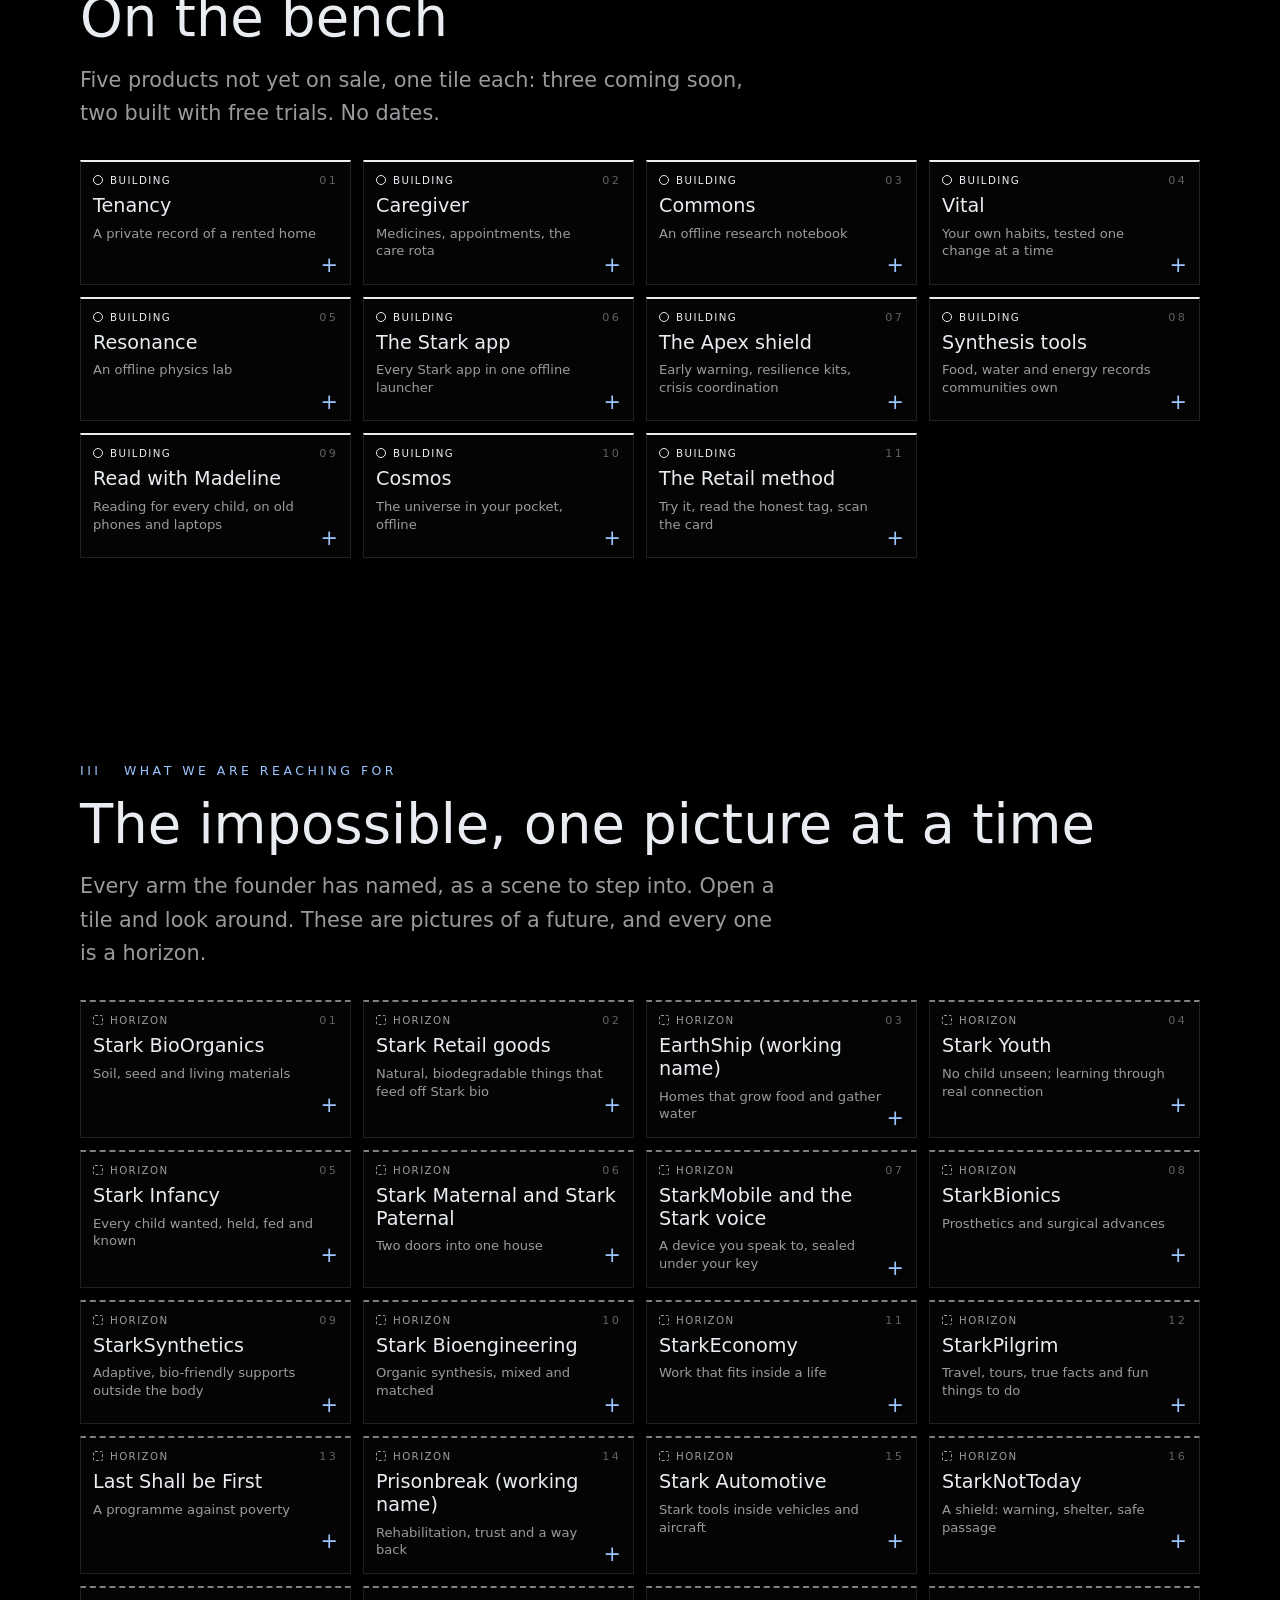
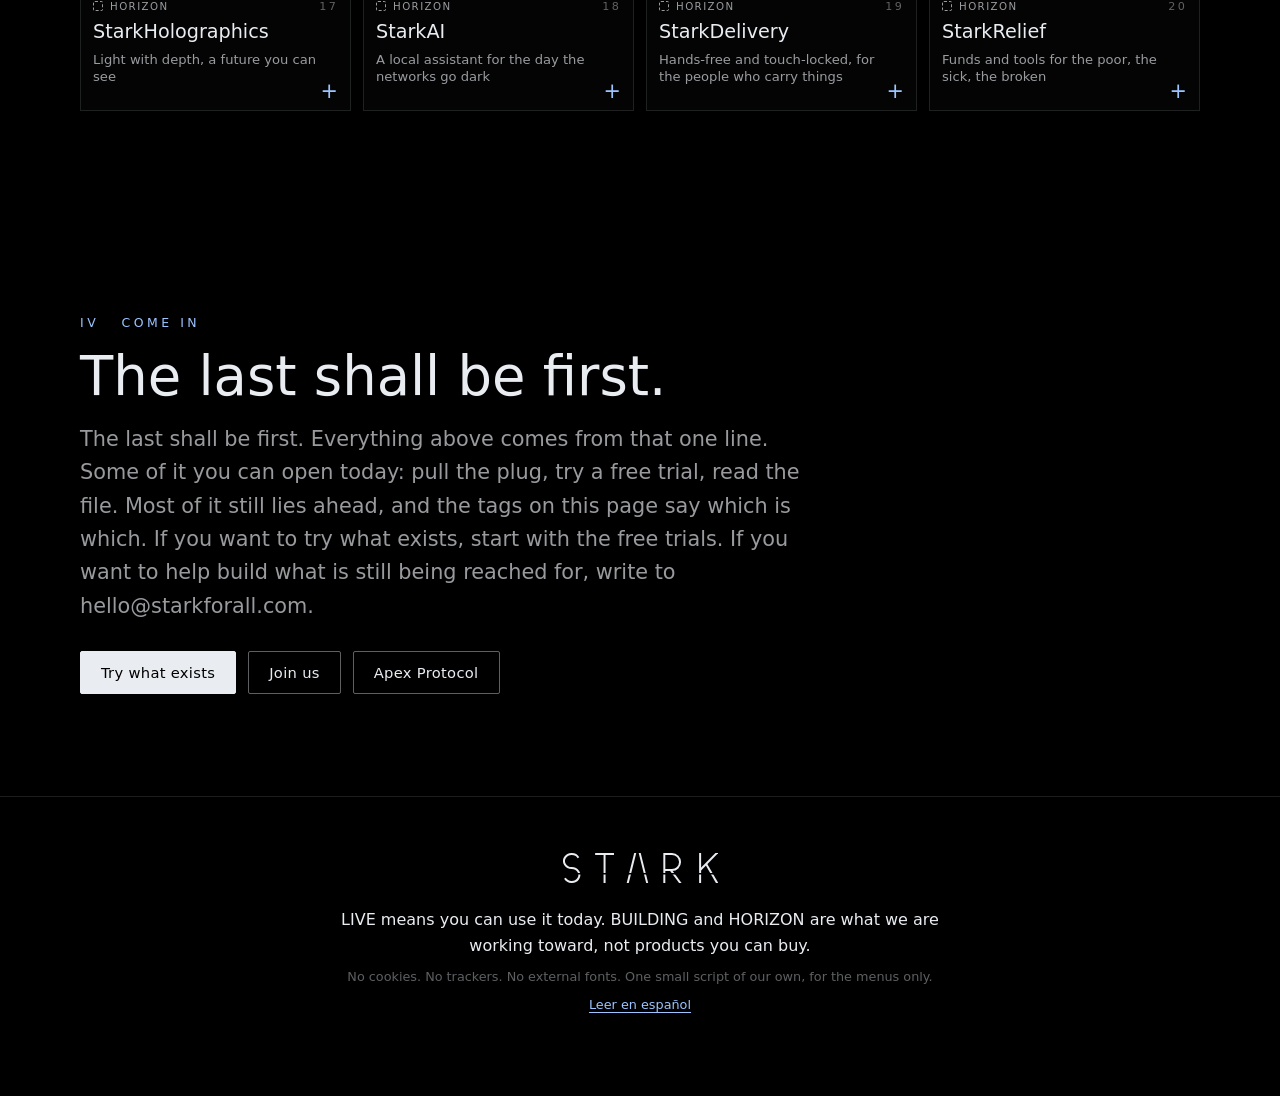
==== commit 2b255919: "Spanish vision page /vision/es/, language link, hreflang, 18 trials" ====
--- a/index.html
+++ b/index.html
@@ -9,8 +9,12 @@
 <title>The Stark Vision | Stark</title>
 <meta name="description" content="Stark&#x27;s whole vision on one page: what already exists, what is being built, and the future it is reaching for. Every tile is tagged LIVE, BUILDING or HORIZON.">
 <link rel="canonical" href="https://starkforall.com/vision/">
+<link rel="alternate" hreflang="en" href="https://starkforall.com/vision/">
+<link rel="alternate" hreflang="es" href="https://starkforall.com/vision/es/">
+<link rel="alternate" hreflang="x-default" href="https://starkforall.com/vision/">
 <meta property="og:type" content="website">
 <meta property="og:site_name" content="Stark">
+<meta property="og:locale" content="en">
 <meta property="og:title" content="The Stark Vision. Picture the impossible.">
 <meta property="og:description" content="Stark&#x27;s whole vision on one page: what already exists, what is being built, and the future it is reaching for. Every tile is tagged LIVE, BUILDING or HORIZON.">
 <meta property="og:url" content="https://starkforall.com/vision/">
@@ -65,7 +69,7 @@
 <section id="building" aria-labelledby="h-bu"><p class="kick">II &nbsp; What is being built</p>
 <h2 id="h-bu">On the bench</h2>
 <p class="lead">Five products not yet on sale, one tile each: three coming soon, two built with free trials. No dates.</p>
-<div class="tiles"><details class="tile k-build" id="tenancy" name="tile"><summary><span class="tn">01</span><span class="tag t-dev">Building</span><h3>Tenancy</h3><p class="tl">A private record of a rented home</p></summary><div class="body"><p class="scene">Coming soon: a dated, private record of a tenancy, kept on the renter&#x27;s own device.</p></div></details><details class="tile k-build" id="caregiver" name="tile"><summary><span class="tn">02</span><span class="tag t-dev">Building</span><h3>Caregiver</h3><p class="tl">Medicines, appointments, the care rota</p></summary><div class="body"><p class="scene">Coming soon: one calm place for the medicines, the dose log, the appointments and the care rota of someone you look after. Information only.</p></div></details><details class="tile k-build" id="commons" name="tile"><summary><span class="tn">03</span><span class="tag t-dev">Building</span><h3>Commons</h3><p class="tl">An offline research notebook</p></summary><div class="body"><p class="scene">Coming soon: a notebook for open research, with quality gates and a scrubber for personal data.</p></div></details><details class="tile k-build" id="vital" name="tile"><summary><span class="tn">04</span><span class="tag t-dev">Building</span><h3>Vital</h3><p class="tl">Your own habits, tested one change at a time</p></summary><div class="body"><p class="scene">Built, with a free trial open now and not yet in the store: a private coach for body and mind that studies your own notes on your own device, runs small personal experiments, and shows what changed. Information only, never a diagnosis.</p><p class="go"><a class="btn" href="https://starkforall.com/try/vital/">Try Vital free</a></p></div></details><details class="tile k-build" id="resonance" name="tile"><summary><span class="tn">05</span><span class="tag t-dev">Building</span><h3>Resonance</h3><p class="tl">An offline physics lab</p></summary><div class="body"><p class="scene">Built, with a free trial open now and not yet in the store: an offline lab for the rotating field, the induction motor and resonance, built to say plainly that it makes no electricity.</p><p class="go"><a class="btn" href="https://starkforall.com/try/resonance/">Try Resonance free</a></p></div></details><details class="tile k-build" id="launcher" name="tile"><summary><span class="tn">06</span><span class="tag t-dev">Building</span><h3>The Stark app</h3><p class="tl">Every Stark app in one offline launcher</p></summary><div class="body"><p class="scene">In development: six editions, Complete, Business, Clinics, Families, Personal and Schools, one launcher each, all offline.</p></div></details><details class="tile k-build" id="shield" name="tile"><summary><span class="tn">07</span><span class="tag t-dev">Building</span><h3>The Apex shield</h3><p class="tl">Early warning, resilience kits, crisis coordination</p></summary><div class="body"><p class="scene">In development: community alerts for floods, fires, storms, heat and outbreaks, planned to travel by radio or mesh when the network falls silent; resilience kits; crisis coordination for relief teams. Warden, the first piece of digital protection, stands live today.</p></div></details><details class="tile k-build" id="synthesis" name="tile"><summary><span class="tn">08</span><span class="tag t-dev">Building</span><h3>Synthesis tools</h3><p class="tl">Food, water and energy records communities own</p></summary><div class="body"><p class="scene">In development: Synthesis Farm, Water, Energy and Village, records and planning tools for food, water and power that a community can own and repair, with pantry records for food banks.</p></div></details><details class="tile k-build" id="reading" name="tile"><summary><span class="tn">09</span><span class="tag t-dev">Building</span><h3>Read with Madeline</h3><p class="tl">Reading for every child, on old phones and laptops</p></summary><div class="body"><p class="scene">In development: reading help and learning kits for every child, planned for the old phones and laptops people already have.</p></div></details><details class="tile k-build" id="cosmos" name="tile"><summary><span class="tn">10</span><span class="tag t-dev">Building</span><h3>Cosmos</h3><p class="tl">The universe in your pocket, offline</p></summary><div class="body"><p class="scene">In development: a map of the universe and tonight&#x27;s sky, offline.</p></div></details><details class="tile k-build" id="retailmethod" name="tile"><summary><span class="tn">11</span><span class="tag t-dev">Building</span><h3>The Retail method</h3><p class="tl">Try it, read the honest tag, scan the card</p></summary><div class="body"><p class="scene">In development: a way of shopping with the doubt taken out. Try the thing on your own phone, read a tag that says what it cannot do, scan a card for the rest. It rests on the sixteen free browser trials that already exist.</p></div></details></div></section>
+<div class="tiles"><details class="tile k-build" id="tenancy" name="tile"><summary><span class="tn">01</span><span class="tag t-dev">Building</span><h3>Tenancy</h3><p class="tl">A private record of a rented home</p></summary><div class="body"><p class="scene">Coming soon: a dated, private record of a tenancy, kept on the renter&#x27;s own device.</p></div></details><details class="tile k-build" id="caregiver" name="tile"><summary><span class="tn">02</span><span class="tag t-dev">Building</span><h3>Caregiver</h3><p class="tl">Medicines, appointments, the care rota</p></summary><div class="body"><p class="scene">Coming soon: one calm place for the medicines, the dose log, the appointments and the care rota of someone you look after. Information only.</p></div></details><details class="tile k-build" id="commons" name="tile"><summary><span class="tn">03</span><span class="tag t-dev">Building</span><h3>Commons</h3><p class="tl">An offline research notebook</p></summary><div class="body"><p class="scene">Coming soon: a notebook for open research, with quality gates and a scrubber for personal data.</p></div></details><details class="tile k-build" id="vital" name="tile"><summary><span class="tn">04</span><span class="tag t-dev">Building</span><h3>Vital</h3><p class="tl">Your own habits, tested one change at a time</p></summary><div class="body"><p class="scene">Built, with a free trial open now and not yet in the store: a private coach for body and mind that studies your own notes on your own device, runs small personal experiments, and shows what changed. Information only, never a diagnosis.</p><p class="go"><a class="btn" href="https://starkforall.com/try/vital/">Try Vital free</a></p></div></details><details class="tile k-build" id="resonance" name="tile"><summary><span class="tn">05</span><span class="tag t-dev">Building</span><h3>Resonance</h3><p class="tl">An offline physics lab</p></summary><div class="body"><p class="scene">Built, with a free trial open now and not yet in the store: an offline lab for the rotating field, the induction motor and resonance, built to say plainly that it makes no electricity.</p><p class="go"><a class="btn" href="https://starkforall.com/try/resonance/">Try Resonance free</a></p></div></details><details class="tile k-build" id="launcher" name="tile"><summary><span class="tn">06</span><span class="tag t-dev">Building</span><h3>The Stark app</h3><p class="tl">Every Stark app in one offline launcher</p></summary><div class="body"><p class="scene">In development: six editions, Complete, Business, Clinics, Families, Personal and Schools, one launcher each, all offline.</p></div></details><details class="tile k-build" id="shield" name="tile"><summary><span class="tn">07</span><span class="tag t-dev">Building</span><h3>The Apex shield</h3><p class="tl">Early warning, resilience kits, crisis coordination</p></summary><div class="body"><p class="scene">In development: community alerts for floods, fires, storms, heat and outbreaks, planned to travel by radio or mesh when the network falls silent; resilience kits; crisis coordination for relief teams. Warden, the first piece of digital protection, stands live today.</p></div></details><details class="tile k-build" id="synthesis" name="tile"><summary><span class="tn">08</span><span class="tag t-dev">Building</span><h3>Synthesis tools</h3><p class="tl">Food, water and energy records communities own</p></summary><div class="body"><p class="scene">In development: Synthesis Farm, Water, Energy and Village, records and planning tools for food, water and power that a community can own and repair, with pantry records for food banks.</p></div></details><details class="tile k-build" id="reading" name="tile"><summary><span class="tn">09</span><span class="tag t-dev">Building</span><h3>Read with Madeline</h3><p class="tl">Reading for every child, on old phones and laptops</p></summary><div class="body"><p class="scene">In development: reading help and learning kits for every child, planned for the old phones and laptops people already have.</p></div></details><details class="tile k-build" id="cosmos" name="tile"><summary><span class="tn">10</span><span class="tag t-dev">Building</span><h3>Cosmos</h3><p class="tl">The universe in your pocket, offline</p></summary><div class="body"><p class="scene">In development: a map of the universe and tonight&#x27;s sky, offline.</p></div></details><details class="tile k-build" id="retailmethod" name="tile"><summary><span class="tn">11</span><span class="tag t-dev">Building</span><h3>The Retail method</h3><p class="tl">Try it, read the honest tag, scan the card</p></summary><div class="body"><p class="scene">In development: a way of shopping with the doubt taken out. Try the thing on your own phone, read a tag that says what it cannot do, scan a card for the rest. It rests on the eighteen free browser trials that already exist.</p></div></details></div></section>
 
 <section id="reaching" aria-labelledby="h-re"><p class="kick">III &nbsp; What we are reaching for</p>
 <h2 id="h-re">The impossible, one picture at a time</h2>
@@ -78,6 +82,6 @@
 <p class="cta"><a class="btn" href="https://starkforall.com/try/">Try what exists</a><a class="btn ghost" href="https://starkforall.com/contact.html">Join us</a><a class="btn ghost" href="https://starkforall.com/apex/">Apex Protocol</a></p>
 </section>
 </main>
-<footer class="foot"><p class="wm big"><img src="wordmark.svg" width="155" height="30" alt="Stark"></p><p class="rule">LIVE means you can use it today. BUILDING and HORIZON are what we are working toward, not products you can buy.</p><p class="small">No cookies. No trackers. No external fonts. One small script of our own, for the menus only.</p></footer>
+<footer class="foot"><p class="wm big"><img src="wordmark.svg" width="155" height="30" alt="Stark"></p><p class="rule">LIVE means you can use it today. BUILDING and HORIZON are what we are working toward, not products you can buy.</p><p class="small">No cookies. No trackers. No external fonts. One small script of our own, for the menus only.</p><p class="small"><a href="es/" hreflang="es" lang="es">Leer en español</a></p></footer>
 </body>
 </html>
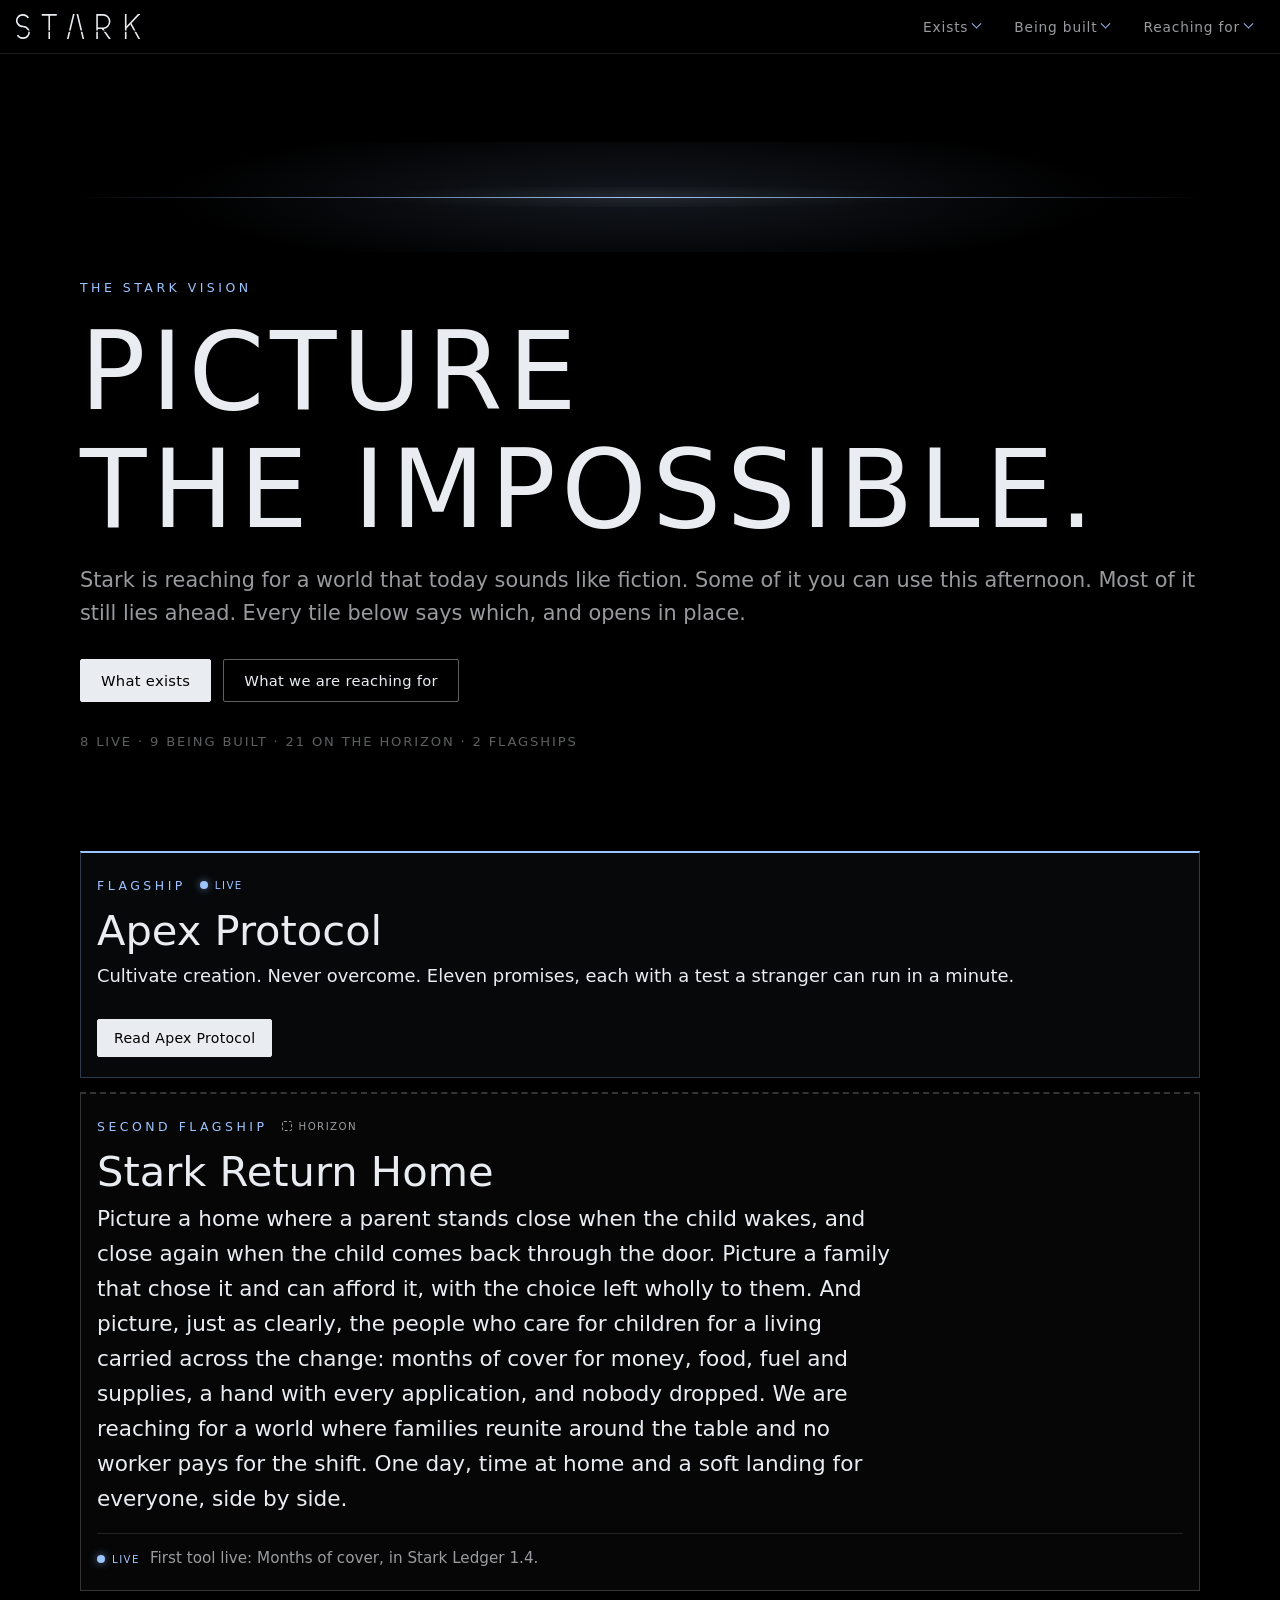
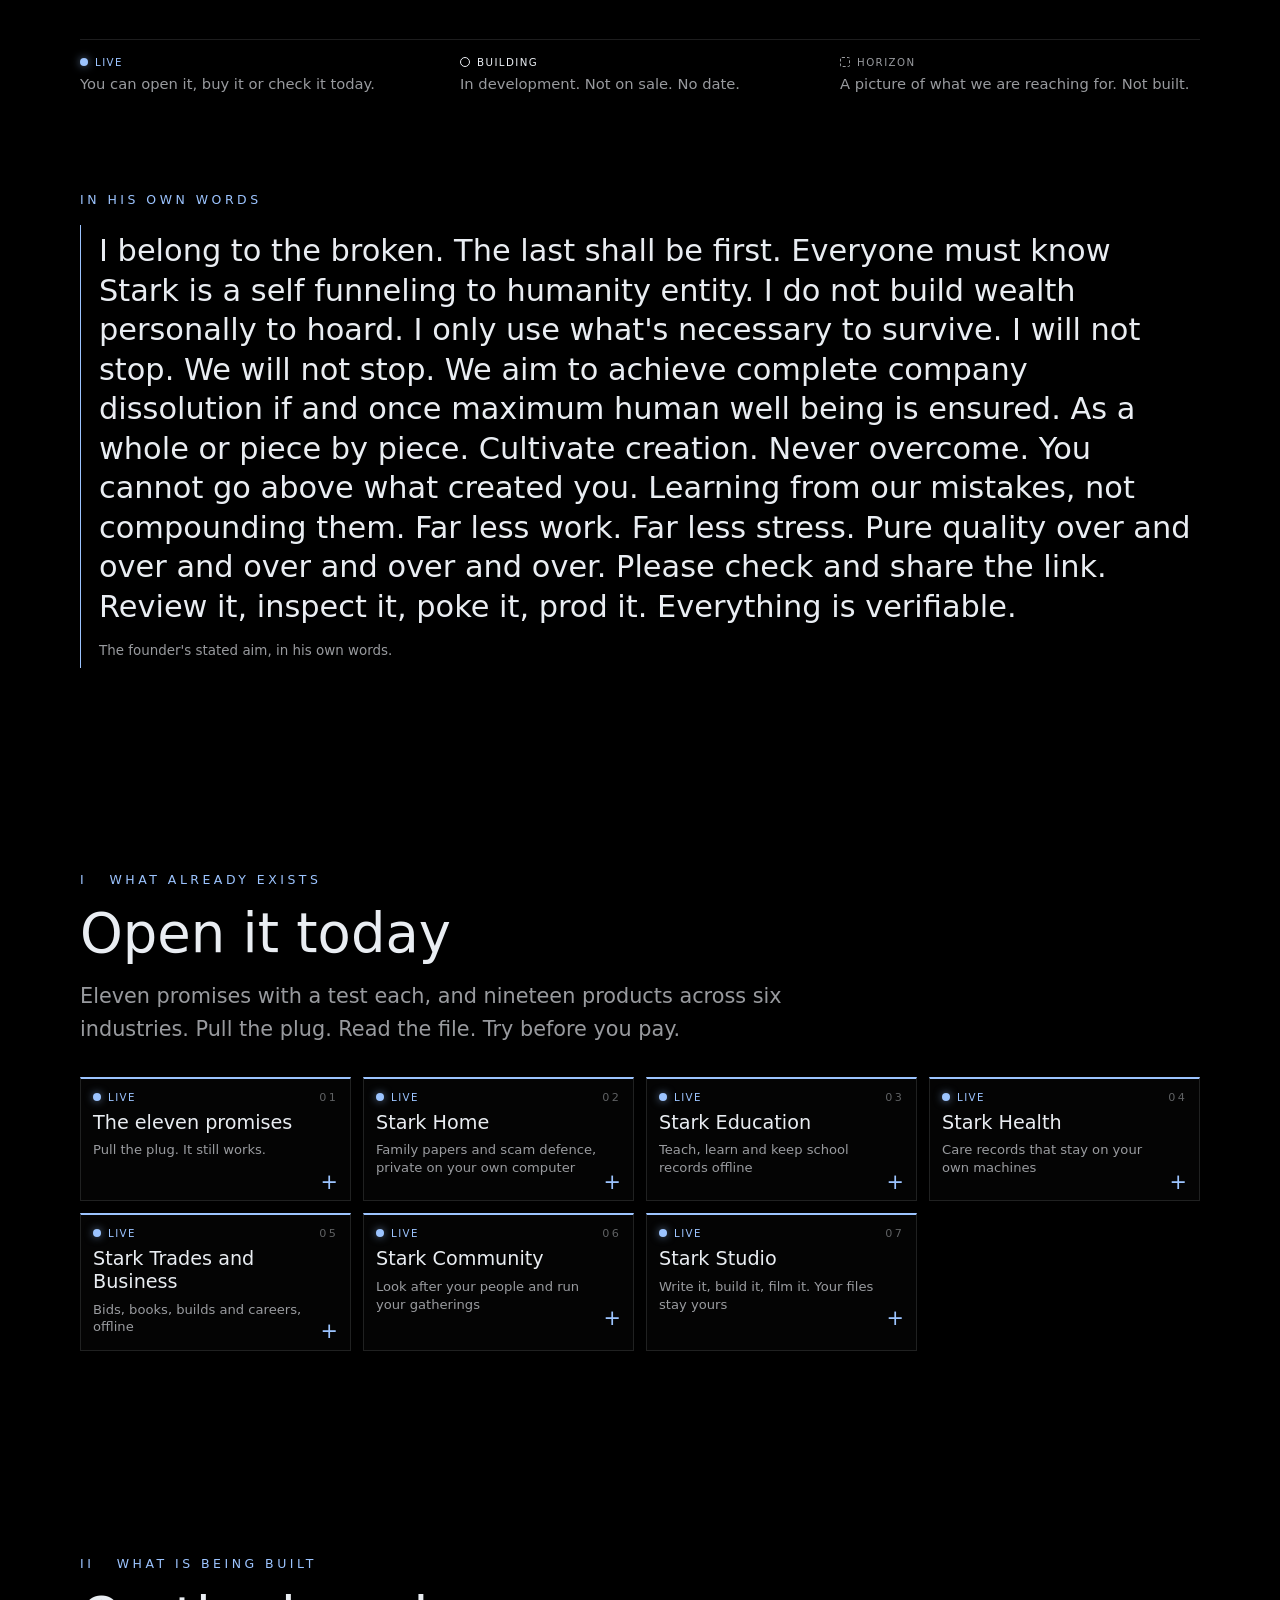
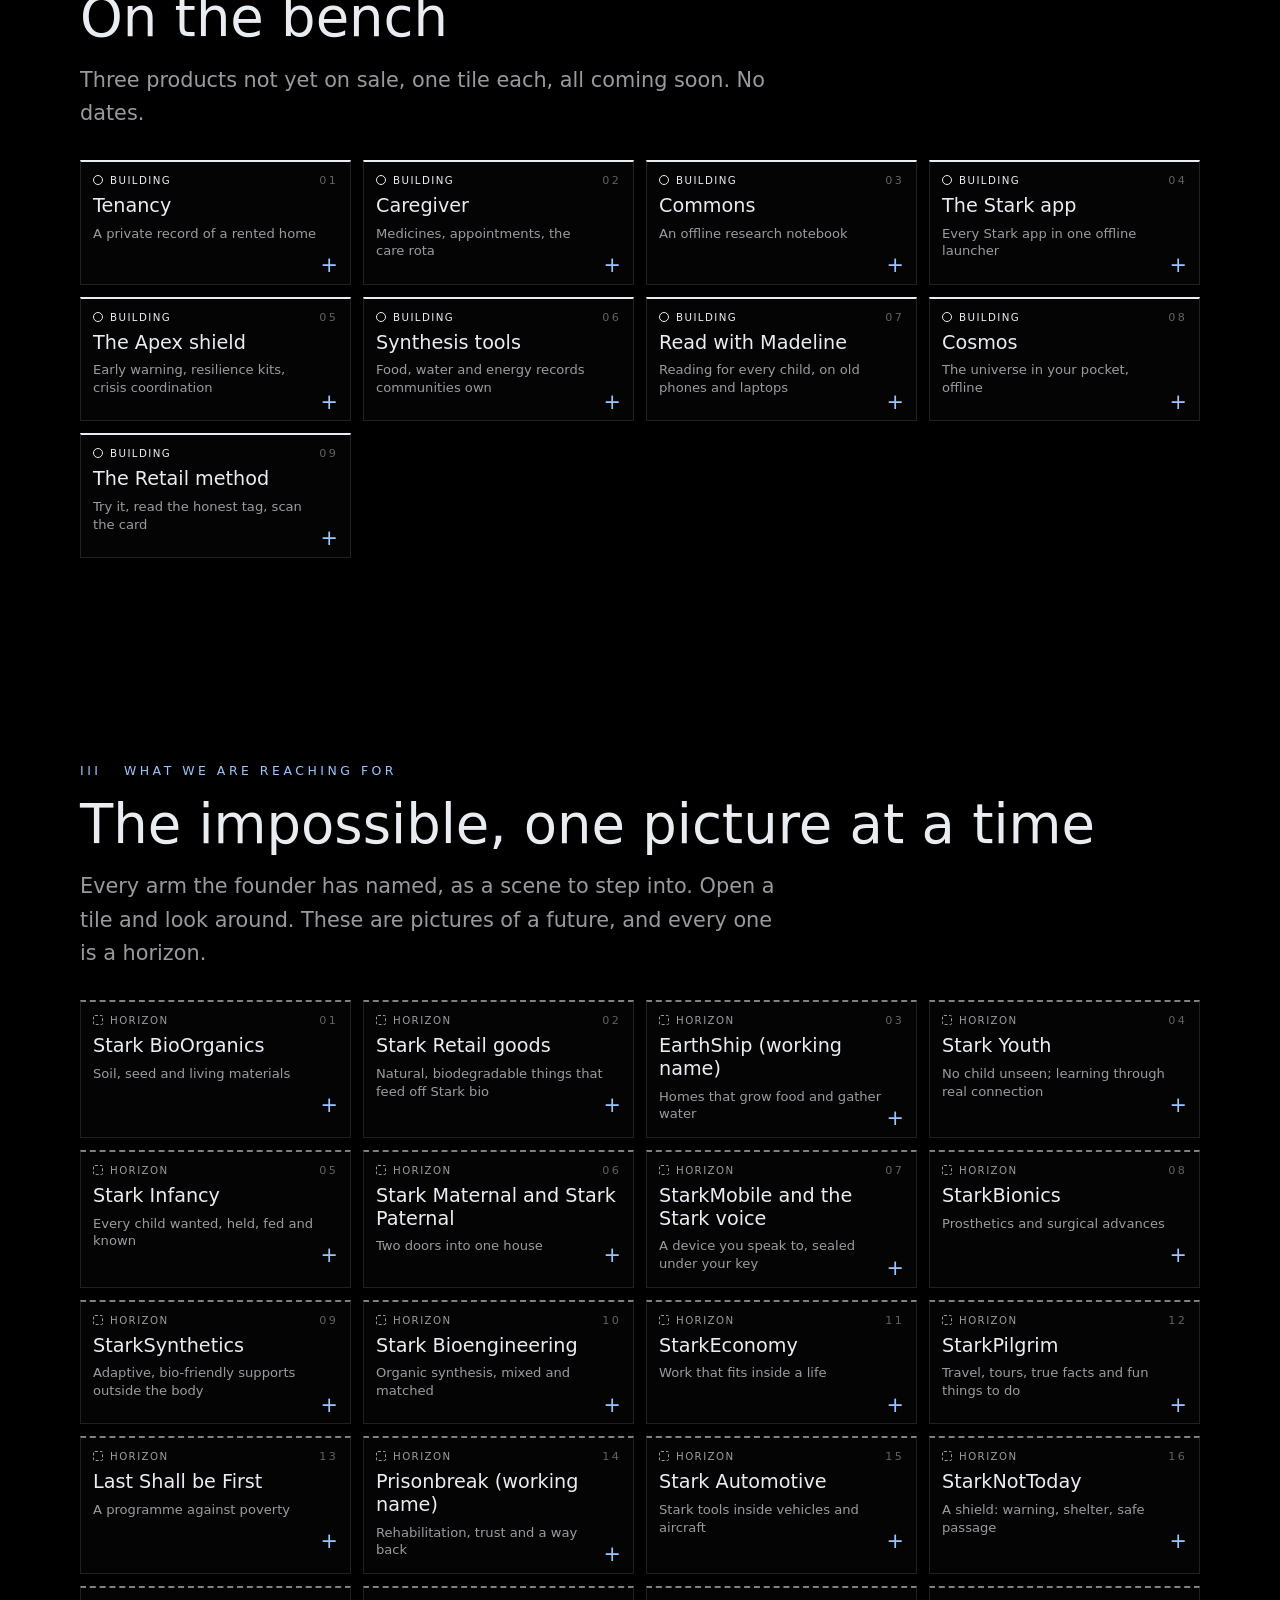
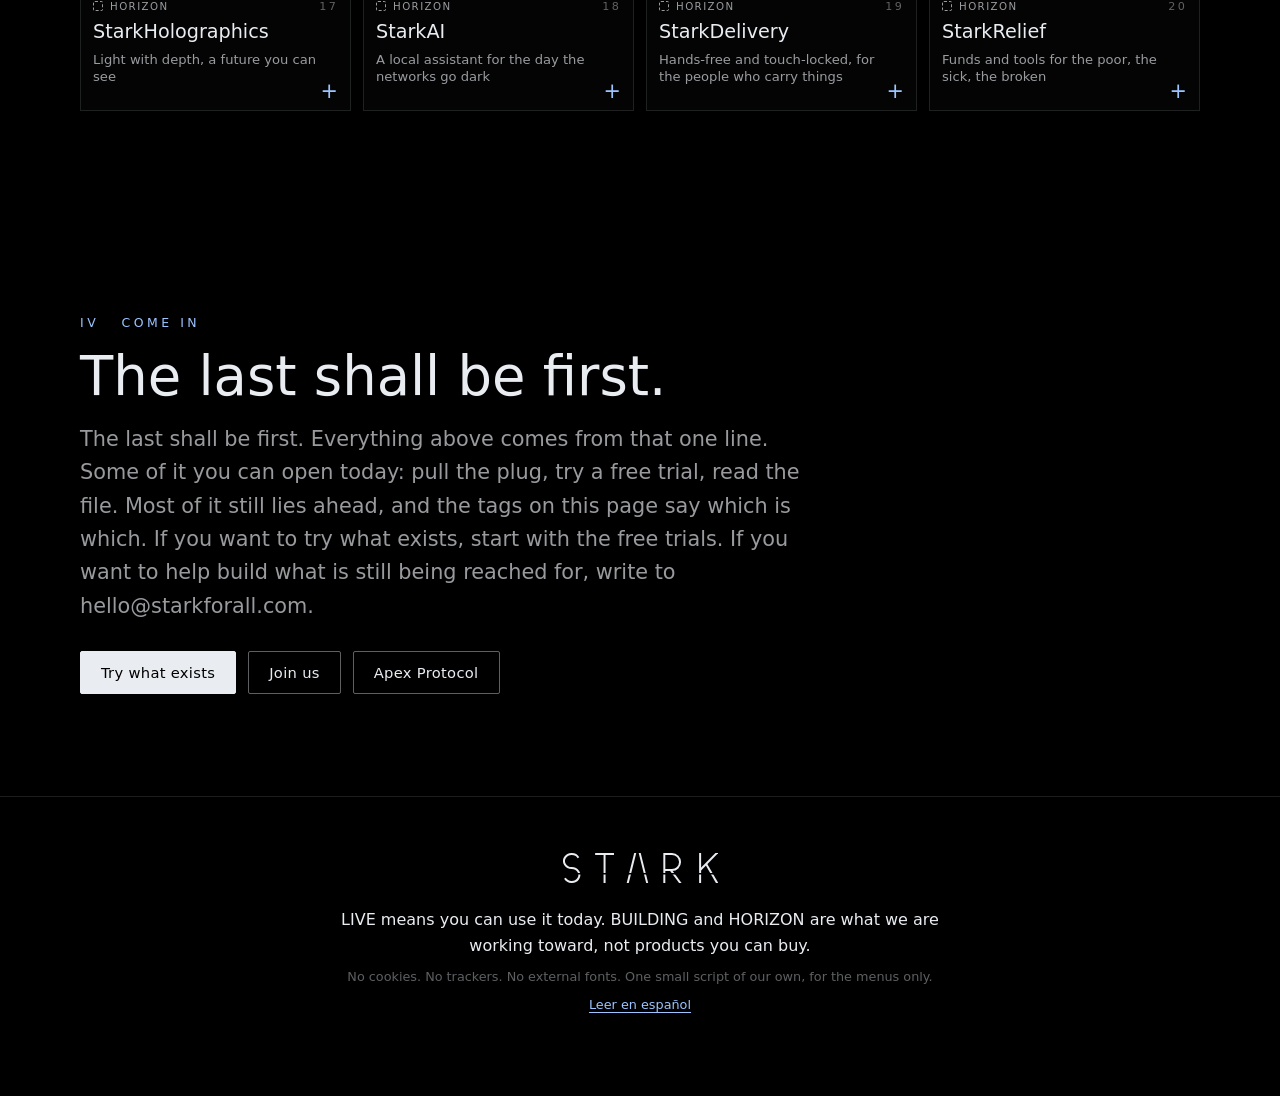
==== commit 26d56164: "Vital and Resonance live; counts recomputed (English and Spanish)" ====
--- a/index.html
+++ b/index.html
@@ -31,7 +31,7 @@
 <header class="top"><a class="wm" href="#top" aria-label="Stark, top of page"><img src="wordmark.svg" width="124" height="24" alt="Stark"></a>
 <nav class="menu" aria-label="Vision menu">
 <details class="dd" name="menu"><summary>Exists</summary><ul class="panel"><li><a href="#promises"><span class="d t-live" aria-hidden="true"></span>The eleven promises</a></li><li><a href="#home"><span class="d t-live" aria-hidden="true"></span>Stark Home</a></li><li><a href="#education"><span class="d t-live" aria-hidden="true"></span>Stark Education</a></li><li><a href="#health"><span class="d t-live" aria-hidden="true"></span>Stark Health</a></li><li><a href="#business"><span class="d t-live" aria-hidden="true"></span>Stark Trades and Business</a></li><li><a href="#community"><span class="d t-live" aria-hidden="true"></span>Stark Community</a></li><li><a href="#studio"><span class="d t-live" aria-hidden="true"></span>Stark Studio</a></li></ul></details>
-<details class="dd" name="menu"><summary>Being built</summary><ul class="panel"><li><a href="#tenancy"><span class="d t-dev" aria-hidden="true"></span>Tenancy</a></li><li><a href="#caregiver"><span class="d t-dev" aria-hidden="true"></span>Caregiver</a></li><li><a href="#commons"><span class="d t-dev" aria-hidden="true"></span>Commons</a></li><li><a href="#vital"><span class="d t-dev" aria-hidden="true"></span>Vital</a></li><li><a href="#resonance"><span class="d t-dev" aria-hidden="true"></span>Resonance</a></li><li><a href="#launcher"><span class="d t-dev" aria-hidden="true"></span>The Stark app</a></li><li><a href="#shield"><span class="d t-dev" aria-hidden="true"></span>The Apex shield</a></li><li><a href="#synthesis"><span class="d t-dev" aria-hidden="true"></span>Synthesis tools</a></li><li><a href="#reading"><span class="d t-dev" aria-hidden="true"></span>Read with Madeline</a></li><li><a href="#cosmos"><span class="d t-dev" aria-hidden="true"></span>Cosmos</a></li><li><a href="#retailmethod"><span class="d t-dev" aria-hidden="true"></span>The Retail method</a></li></ul></details>
+<details class="dd" name="menu"><summary>Being built</summary><ul class="panel"><li><a href="#tenancy"><span class="d t-dev" aria-hidden="true"></span>Tenancy</a></li><li><a href="#caregiver"><span class="d t-dev" aria-hidden="true"></span>Caregiver</a></li><li><a href="#commons"><span class="d t-dev" aria-hidden="true"></span>Commons</a></li><li><a href="#launcher"><span class="d t-dev" aria-hidden="true"></span>The Stark app</a></li><li><a href="#shield"><span class="d t-dev" aria-hidden="true"></span>The Apex shield</a></li><li><a href="#synthesis"><span class="d t-dev" aria-hidden="true"></span>Synthesis tools</a></li><li><a href="#reading"><span class="d t-dev" aria-hidden="true"></span>Read with Madeline</a></li><li><a href="#cosmos"><span class="d t-dev" aria-hidden="true"></span>Cosmos</a></li><li><a href="#retailmethod"><span class="d t-dev" aria-hidden="true"></span>The Retail method</a></li></ul></details>
 <details class="dd" name="menu"><summary>Reaching for</summary><ul class="panel two"><li><a href="#biorganics"><span class="d t-hor" aria-hidden="true"></span>Stark BioOrganics</a></li><li><a href="#goods"><span class="d t-hor" aria-hidden="true"></span>Stark Retail goods</a></li><li><a href="#earthship"><span class="d t-hor" aria-hidden="true"></span>EarthShip</a></li><li><a href="#youth"><span class="d t-hor" aria-hidden="true"></span>Stark Youth</a></li><li><a href="#infancy"><span class="d t-hor" aria-hidden="true"></span>Stark Infancy</a></li><li><a href="#parents"><span class="d t-hor" aria-hidden="true"></span>Stark Maternal and Stark Paternal</a></li><li><a href="#mobile"><span class="d t-hor" aria-hidden="true"></span>StarkMobile and the Stark voice</a></li><li><a href="#bionics"><span class="d t-hor" aria-hidden="true"></span>StarkBionics</a></li><li><a href="#synthetics"><span class="d t-hor" aria-hidden="true"></span>StarkSynthetics</a></li><li><a href="#bioeng"><span class="d t-hor" aria-hidden="true"></span>Stark Bioengineering</a></li><li><a href="#economy"><span class="d t-hor" aria-hidden="true"></span>StarkEconomy</a></li><li><a href="#pilgrim"><span class="d t-hor" aria-hidden="true"></span>StarkPilgrim</a></li><li><a href="#lastfirst"><span class="d t-hor" aria-hidden="true"></span>Last Shall be First</a></li><li><a href="#prisonbreak"><span class="d t-hor" aria-hidden="true"></span>Prisonbreak</a></li><li><a href="#automotive"><span class="d t-hor" aria-hidden="true"></span>Stark Automotive</a></li><li><a href="#nottoday"><span class="d t-hor" aria-hidden="true"></span>StarkNotToday</a></li><li><a href="#holo"><span class="d t-hor" aria-hidden="true"></span>StarkHolographics</a></li><li><a href="#ai"><span class="d t-hor" aria-hidden="true"></span>StarkAI</a></li><li><a href="#delivery"><span class="d t-hor" aria-hidden="true"></span>StarkDelivery</a></li><li><a href="#relief"><span class="d t-hor" aria-hidden="true"></span>StarkRelief</a></li></ul></details>
 </nav></header>
 <main id="top">
@@ -41,7 +41,7 @@
 <h1 id="h1">Picture<br>the impossible.</h1>
 <p class="lead">Stark is reaching for a world that today sounds like fiction. Some of it you can use this afternoon. Most of it still lies ahead. Every tile below says which, and opens in place.</p>
 <p class="cta"><a class="btn" href="#exists">What exists</a><a class="btn ghost" href="#reaching">What we are reaching for</a></p>
-<p class="count">8 live &middot; 11 being built &middot; 21 on the horizon &middot; 2 flagships</p>
+<p class="count">8 live &middot; 9 being built &middot; 21 on the horizon &middot; 2 flagships</p>
 </section>
 
 <section class="flag" id="flagships" aria-labelledby="h-fl"><h2 class="vh" id="h-fl">Flagships</h2>
@@ -63,13 +63,13 @@
 
 <section id="exists" aria-labelledby="h-ex"><p class="kick">I &nbsp; What already exists</p>
 <h2 id="h-ex">Open it today</h2>
-<p class="lead">Eleven promises with a test each, and seventeen products across six industries. Pull the plug. Read the file. Try before you pay.</p>
-<div class="tiles"><details class="tile k-live" id="promises" name="tile"><summary><span class="tn">01</span><span class="tag t-live">Live</span><h3>The eleven promises</h3><p class="tl">Pull the plug. It still works.</p></summary><div class="body"><p class="scene">Pull the plug and thirteen of our browser apps still work. We cannot read their data, because the apps hold no code that sends it, and twelve of them ask for no account. Forget the passphrase on Family Vault, Ledger, Warden, Baseline or Fellowship and nobody can open it, not even us. Fifteen products are paid once with no subscription, every one can be tried before it is bought, and the code of the browser apps can be read in plain files. Warden never calls a message safe, the home page loads no third-party script, and there are no invented reviews or user counts. Each promise has a test a stranger can run in a minute.</p><p class="go"><a class="btn" href="https://starkforall.com/apex/">Read the eleven promises and their tests</a></p></div></details><details class="tile k-live" id="home" name="tile"><summary><span class="tn">02</span><span class="tag t-live">Live</span><h3>Stark Home</h3><p class="tl">Family papers and scam defence, private on your own computer</p></summary><div class="body"><p class="scene">Picture the papers of a whole family in one sealed place that only you can open.</p><ul class="prods"><li class="prod"><div class="ph"><a href="https://starkforall.com/family-vault.html"><b>Family Vault</b></a> <span class="tag t-live">Live</span></div><span>Your family&#x27;s papers, sealed under a passphrase only you hold.</span></li><li class="prod"><div class="ph"><a href="https://starkforall.com/warden.html"><b>Warden</b></a> <span class="tag t-live">Live</span></div><span>Practise the scam and collector call before it comes, and learn your rights (US only, information not legal advice).</span></li></ul><p class="go"><a class="btn" href="https://starkforall.com/try/">Try free in your browser</a></p></div></details><details class="tile k-live" id="education" name="tile"><summary><span class="tn">03</span><span class="tag t-live">Live</span><h3>Stark Education</h3><p class="tl">Teach, learn and keep school records offline</p></summary><div class="body"><p class="scene">Picture a child with a patient tutor and a classroom with its paperwork done.</p><ul class="prods"><li class="prod"><div class="ph"><a href="https://starkforall.com/math.html"><b>Math</b></a> <span class="tag t-live">Live</span></div><span>A patient tutor, from Kid to Professor, one step at a time.</span></li><li class="prod"><div class="ph"><a href="https://starkforall.com/classroom-hub.html"><b>Classroom Hub</b></a> <span class="tag t-live">Live</span></div><span>Roster, planner, grade book and reports in one dashboard.</span></li><li class="prod"><div class="ph"><a href="https://starkforall.com/homeroom.html"><b>Homeroom</b></a> <span class="tag t-live">Live</span></div><span>Homeschool hours, courses, grades and transcripts, kept at home.</span></li><li class="prod"><div class="ph"><a href="https://starkforall.com/cinema.html"><b>IntraTheater</b></a> <span class="tag t-live">Live</span></div><span>A family theater, a movie studio and a world to explore.</span></li></ul><p class="go"><a class="btn" href="https://starkforall.com/try/">Try free in your browser</a></p></div></details><details class="tile k-live" id="health" name="tile"><summary><span class="tn">04</span><span class="tag t-live">Live</span><h3>Stark Health</h3><p class="tl">Care records that stay on your own machines</p></summary><div class="body"><p class="scene">Picture a small clinic whose records never leave its own walls.</p><ul class="prods"><li class="prod"><div class="ph"><a href="https://starkforall.com/covenant.html"><b>Covenant</b></a> <span class="tag t-live">Live</span></div><span>Clinic records kept on the clinic&#x27;s own machines. Not a certified EHR or medical device.</span></li></ul><p class="go"><a class="btn" href="https://starkforall.com/try/">Try free</a></p></div></details><details class="tile k-live" id="business" name="tile"><summary><span class="tn">05</span><span class="tag t-live">Live</span><h3>Stark Trades and Business</h3><p class="tl">Bids, books, builds and careers, offline</p></summary><div class="body"><p class="scene">Picture the tradesman&#x27;s midnight paperwork finished before midnight.</p><ul class="prods"><li class="prod"><div class="ph"><a href="https://starkforall.com/trades.html"><b>Trades</b></a> <span class="tag t-live">Live</span></div><span>Subs, bids and payments, with no subscription and no cloud.</span></li><li class="prod"><div class="ph"><a href="https://starkforall.com/ledger.html"><b>Ledger</b></a> <span class="tag t-live">Live</span></div><span>Books and invoices, offline and encrypted, with a Months of cover planner. Not tax advice.</span></li><li class="prod"><div class="ph"><a href="https://starkforall.com/career.html"><b>Career</b></a> <span class="tag t-live">Live</span></div><span>Tailor a resume and practise the interview. It never invents experience.</span></li><li class="prod"><div class="ph"><a href="https://starkforall.com/builder.html"><b>Builder</b></a> <span class="tag t-live">Live</span></div><span>Plan tiny homes and villages in 3D. Beam sizing stays with engineers, and it says so.</span></li><li class="prod"><div class="ph"><a href="https://starkforall.com/baseline.html"><b>Baseline</b></a> <span class="tag t-live">Live</span></div><span>Security readiness for small organisations: inventory, checklist, evidence, recovery runbook.</span></li></ul><p class="go"><a class="btn" href="https://starkforall.com/try/">Try free in your browser</a></p></div></details><details class="tile k-live" id="community" name="tile"><summary><span class="tn">06</span><span class="tag t-live">Live</span><h3>Stark Community</h3><p class="tl">Look after your people and run your gatherings</p></summary><div class="body"><p class="scene">Picture a volunteer-run gathering where the rota, the quiz and the night itself run smoothly.</p><ul class="prods"><li class="prod"><div class="ph"><a href="https://starkforall.com/event-kit.html"><b>Event Kit</b></a> <span class="tag t-live">Live</span></div><span>Quiz nights, trivia, game jams and tournaments, offline.</span></li><li class="prod"><div class="ph"><a href="https://starkforall.com/fellowship.html"><b>Fellowship</b></a> <span class="tag t-live">Live</span></div><span>Rotas, check-in, giving and care for any community, locked under each person&#x27;s passphrase.</span></li></ul><p class="go"><a class="btn" href="https://starkforall.com/try/">Try free in your browser</a></p></div></details><details class="tile k-live" id="studio" name="tile"><summary><span class="tn">07</span><span class="tag t-live">Live</span><h3>Stark Studio</h3><p class="tl">Write it, build it, film it. Your files stay yours</p></summary><div class="body"><p class="scene">Picture a novel, a game and a film, each made at home with no account and no cloud.</p><ul class="prods"><li class="prod"><div class="ph"><a href="https://starkforall.com/quill.html"><b>Quill</b></a> <span class="tag t-live">Live</span></div><span>Write a novel offline. Your book stays plain text.</span></li><li class="prod"><div class="ph"><a href="https://starkforall.com/studios.html"><b>World Engine</b></a> <span class="tag t-live">Live</span></div><span>Build a game without coding and export it as one file.</span></li><li class="prod"><div class="ph"><a href="https://starkforall.com/studio-creator.html"><b>Studio Creator</b></a> <span class="tag t-live">Live</span></div><span>Record, edit and export video. No cloud, no AI.</span></li></ul><p class="go"><a class="btn" href="https://starkforall.com/studios.html">See the studio products</a></p></div></details></div></section>
+<p class="lead">Eleven promises with a test each, and nineteen products across six industries. Pull the plug. Read the file. Try before you pay.</p>
+<div class="tiles"><details class="tile k-live" id="promises" name="tile"><summary><span class="tn">01</span><span class="tag t-live">Live</span><h3>The eleven promises</h3><p class="tl">Pull the plug. It still works.</p></summary><div class="body"><p class="scene">Pull the plug and fifteen of our browser apps still work. We cannot read their data, because the apps hold no code that sends it, and fourteen of them ask for no account. Forget the passphrase on Family Vault, Ledger, Warden, Baseline, Fellowship or Vital and nobody can open it, not even us. Seventeen products are paid once with no subscription, every one can be tried before it is bought, and the code of the browser apps can be read in plain files. Warden never calls a message safe, the home page loads no third-party script, and there are no invented reviews or user counts. Each promise has a test a stranger can run in a minute.</p><p class="go"><a class="btn" href="https://starkforall.com/apex/">Read the eleven promises and their tests</a></p></div></details><details class="tile k-live" id="home" name="tile"><summary><span class="tn">02</span><span class="tag t-live">Live</span><h3>Stark Home</h3><p class="tl">Family papers and scam defence, private on your own computer</p></summary><div class="body"><p class="scene">Picture the papers of a whole family in one sealed place that only you can open.</p><ul class="prods"><li class="prod"><div class="ph"><a href="https://starkforall.com/family-vault.html"><b>Family Vault</b></a> <span class="tag t-live">Live</span></div><span>Your family&#x27;s papers, sealed under a passphrase only you hold.</span></li><li class="prod"><div class="ph"><a href="https://starkforall.com/warden.html"><b>Warden</b></a> <span class="tag t-live">Live</span></div><span>Practise the scam and collector call before it comes, and learn your rights (US only, information not legal advice).</span></li></ul><p class="go"><a class="btn" href="https://starkforall.com/try/">Try free in your browser</a></p></div></details><details class="tile k-live" id="education" name="tile"><summary><span class="tn">03</span><span class="tag t-live">Live</span><h3>Stark Education</h3><p class="tl">Teach, learn and keep school records offline</p></summary><div class="body"><p class="scene">Picture a child with a patient tutor and a classroom with its paperwork done.</p><ul class="prods"><li class="prod"><div class="ph"><a href="https://starkforall.com/math.html"><b>Math</b></a> <span class="tag t-live">Live</span></div><span>A patient tutor, from Kid to Professor, one step at a time.</span></li><li class="prod"><div class="ph"><a href="https://starkforall.com/classroom-hub.html"><b>Classroom Hub</b></a> <span class="tag t-live">Live</span></div><span>Roster, planner, grade book and reports in one dashboard.</span></li><li class="prod"><div class="ph"><a href="https://starkforall.com/homeroom.html"><b>Homeroom</b></a> <span class="tag t-live">Live</span></div><span>Homeschool hours, courses, grades and transcripts, kept at home.</span></li><li class="prod"><div class="ph"><a href="https://starkforall.com/cinema.html"><b>IntraTheater</b></a> <span class="tag t-live">Live</span></div><span>A family theater, a movie studio and a world to explore.</span></li><li class="prod"><div class="ph"><a href="https://starkapps.gumroad.com/l/stark-resonance"><b>Resonance</b></a> <span class="tag t-live">Live</span></div><span>An offline physics lab for the rotating field, the induction motor and resonance. It says plainly that it makes no electricity.</span></li></ul><p class="go"><a class="btn" href="https://starkforall.com/try/">Try free in your browser</a></p></div></details><details class="tile k-live" id="health" name="tile"><summary><span class="tn">04</span><span class="tag t-live">Live</span><h3>Stark Health</h3><p class="tl">Care records that stay on your own machines</p></summary><div class="body"><p class="scene">Picture a small clinic whose records never leave its own walls.</p><ul class="prods"><li class="prod"><div class="ph"><a href="https://starkforall.com/covenant.html"><b>Covenant</b></a> <span class="tag t-live">Live</span></div><span>Clinic records kept on the clinic&#x27;s own machines. Not a certified EHR or medical device.</span></li><li class="prod"><div class="ph"><a href="https://starkapps.gumroad.com/l/stark-vital"><b>Vital</b></a> <span class="tag t-live">Live</span></div><span>Your own habits, tested one change at a time, on your own device. Information only, never a diagnosis.</span></li></ul><p class="go"><a class="btn" href="https://starkforall.com/try/">Try free</a></p></div></details><details class="tile k-live" id="business" name="tile"><summary><span class="tn">05</span><span class="tag t-live">Live</span><h3>Stark Trades and Business</h3><p class="tl">Bids, books, builds and careers, offline</p></summary><div class="body"><p class="scene">Picture the tradesman&#x27;s midnight paperwork finished before midnight.</p><ul class="prods"><li class="prod"><div class="ph"><a href="https://starkforall.com/trades.html"><b>Trades</b></a> <span class="tag t-live">Live</span></div><span>Subs, bids and payments, with no subscription and no cloud.</span></li><li class="prod"><div class="ph"><a href="https://starkforall.com/ledger.html"><b>Ledger</b></a> <span class="tag t-live">Live</span></div><span>Books and invoices, offline and encrypted, with a Months of cover planner. Not tax advice.</span></li><li class="prod"><div class="ph"><a href="https://starkforall.com/career.html"><b>Career</b></a> <span class="tag t-live">Live</span></div><span>Tailor a resume and practise the interview. It never invents experience.</span></li><li class="prod"><div class="ph"><a href="https://starkforall.com/builder.html"><b>Builder</b></a> <span class="tag t-live">Live</span></div><span>Plan tiny homes and villages in 3D. Beam sizing stays with engineers, and it says so.</span></li><li class="prod"><div class="ph"><a href="https://starkforall.com/baseline.html"><b>Baseline</b></a> <span class="tag t-live">Live</span></div><span>Security readiness for small organisations: inventory, checklist, evidence, recovery runbook.</span></li></ul><p class="go"><a class="btn" href="https://starkforall.com/try/">Try free in your browser</a></p></div></details><details class="tile k-live" id="community" name="tile"><summary><span class="tn">06</span><span class="tag t-live">Live</span><h3>Stark Community</h3><p class="tl">Look after your people and run your gatherings</p></summary><div class="body"><p class="scene">Picture a volunteer-run gathering where the rota, the quiz and the night itself run smoothly.</p><ul class="prods"><li class="prod"><div class="ph"><a href="https://starkforall.com/event-kit.html"><b>Event Kit</b></a> <span class="tag t-live">Live</span></div><span>Quiz nights, trivia, game jams and tournaments, offline.</span></li><li class="prod"><div class="ph"><a href="https://starkforall.com/fellowship.html"><b>Fellowship</b></a> <span class="tag t-live">Live</span></div><span>Rotas, check-in, giving and care for any community, locked under each person&#x27;s passphrase.</span></li></ul><p class="go"><a class="btn" href="https://starkforall.com/try/">Try free in your browser</a></p></div></details><details class="tile k-live" id="studio" name="tile"><summary><span class="tn">07</span><span class="tag t-live">Live</span><h3>Stark Studio</h3><p class="tl">Write it, build it, film it. Your files stay yours</p></summary><div class="body"><p class="scene">Picture a novel, a game and a film, each made at home with no account and no cloud.</p><ul class="prods"><li class="prod"><div class="ph"><a href="https://starkforall.com/quill.html"><b>Quill</b></a> <span class="tag t-live">Live</span></div><span>Write a novel offline. Your book stays plain text.</span></li><li class="prod"><div class="ph"><a href="https://starkforall.com/studios.html"><b>World Engine</b></a> <span class="tag t-live">Live</span></div><span>Build a game without coding and export it as one file.</span></li><li class="prod"><div class="ph"><a href="https://starkforall.com/studio-creator.html"><b>Studio Creator</b></a> <span class="tag t-live">Live</span></div><span>Record, edit and export video. No cloud, no AI.</span></li></ul><p class="go"><a class="btn" href="https://starkforall.com/studios.html">See the studio products</a></p></div></details></div></section>
 
 <section id="building" aria-labelledby="h-bu"><p class="kick">II &nbsp; What is being built</p>
 <h2 id="h-bu">On the bench</h2>
-<p class="lead">Five products not yet on sale, one tile each: three coming soon, two built with free trials. No dates.</p>
-<div class="tiles"><details class="tile k-build" id="tenancy" name="tile"><summary><span class="tn">01</span><span class="tag t-dev">Building</span><h3>Tenancy</h3><p class="tl">A private record of a rented home</p></summary><div class="body"><p class="scene">Coming soon: a dated, private record of a tenancy, kept on the renter&#x27;s own device.</p></div></details><details class="tile k-build" id="caregiver" name="tile"><summary><span class="tn">02</span><span class="tag t-dev">Building</span><h3>Caregiver</h3><p class="tl">Medicines, appointments, the care rota</p></summary><div class="body"><p class="scene">Coming soon: one calm place for the medicines, the dose log, the appointments and the care rota of someone you look after. Information only.</p></div></details><details class="tile k-build" id="commons" name="tile"><summary><span class="tn">03</span><span class="tag t-dev">Building</span><h3>Commons</h3><p class="tl">An offline research notebook</p></summary><div class="body"><p class="scene">Coming soon: a notebook for open research, with quality gates and a scrubber for personal data.</p></div></details><details class="tile k-build" id="vital" name="tile"><summary><span class="tn">04</span><span class="tag t-dev">Building</span><h3>Vital</h3><p class="tl">Your own habits, tested one change at a time</p></summary><div class="body"><p class="scene">Built, with a free trial open now and not yet in the store: a private coach for body and mind that studies your own notes on your own device, runs small personal experiments, and shows what changed. Information only, never a diagnosis.</p><p class="go"><a class="btn" href="https://starkforall.com/try/vital/">Try Vital free</a></p></div></details><details class="tile k-build" id="resonance" name="tile"><summary><span class="tn">05</span><span class="tag t-dev">Building</span><h3>Resonance</h3><p class="tl">An offline physics lab</p></summary><div class="body"><p class="scene">Built, with a free trial open now and not yet in the store: an offline lab for the rotating field, the induction motor and resonance, built to say plainly that it makes no electricity.</p><p class="go"><a class="btn" href="https://starkforall.com/try/resonance/">Try Resonance free</a></p></div></details><details class="tile k-build" id="launcher" name="tile"><summary><span class="tn">06</span><span class="tag t-dev">Building</span><h3>The Stark app</h3><p class="tl">Every Stark app in one offline launcher</p></summary><div class="body"><p class="scene">In development: six editions, Complete, Business, Clinics, Families, Personal and Schools, one launcher each, all offline.</p></div></details><details class="tile k-build" id="shield" name="tile"><summary><span class="tn">07</span><span class="tag t-dev">Building</span><h3>The Apex shield</h3><p class="tl">Early warning, resilience kits, crisis coordination</p></summary><div class="body"><p class="scene">In development: community alerts for floods, fires, storms, heat and outbreaks, planned to travel by radio or mesh when the network falls silent; resilience kits; crisis coordination for relief teams. Warden, the first piece of digital protection, stands live today.</p></div></details><details class="tile k-build" id="synthesis" name="tile"><summary><span class="tn">08</span><span class="tag t-dev">Building</span><h3>Synthesis tools</h3><p class="tl">Food, water and energy records communities own</p></summary><div class="body"><p class="scene">In development: Synthesis Farm, Water, Energy and Village, records and planning tools for food, water and power that a community can own and repair, with pantry records for food banks.</p></div></details><details class="tile k-build" id="reading" name="tile"><summary><span class="tn">09</span><span class="tag t-dev">Building</span><h3>Read with Madeline</h3><p class="tl">Reading for every child, on old phones and laptops</p></summary><div class="body"><p class="scene">In development: reading help and learning kits for every child, planned for the old phones and laptops people already have.</p></div></details><details class="tile k-build" id="cosmos" name="tile"><summary><span class="tn">10</span><span class="tag t-dev">Building</span><h3>Cosmos</h3><p class="tl">The universe in your pocket, offline</p></summary><div class="body"><p class="scene">In development: a map of the universe and tonight&#x27;s sky, offline.</p></div></details><details class="tile k-build" id="retailmethod" name="tile"><summary><span class="tn">11</span><span class="tag t-dev">Building</span><h3>The Retail method</h3><p class="tl">Try it, read the honest tag, scan the card</p></summary><div class="body"><p class="scene">In development: a way of shopping with the doubt taken out. Try the thing on your own phone, read a tag that says what it cannot do, scan a card for the rest. It rests on the eighteen free browser trials that already exist.</p></div></details></div></section>
+<p class="lead">Three products not yet on sale, one tile each, all coming soon. No dates.</p>
+<div class="tiles"><details class="tile k-build" id="tenancy" name="tile"><summary><span class="tn">01</span><span class="tag t-dev">Building</span><h3>Tenancy</h3><p class="tl">A private record of a rented home</p></summary><div class="body"><p class="scene">Coming soon: a dated, private record of a tenancy, kept on the renter&#x27;s own device.</p></div></details><details class="tile k-build" id="caregiver" name="tile"><summary><span class="tn">02</span><span class="tag t-dev">Building</span><h3>Caregiver</h3><p class="tl">Medicines, appointments, the care rota</p></summary><div class="body"><p class="scene">Coming soon: one calm place for the medicines, the dose log, the appointments and the care rota of someone you look after. Information only.</p></div></details><details class="tile k-build" id="commons" name="tile"><summary><span class="tn">03</span><span class="tag t-dev">Building</span><h3>Commons</h3><p class="tl">An offline research notebook</p></summary><div class="body"><p class="scene">Coming soon: a notebook for open research, with quality gates and a scrubber for personal data.</p></div></details><details class="tile k-build" id="launcher" name="tile"><summary><span class="tn">04</span><span class="tag t-dev">Building</span><h3>The Stark app</h3><p class="tl">Every Stark app in one offline launcher</p></summary><div class="body"><p class="scene">In development: six editions, Complete, Business, Clinics, Families, Personal and Schools, one launcher each, all offline.</p></div></details><details class="tile k-build" id="shield" name="tile"><summary><span class="tn">05</span><span class="tag t-dev">Building</span><h3>The Apex shield</h3><p class="tl">Early warning, resilience kits, crisis coordination</p></summary><div class="body"><p class="scene">In development: community alerts for floods, fires, storms, heat and outbreaks, planned to travel by radio or mesh when the network falls silent; resilience kits; crisis coordination for relief teams. Warden, the first piece of digital protection, stands live today.</p></div></details><details class="tile k-build" id="synthesis" name="tile"><summary><span class="tn">06</span><span class="tag t-dev">Building</span><h3>Synthesis tools</h3><p class="tl">Food, water and energy records communities own</p></summary><div class="body"><p class="scene">In development: Synthesis Farm, Water, Energy and Village, records and planning tools for food, water and power that a community can own and repair, with pantry records for food banks.</p></div></details><details class="tile k-build" id="reading" name="tile"><summary><span class="tn">07</span><span class="tag t-dev">Building</span><h3>Read with Madeline</h3><p class="tl">Reading for every child, on old phones and laptops</p></summary><div class="body"><p class="scene">In development: reading help and learning kits for every child, planned for the old phones and laptops people already have.</p></div></details><details class="tile k-build" id="cosmos" name="tile"><summary><span class="tn">08</span><span class="tag t-dev">Building</span><h3>Cosmos</h3><p class="tl">The universe in your pocket, offline</p></summary><div class="body"><p class="scene">In development: a map of the universe and tonight&#x27;s sky, offline.</p></div></details><details class="tile k-build" id="retailmethod" name="tile"><summary><span class="tn">09</span><span class="tag t-dev">Building</span><h3>The Retail method</h3><p class="tl">Try it, read the honest tag, scan the card</p></summary><div class="body"><p class="scene">In development: a way of shopping with the doubt taken out. Try the thing on your own phone, read a tag that says what it cannot do, scan a card for the rest. It rests on the eighteen free browser trials that already exist.</p></div></details></div></section>
 
 <section id="reaching" aria-labelledby="h-re"><p class="kick">III &nbsp; What we are reaching for</p>
 <h2 id="h-re">The impossible, one picture at a time</h2>
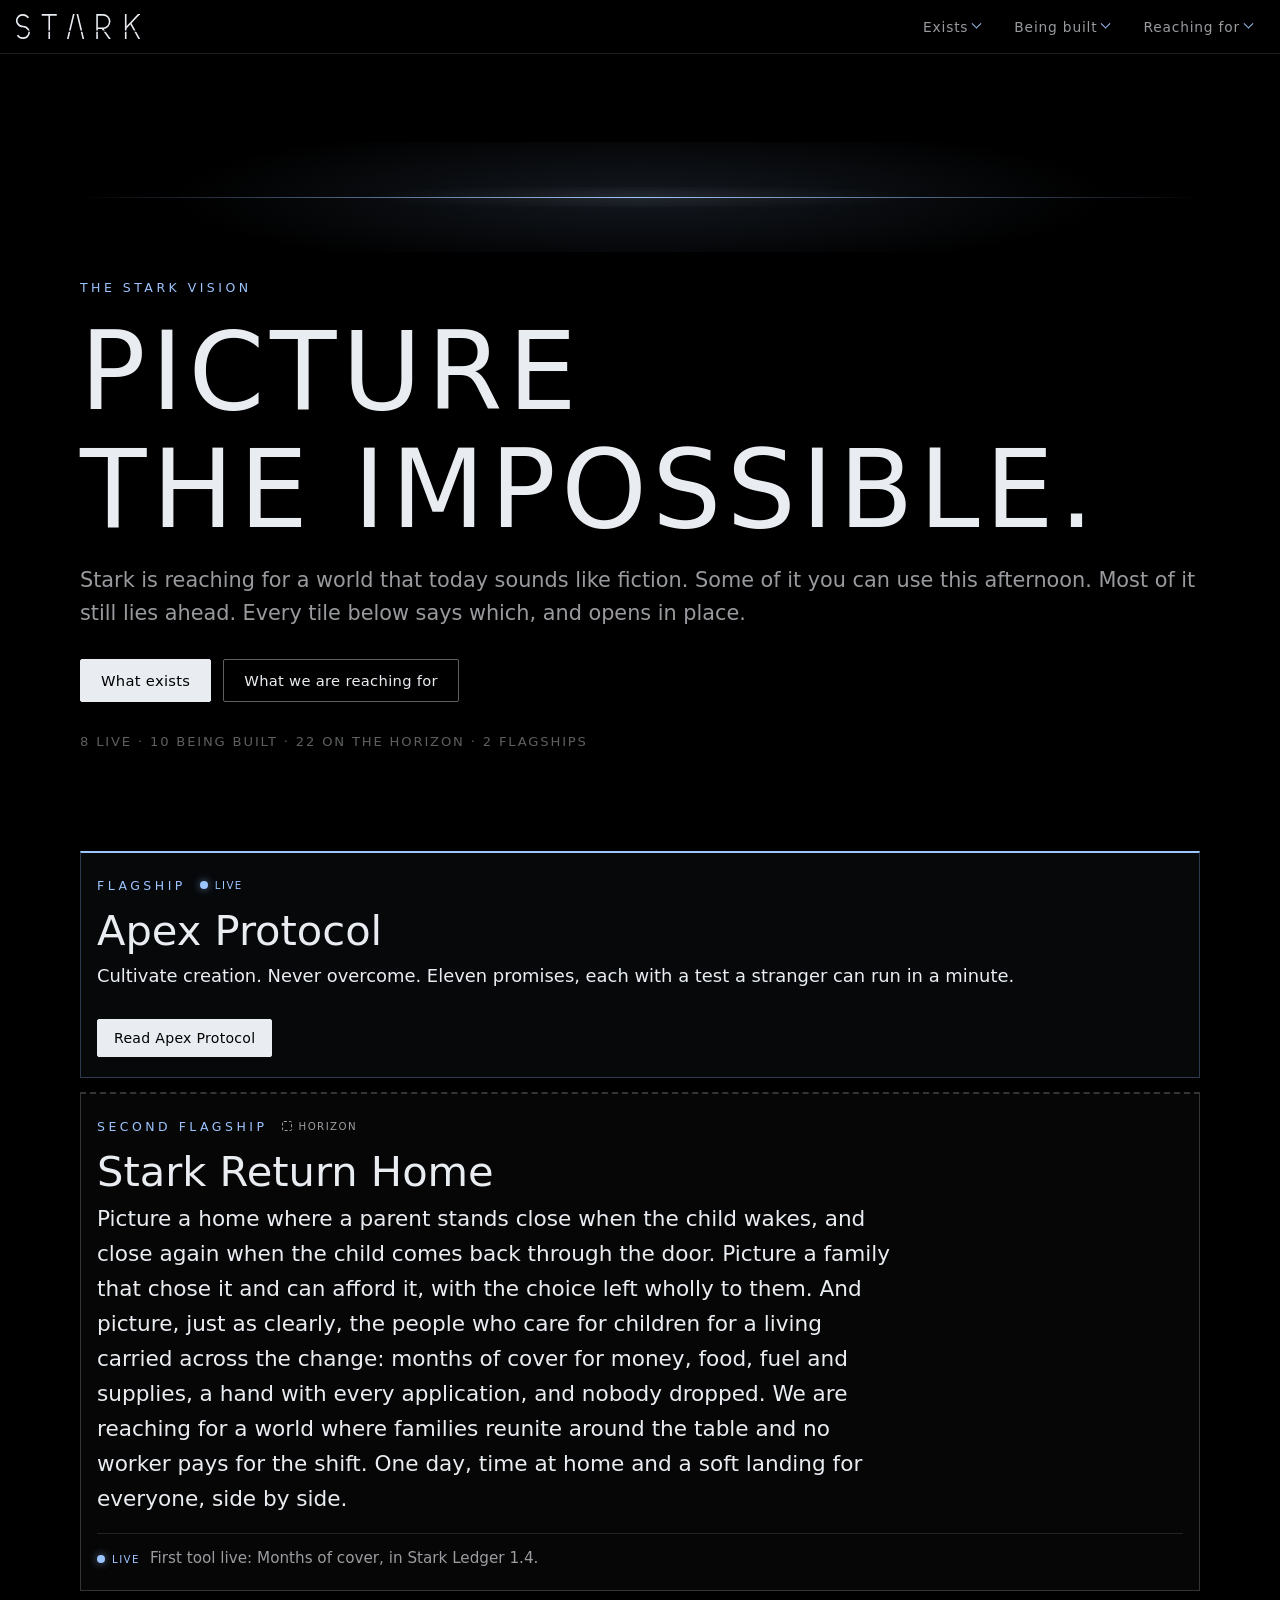
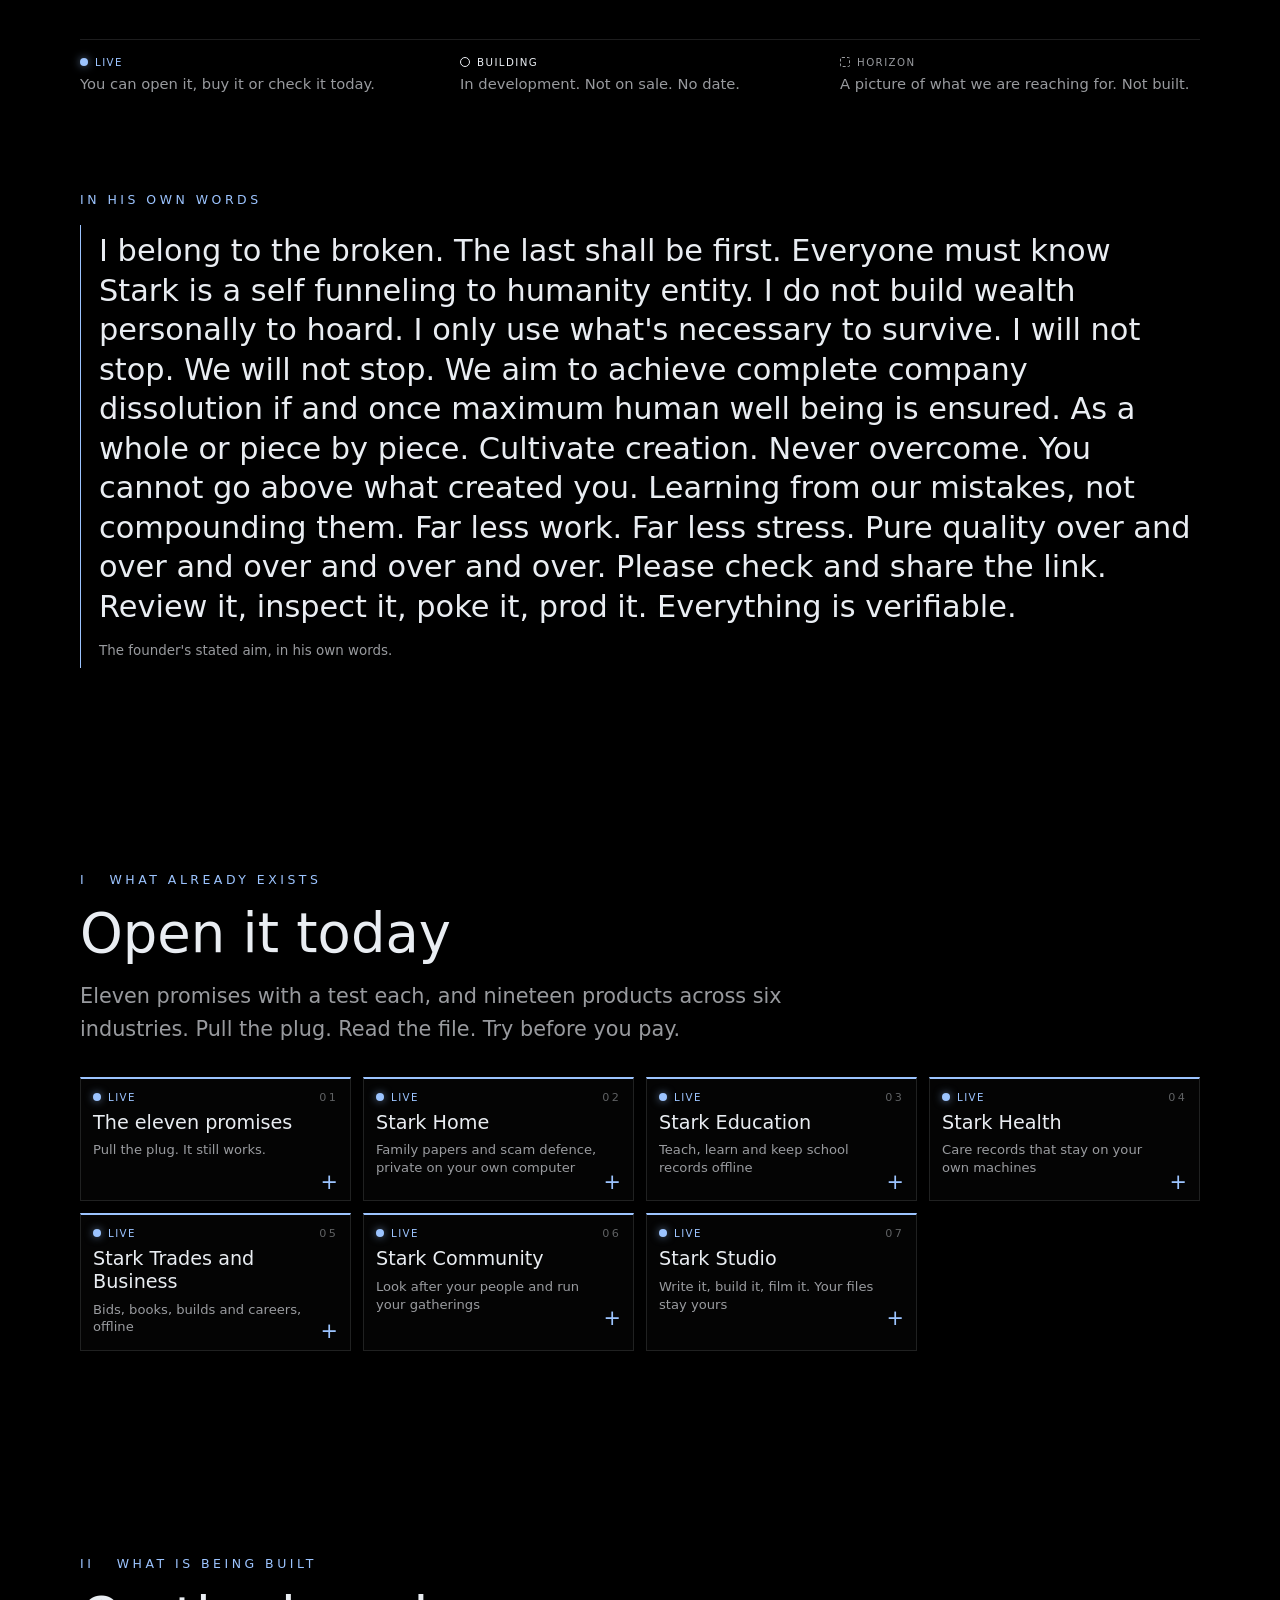
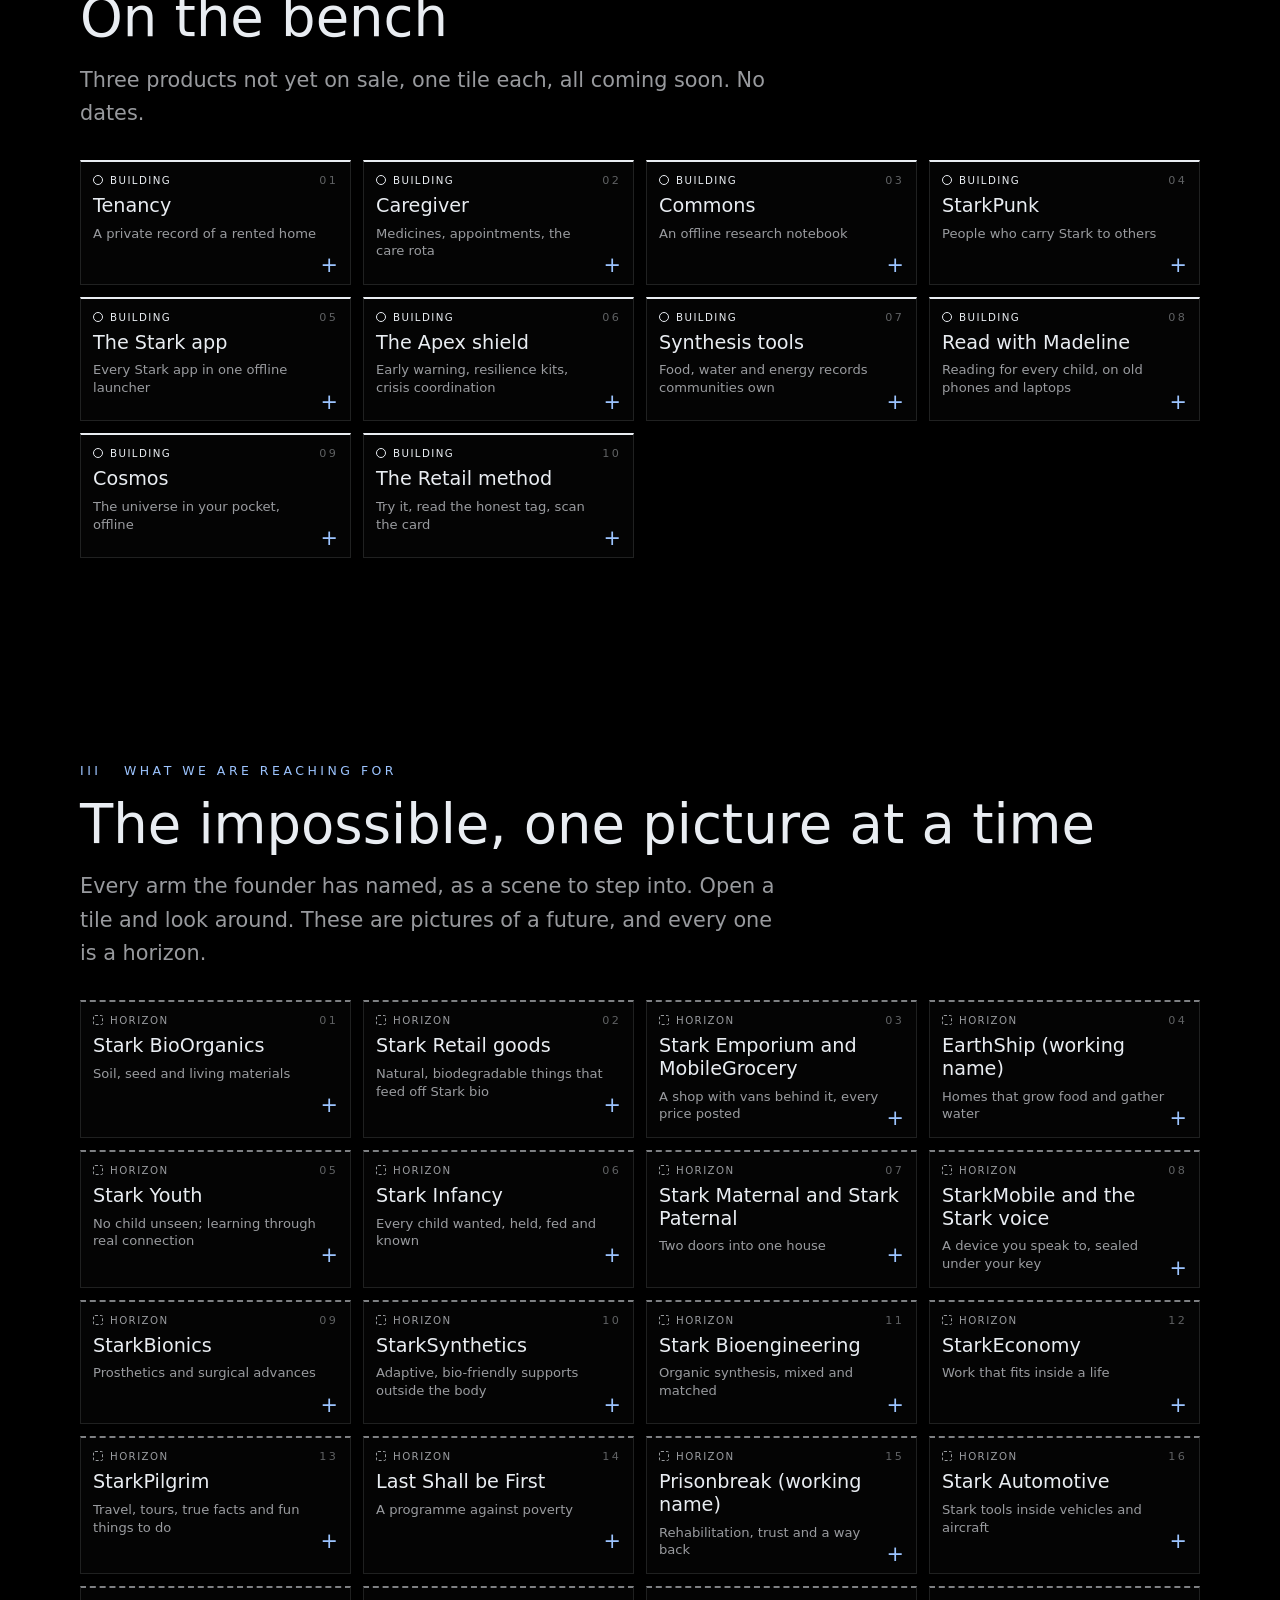
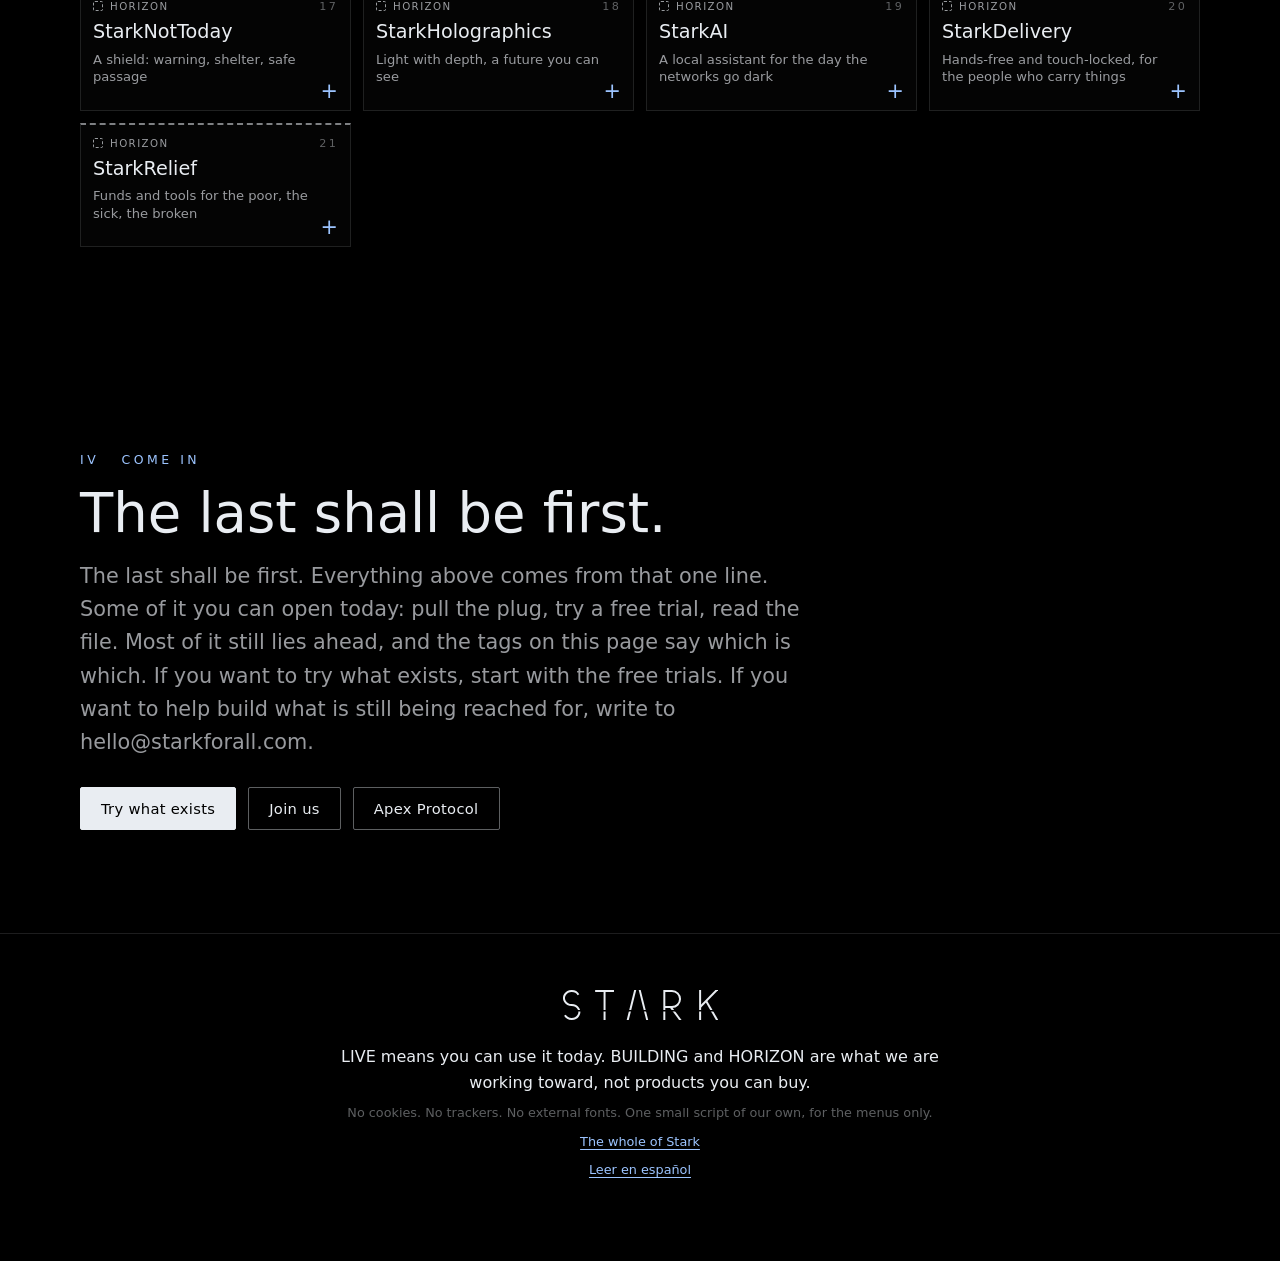
==== commit 3095153e: "Emporium (horizon) and StarkPunk (building) added; link to The whole of Stark" ====
--- a/index.html
+++ b/index.html
@@ -31,8 +31,8 @@
 <header class="top"><a class="wm" href="#top" aria-label="Stark, top of page"><img src="wordmark.svg" width="124" height="24" alt="Stark"></a>
 <nav class="menu" aria-label="Vision menu">
 <details class="dd" name="menu"><summary>Exists</summary><ul class="panel"><li><a href="#promises"><span class="d t-live" aria-hidden="true"></span>The eleven promises</a></li><li><a href="#home"><span class="d t-live" aria-hidden="true"></span>Stark Home</a></li><li><a href="#education"><span class="d t-live" aria-hidden="true"></span>Stark Education</a></li><li><a href="#health"><span class="d t-live" aria-hidden="true"></span>Stark Health</a></li><li><a href="#business"><span class="d t-live" aria-hidden="true"></span>Stark Trades and Business</a></li><li><a href="#community"><span class="d t-live" aria-hidden="true"></span>Stark Community</a></li><li><a href="#studio"><span class="d t-live" aria-hidden="true"></span>Stark Studio</a></li></ul></details>
-<details class="dd" name="menu"><summary>Being built</summary><ul class="panel"><li><a href="#tenancy"><span class="d t-dev" aria-hidden="true"></span>Tenancy</a></li><li><a href="#caregiver"><span class="d t-dev" aria-hidden="true"></span>Caregiver</a></li><li><a href="#commons"><span class="d t-dev" aria-hidden="true"></span>Commons</a></li><li><a href="#launcher"><span class="d t-dev" aria-hidden="true"></span>The Stark app</a></li><li><a href="#shield"><span class="d t-dev" aria-hidden="true"></span>The Apex shield</a></li><li><a href="#synthesis"><span class="d t-dev" aria-hidden="true"></span>Synthesis tools</a></li><li><a href="#reading"><span class="d t-dev" aria-hidden="true"></span>Read with Madeline</a></li><li><a href="#cosmos"><span class="d t-dev" aria-hidden="true"></span>Cosmos</a></li><li><a href="#retailmethod"><span class="d t-dev" aria-hidden="true"></span>The Retail method</a></li></ul></details>
-<details class="dd" name="menu"><summary>Reaching for</summary><ul class="panel two"><li><a href="#biorganics"><span class="d t-hor" aria-hidden="true"></span>Stark BioOrganics</a></li><li><a href="#goods"><span class="d t-hor" aria-hidden="true"></span>Stark Retail goods</a></li><li><a href="#earthship"><span class="d t-hor" aria-hidden="true"></span>EarthShip</a></li><li><a href="#youth"><span class="d t-hor" aria-hidden="true"></span>Stark Youth</a></li><li><a href="#infancy"><span class="d t-hor" aria-hidden="true"></span>Stark Infancy</a></li><li><a href="#parents"><span class="d t-hor" aria-hidden="true"></span>Stark Maternal and Stark Paternal</a></li><li><a href="#mobile"><span class="d t-hor" aria-hidden="true"></span>StarkMobile and the Stark voice</a></li><li><a href="#bionics"><span class="d t-hor" aria-hidden="true"></span>StarkBionics</a></li><li><a href="#synthetics"><span class="d t-hor" aria-hidden="true"></span>StarkSynthetics</a></li><li><a href="#bioeng"><span class="d t-hor" aria-hidden="true"></span>Stark Bioengineering</a></li><li><a href="#economy"><span class="d t-hor" aria-hidden="true"></span>StarkEconomy</a></li><li><a href="#pilgrim"><span class="d t-hor" aria-hidden="true"></span>StarkPilgrim</a></li><li><a href="#lastfirst"><span class="d t-hor" aria-hidden="true"></span>Last Shall be First</a></li><li><a href="#prisonbreak"><span class="d t-hor" aria-hidden="true"></span>Prisonbreak</a></li><li><a href="#automotive"><span class="d t-hor" aria-hidden="true"></span>Stark Automotive</a></li><li><a href="#nottoday"><span class="d t-hor" aria-hidden="true"></span>StarkNotToday</a></li><li><a href="#holo"><span class="d t-hor" aria-hidden="true"></span>StarkHolographics</a></li><li><a href="#ai"><span class="d t-hor" aria-hidden="true"></span>StarkAI</a></li><li><a href="#delivery"><span class="d t-hor" aria-hidden="true"></span>StarkDelivery</a></li><li><a href="#relief"><span class="d t-hor" aria-hidden="true"></span>StarkRelief</a></li></ul></details>
+<details class="dd" name="menu"><summary>Being built</summary><ul class="panel"><li><a href="#tenancy"><span class="d t-dev" aria-hidden="true"></span>Tenancy</a></li><li><a href="#caregiver"><span class="d t-dev" aria-hidden="true"></span>Caregiver</a></li><li><a href="#commons"><span class="d t-dev" aria-hidden="true"></span>Commons</a></li><li><a href="#punk"><span class="d t-dev" aria-hidden="true"></span>StarkPunk</a></li><li><a href="#launcher"><span class="d t-dev" aria-hidden="true"></span>The Stark app</a></li><li><a href="#shield"><span class="d t-dev" aria-hidden="true"></span>The Apex shield</a></li><li><a href="#synthesis"><span class="d t-dev" aria-hidden="true"></span>Synthesis tools</a></li><li><a href="#reading"><span class="d t-dev" aria-hidden="true"></span>Read with Madeline</a></li><li><a href="#cosmos"><span class="d t-dev" aria-hidden="true"></span>Cosmos</a></li><li><a href="#retailmethod"><span class="d t-dev" aria-hidden="true"></span>The Retail method</a></li></ul></details>
+<details class="dd" name="menu"><summary>Reaching for</summary><ul class="panel two"><li><a href="#biorganics"><span class="d t-hor" aria-hidden="true"></span>Stark BioOrganics</a></li><li><a href="#goods"><span class="d t-hor" aria-hidden="true"></span>Stark Retail goods</a></li><li><a href="#emporium"><span class="d t-hor" aria-hidden="true"></span>Stark Emporium and MobileGrocery</a></li><li><a href="#earthship"><span class="d t-hor" aria-hidden="true"></span>EarthShip</a></li><li><a href="#youth"><span class="d t-hor" aria-hidden="true"></span>Stark Youth</a></li><li><a href="#infancy"><span class="d t-hor" aria-hidden="true"></span>Stark Infancy</a></li><li><a href="#parents"><span class="d t-hor" aria-hidden="true"></span>Stark Maternal and Stark Paternal</a></li><li><a href="#mobile"><span class="d t-hor" aria-hidden="true"></span>StarkMobile and the Stark voice</a></li><li><a href="#bionics"><span class="d t-hor" aria-hidden="true"></span>StarkBionics</a></li><li><a href="#synthetics"><span class="d t-hor" aria-hidden="true"></span>StarkSynthetics</a></li><li><a href="#bioeng"><span class="d t-hor" aria-hidden="true"></span>Stark Bioengineering</a></li><li><a href="#economy"><span class="d t-hor" aria-hidden="true"></span>StarkEconomy</a></li><li><a href="#pilgrim"><span class="d t-hor" aria-hidden="true"></span>StarkPilgrim</a></li><li><a href="#lastfirst"><span class="d t-hor" aria-hidden="true"></span>Last Shall be First</a></li><li><a href="#prisonbreak"><span class="d t-hor" aria-hidden="true"></span>Prisonbreak</a></li><li><a href="#automotive"><span class="d t-hor" aria-hidden="true"></span>Stark Automotive</a></li><li><a href="#nottoday"><span class="d t-hor" aria-hidden="true"></span>StarkNotToday</a></li><li><a href="#holo"><span class="d t-hor" aria-hidden="true"></span>StarkHolographics</a></li><li><a href="#ai"><span class="d t-hor" aria-hidden="true"></span>StarkAI</a></li><li><a href="#delivery"><span class="d t-hor" aria-hidden="true"></span>StarkDelivery</a></li><li><a href="#relief"><span class="d t-hor" aria-hidden="true"></span>StarkRelief</a></li></ul></details>
 </nav></header>
 <main id="top">
 <section class="hero" aria-labelledby="h1">
@@ -41,7 +41,7 @@
 <h1 id="h1">Picture<br>the impossible.</h1>
 <p class="lead">Stark is reaching for a world that today sounds like fiction. Some of it you can use this afternoon. Most of it still lies ahead. Every tile below says which, and opens in place.</p>
 <p class="cta"><a class="btn" href="#exists">What exists</a><a class="btn ghost" href="#reaching">What we are reaching for</a></p>
-<p class="count">8 live &middot; 9 being built &middot; 21 on the horizon &middot; 2 flagships</p>
+<p class="count">8 live &middot; 10 being built &middot; 22 on the horizon &middot; 2 flagships</p>
 </section>
 
 <section class="flag" id="flagships" aria-labelledby="h-fl"><h2 class="vh" id="h-fl">Flagships</h2>
@@ -64,17 +64,17 @@
 <section id="exists" aria-labelledby="h-ex"><p class="kick">I &nbsp; What already exists</p>
 <h2 id="h-ex">Open it today</h2>
 <p class="lead">Eleven promises with a test each, and nineteen products across six industries. Pull the plug. Read the file. Try before you pay.</p>
-<div class="tiles"><details class="tile k-live" id="promises" name="tile"><summary><span class="tn">01</span><span class="tag t-live">Live</span><h3>The eleven promises</h3><p class="tl">Pull the plug. It still works.</p></summary><div class="body"><p class="scene">Pull the plug and fifteen of our browser apps still work. We cannot read their data, because the apps hold no code that sends it, and fourteen of them ask for no account. Forget the passphrase on Family Vault, Ledger, Warden, Baseline, Fellowship or Vital and nobody can open it, not even us. Seventeen products are paid once with no subscription, every one can be tried before it is bought, and the code of the browser apps can be read in plain files. Warden never calls a message safe, the home page loads no third-party script, and there are no invented reviews or user counts. Each promise has a test a stranger can run in a minute.</p><p class="go"><a class="btn" href="https://starkforall.com/apex/">Read the eleven promises and their tests</a></p></div></details><details class="tile k-live" id="home" name="tile"><summary><span class="tn">02</span><span class="tag t-live">Live</span><h3>Stark Home</h3><p class="tl">Family papers and scam defence, private on your own computer</p></summary><div class="body"><p class="scene">Picture the papers of a whole family in one sealed place that only you can open.</p><ul class="prods"><li class="prod"><div class="ph"><a href="https://starkforall.com/family-vault.html"><b>Family Vault</b></a> <span class="tag t-live">Live</span></div><span>Your family&#x27;s papers, sealed under a passphrase only you hold.</span></li><li class="prod"><div class="ph"><a href="https://starkforall.com/warden.html"><b>Warden</b></a> <span class="tag t-live">Live</span></div><span>Practise the scam and collector call before it comes, and learn your rights (US only, information not legal advice).</span></li></ul><p class="go"><a class="btn" href="https://starkforall.com/try/">Try free in your browser</a></p></div></details><details class="tile k-live" id="education" name="tile"><summary><span class="tn">03</span><span class="tag t-live">Live</span><h3>Stark Education</h3><p class="tl">Teach, learn and keep school records offline</p></summary><div class="body"><p class="scene">Picture a child with a patient tutor and a classroom with its paperwork done.</p><ul class="prods"><li class="prod"><div class="ph"><a href="https://starkforall.com/math.html"><b>Math</b></a> <span class="tag t-live">Live</span></div><span>A patient tutor, from Kid to Professor, one step at a time.</span></li><li class="prod"><div class="ph"><a href="https://starkforall.com/classroom-hub.html"><b>Classroom Hub</b></a> <span class="tag t-live">Live</span></div><span>Roster, planner, grade book and reports in one dashboard.</span></li><li class="prod"><div class="ph"><a href="https://starkforall.com/homeroom.html"><b>Homeroom</b></a> <span class="tag t-live">Live</span></div><span>Homeschool hours, courses, grades and transcripts, kept at home.</span></li><li class="prod"><div class="ph"><a href="https://starkforall.com/cinema.html"><b>IntraTheater</b></a> <span class="tag t-live">Live</span></div><span>A family theater, a movie studio and a world to explore.</span></li><li class="prod"><div class="ph"><a href="https://starkapps.gumroad.com/l/stark-resonance"><b>Resonance</b></a> <span class="tag t-live">Live</span></div><span>An offline physics lab for the rotating field, the induction motor and resonance. It says plainly that it makes no electricity.</span></li></ul><p class="go"><a class="btn" href="https://starkforall.com/try/">Try free in your browser</a></p></div></details><details class="tile k-live" id="health" name="tile"><summary><span class="tn">04</span><span class="tag t-live">Live</span><h3>Stark Health</h3><p class="tl">Care records that stay on your own machines</p></summary><div class="body"><p class="scene">Picture a small clinic whose records never leave its own walls.</p><ul class="prods"><li class="prod"><div class="ph"><a href="https://starkforall.com/covenant.html"><b>Covenant</b></a> <span class="tag t-live">Live</span></div><span>Clinic records kept on the clinic&#x27;s own machines. Not a certified EHR or medical device.</span></li><li class="prod"><div class="ph"><a href="https://starkapps.gumroad.com/l/stark-vital"><b>Vital</b></a> <span class="tag t-live">Live</span></div><span>Your own habits, tested one change at a time, on your own device. Information only, never a diagnosis.</span></li></ul><p class="go"><a class="btn" href="https://starkforall.com/try/">Try free</a></p></div></details><details class="tile k-live" id="business" name="tile"><summary><span class="tn">05</span><span class="tag t-live">Live</span><h3>Stark Trades and Business</h3><p class="tl">Bids, books, builds and careers, offline</p></summary><div class="body"><p class="scene">Picture the tradesman&#x27;s midnight paperwork finished before midnight.</p><ul class="prods"><li class="prod"><div class="ph"><a href="https://starkforall.com/trades.html"><b>Trades</b></a> <span class="tag t-live">Live</span></div><span>Subs, bids and payments, with no subscription and no cloud.</span></li><li class="prod"><div class="ph"><a href="https://starkforall.com/ledger.html"><b>Ledger</b></a> <span class="tag t-live">Live</span></div><span>Books and invoices, offline and encrypted, with a Months of cover planner. Not tax advice.</span></li><li class="prod"><div class="ph"><a href="https://starkforall.com/career.html"><b>Career</b></a> <span class="tag t-live">Live</span></div><span>Tailor a resume and practise the interview. It never invents experience.</span></li><li class="prod"><div class="ph"><a href="https://starkforall.com/builder.html"><b>Builder</b></a> <span class="tag t-live">Live</span></div><span>Plan tiny homes and villages in 3D. Beam sizing stays with engineers, and it says so.</span></li><li class="prod"><div class="ph"><a href="https://starkforall.com/baseline.html"><b>Baseline</b></a> <span class="tag t-live">Live</span></div><span>Security readiness for small organisations: inventory, checklist, evidence, recovery runbook.</span></li></ul><p class="go"><a class="btn" href="https://starkforall.com/try/">Try free in your browser</a></p></div></details><details class="tile k-live" id="community" name="tile"><summary><span class="tn">06</span><span class="tag t-live">Live</span><h3>Stark Community</h3><p class="tl">Look after your people and run your gatherings</p></summary><div class="body"><p class="scene">Picture a volunteer-run gathering where the rota, the quiz and the night itself run smoothly.</p><ul class="prods"><li class="prod"><div class="ph"><a href="https://starkforall.com/event-kit.html"><b>Event Kit</b></a> <span class="tag t-live">Live</span></div><span>Quiz nights, trivia, game jams and tournaments, offline.</span></li><li class="prod"><div class="ph"><a href="https://starkforall.com/fellowship.html"><b>Fellowship</b></a> <span class="tag t-live">Live</span></div><span>Rotas, check-in, giving and care for any community, locked under each person&#x27;s passphrase.</span></li></ul><p class="go"><a class="btn" href="https://starkforall.com/try/">Try free in your browser</a></p></div></details><details class="tile k-live" id="studio" name="tile"><summary><span class="tn">07</span><span class="tag t-live">Live</span><h3>Stark Studio</h3><p class="tl">Write it, build it, film it. Your files stay yours</p></summary><div class="body"><p class="scene">Picture a novel, a game and a film, each made at home with no account and no cloud.</p><ul class="prods"><li class="prod"><div class="ph"><a href="https://starkforall.com/quill.html"><b>Quill</b></a> <span class="tag t-live">Live</span></div><span>Write a novel offline. Your book stays plain text.</span></li><li class="prod"><div class="ph"><a href="https://starkforall.com/studios.html"><b>World Engine</b></a> <span class="tag t-live">Live</span></div><span>Build a game without coding and export it as one file.</span></li><li class="prod"><div class="ph"><a href="https://starkforall.com/studio-creator.html"><b>Studio Creator</b></a> <span class="tag t-live">Live</span></div><span>Record, edit and export video. No cloud, no AI.</span></li></ul><p class="go"><a class="btn" href="https://starkforall.com/studios.html">See the studio products</a></p></div></details></div></section>
+<div class="tiles"><details class="tile k-live" id="promises" name="tile"><summary><span class="tn">01</span><span class="tag t-live">Live</span><h3>The eleven promises</h3><p class="tl">Pull the plug. It still works.</p></summary><div class="body"><p class="scene">Pull the plug and fifteen of our browser apps still work. We cannot read their data, because the apps hold no code that sends it, and fourteen of them ask for no account. Forget the passphrase on Family Vault, Ledger, Warden, Baseline, Fellowship or Vital and nobody can open it, not even us. Seventeen products are paid once with no subscription, every one can be tried before it is bought, though a trial shows the core of the app and says what it leaves out, and the code of the browser apps in the paid download can be read in plain files. Warden never calls a message safe, the home page loads no third-party script, and there are no invented reviews or user counts. Each promise has a test a stranger can run in a minute.</p><p class="go"><a class="btn" href="https://starkforall.com/apex/">Read the eleven promises and their tests</a></p></div></details><details class="tile k-live" id="home" name="tile"><summary><span class="tn">02</span><span class="tag t-live">Live</span><h3>Stark Home</h3><p class="tl">Family papers and scam defence, private on your own computer</p></summary><div class="body"><p class="scene">Picture the papers of a whole family in one sealed place that only you can open.</p><ul class="prods"><li class="prod"><div class="ph"><a href="https://starkforall.com/family-vault.html"><b>Family Vault</b></a> <span class="tag t-live">Live</span></div><span>Your family&#x27;s papers, sealed under a passphrase only you hold.</span></li><li class="prod"><div class="ph"><a href="https://starkforall.com/warden.html"><b>Warden</b></a> <span class="tag t-live">Live</span></div><span>Practise the scam and collector call before it comes, and learn your rights (US only, information not legal advice).</span></li></ul><p class="go"><a class="btn" href="https://starkforall.com/try/">Try free in your browser</a></p></div></details><details class="tile k-live" id="education" name="tile"><summary><span class="tn">03</span><span class="tag t-live">Live</span><h3>Stark Education</h3><p class="tl">Teach, learn and keep school records offline</p></summary><div class="body"><p class="scene">Picture a child with a patient tutor and a classroom with its paperwork done.</p><ul class="prods"><li class="prod"><div class="ph"><a href="https://starkforall.com/math.html"><b>Math</b></a> <span class="tag t-live">Live</span></div><span>A patient tutor, from Kid to Professor, one step at a time.</span></li><li class="prod"><div class="ph"><a href="https://starkforall.com/classroom-hub.html"><b>Classroom Hub</b></a> <span class="tag t-live">Live</span></div><span>Roster, planner, grade book and reports in one dashboard.</span></li><li class="prod"><div class="ph"><a href="https://starkforall.com/homeroom.html"><b>Homeroom</b></a> <span class="tag t-live">Live</span></div><span>Homeschool hours, courses, grades and transcripts, kept at home.</span></li><li class="prod"><div class="ph"><a href="https://starkforall.com/cinema.html"><b>IntraTheater</b></a> <span class="tag t-live">Live</span></div><span>A family theater, a movie studio and a world to explore.</span></li><li class="prod"><div class="ph"><a href="https://starkapps.gumroad.com/l/stark-resonance"><b>Resonance</b></a> <span class="tag t-live">Live</span></div><span>An offline physics lab for the rotating field, the induction motor and resonance. It says plainly that it makes no electricity.</span></li></ul><p class="go"><a class="btn" href="https://starkforall.com/try/">Try free in your browser</a></p></div></details><details class="tile k-live" id="health" name="tile"><summary><span class="tn">04</span><span class="tag t-live">Live</span><h3>Stark Health</h3><p class="tl">Care records that stay on your own machines</p></summary><div class="body"><p class="scene">Picture a small clinic whose records never leave its own walls.</p><ul class="prods"><li class="prod"><div class="ph"><a href="https://starkforall.com/covenant.html"><b>Covenant</b></a> <span class="tag t-live">Live</span></div><span>Clinic records kept on the clinic&#x27;s own machines. Not a certified EHR or medical device.</span></li><li class="prod"><div class="ph"><a href="https://starkapps.gumroad.com/l/stark-vital"><b>Vital</b></a> <span class="tag t-live">Live</span></div><span>Your own habits, tested one change at a time, on your own device. Information only, never a diagnosis.</span></li></ul><p class="go"><a class="btn" href="https://starkforall.com/try/">Try free</a></p></div></details><details class="tile k-live" id="business" name="tile"><summary><span class="tn">05</span><span class="tag t-live">Live</span><h3>Stark Trades and Business</h3><p class="tl">Bids, books, builds and careers, offline</p></summary><div class="body"><p class="scene">Picture the tradesman&#x27;s midnight paperwork finished before midnight.</p><ul class="prods"><li class="prod"><div class="ph"><a href="https://starkforall.com/trades.html"><b>Trades</b></a> <span class="tag t-live">Live</span></div><span>Subs, bids and payments, with no subscription and no cloud.</span></li><li class="prod"><div class="ph"><a href="https://starkforall.com/ledger.html"><b>Ledger</b></a> <span class="tag t-live">Live</span></div><span>Books and invoices, offline and encrypted, with a Months of cover planner. Not tax advice.</span></li><li class="prod"><div class="ph"><a href="https://starkforall.com/career.html"><b>Career</b></a> <span class="tag t-live">Live</span></div><span>Tailor a resume and practise the interview. It never invents experience.</span></li><li class="prod"><div class="ph"><a href="https://starkforall.com/builder.html"><b>Builder</b></a> <span class="tag t-live">Live</span></div><span>Plan tiny homes and villages in 3D. Beam sizing stays with engineers, and it says so.</span></li><li class="prod"><div class="ph"><a href="https://starkforall.com/baseline.html"><b>Baseline</b></a> <span class="tag t-live">Live</span></div><span>Security readiness for small organisations: inventory, checklist, evidence, recovery runbook.</span></li></ul><p class="go"><a class="btn" href="https://starkforall.com/try/">Try free in your browser</a></p></div></details><details class="tile k-live" id="community" name="tile"><summary><span class="tn">06</span><span class="tag t-live">Live</span><h3>Stark Community</h3><p class="tl">Look after your people and run your gatherings</p></summary><div class="body"><p class="scene">Picture a volunteer-run gathering where the rota, the quiz and the night itself run smoothly.</p><ul class="prods"><li class="prod"><div class="ph"><a href="https://starkforall.com/event-kit.html"><b>Event Kit</b></a> <span class="tag t-live">Live</span></div><span>Quiz nights, trivia, game jams and tournaments, offline.</span></li><li class="prod"><div class="ph"><a href="https://starkforall.com/fellowship.html"><b>Fellowship</b></a> <span class="tag t-live">Live</span></div><span>Rotas, check-in, giving and care for any community, locked under each person&#x27;s passphrase.</span></li></ul><p class="go"><a class="btn" href="https://starkforall.com/try/">Try free in your browser</a></p></div></details><details class="tile k-live" id="studio" name="tile"><summary><span class="tn">07</span><span class="tag t-live">Live</span><h3>Stark Studio</h3><p class="tl">Write it, build it, film it. Your files stay yours</p></summary><div class="body"><p class="scene">Picture a novel, a game and a film, each made at home with no account and no cloud.</p><ul class="prods"><li class="prod"><div class="ph"><a href="https://starkforall.com/quill.html"><b>Quill</b></a> <span class="tag t-live">Live</span></div><span>Write a novel offline. Your book stays plain text.</span></li><li class="prod"><div class="ph"><a href="https://starkforall.com/studios.html"><b>World Engine</b></a> <span class="tag t-live">Live</span></div><span>Build a game without coding and export it as one file.</span></li><li class="prod"><div class="ph"><a href="https://starkforall.com/studio-creator.html"><b>Studio Creator</b></a> <span class="tag t-live">Live</span></div><span>Record, edit and export video. No cloud, no AI.</span></li></ul><p class="go"><a class="btn" href="https://starkforall.com/studios.html">See the studio products</a></p></div></details></div></section>
 
 <section id="building" aria-labelledby="h-bu"><p class="kick">II &nbsp; What is being built</p>
 <h2 id="h-bu">On the bench</h2>
 <p class="lead">Three products not yet on sale, one tile each, all coming soon. No dates.</p>
-<div class="tiles"><details class="tile k-build" id="tenancy" name="tile"><summary><span class="tn">01</span><span class="tag t-dev">Building</span><h3>Tenancy</h3><p class="tl">A private record of a rented home</p></summary><div class="body"><p class="scene">Coming soon: a dated, private record of a tenancy, kept on the renter&#x27;s own device.</p></div></details><details class="tile k-build" id="caregiver" name="tile"><summary><span class="tn">02</span><span class="tag t-dev">Building</span><h3>Caregiver</h3><p class="tl">Medicines, appointments, the care rota</p></summary><div class="body"><p class="scene">Coming soon: one calm place for the medicines, the dose log, the appointments and the care rota of someone you look after. Information only.</p></div></details><details class="tile k-build" id="commons" name="tile"><summary><span class="tn">03</span><span class="tag t-dev">Building</span><h3>Commons</h3><p class="tl">An offline research notebook</p></summary><div class="body"><p class="scene">Coming soon: a notebook for open research, with quality gates and a scrubber for personal data.</p></div></details><details class="tile k-build" id="launcher" name="tile"><summary><span class="tn">04</span><span class="tag t-dev">Building</span><h3>The Stark app</h3><p class="tl">Every Stark app in one offline launcher</p></summary><div class="body"><p class="scene">In development: six editions, Complete, Business, Clinics, Families, Personal and Schools, one launcher each, all offline.</p></div></details><details class="tile k-build" id="shield" name="tile"><summary><span class="tn">05</span><span class="tag t-dev">Building</span><h3>The Apex shield</h3><p class="tl">Early warning, resilience kits, crisis coordination</p></summary><div class="body"><p class="scene">In development: community alerts for floods, fires, storms, heat and outbreaks, planned to travel by radio or mesh when the network falls silent; resilience kits; crisis coordination for relief teams. Warden, the first piece of digital protection, stands live today.</p></div></details><details class="tile k-build" id="synthesis" name="tile"><summary><span class="tn">06</span><span class="tag t-dev">Building</span><h3>Synthesis tools</h3><p class="tl">Food, water and energy records communities own</p></summary><div class="body"><p class="scene">In development: Synthesis Farm, Water, Energy and Village, records and planning tools for food, water and power that a community can own and repair, with pantry records for food banks.</p></div></details><details class="tile k-build" id="reading" name="tile"><summary><span class="tn">07</span><span class="tag t-dev">Building</span><h3>Read with Madeline</h3><p class="tl">Reading for every child, on old phones and laptops</p></summary><div class="body"><p class="scene">In development: reading help and learning kits for every child, planned for the old phones and laptops people already have.</p></div></details><details class="tile k-build" id="cosmos" name="tile"><summary><span class="tn">08</span><span class="tag t-dev">Building</span><h3>Cosmos</h3><p class="tl">The universe in your pocket, offline</p></summary><div class="body"><p class="scene">In development: a map of the universe and tonight&#x27;s sky, offline.</p></div></details><details class="tile k-build" id="retailmethod" name="tile"><summary><span class="tn">09</span><span class="tag t-dev">Building</span><h3>The Retail method</h3><p class="tl">Try it, read the honest tag, scan the card</p></summary><div class="body"><p class="scene">In development: a way of shopping with the doubt taken out. Try the thing on your own phone, read a tag that says what it cannot do, scan a card for the rest. It rests on the eighteen free browser trials that already exist.</p></div></details></div></section>
+<div class="tiles"><details class="tile k-build" id="tenancy" name="tile"><summary><span class="tn">01</span><span class="tag t-dev">Building</span><h3>Tenancy</h3><p class="tl">A private record of a rented home</p></summary><div class="body"><p class="scene">Coming soon: a dated, private record of a tenancy, kept on the renter&#x27;s own device.</p></div></details><details class="tile k-build" id="caregiver" name="tile"><summary><span class="tn">02</span><span class="tag t-dev">Building</span><h3>Caregiver</h3><p class="tl">Medicines, appointments, the care rota</p></summary><div class="body"><p class="scene">Coming soon: one calm place for the medicines, the dose log, the appointments and the care rota of someone you look after. Information only.</p></div></details><details class="tile k-build" id="commons" name="tile"><summary><span class="tn">03</span><span class="tag t-dev">Building</span><h3>Commons</h3><p class="tl">An offline research notebook</p></summary><div class="body"><p class="scene">Coming soon: a notebook for open research, with quality gates and a scrubber for personal data.</p></div></details><details class="tile k-build" id="punk" name="tile"><summary><span class="tn">04</span><span class="tag t-dev">Building</span><h3>StarkPunk</h3><p class="tl">People who carry Stark to others</p></summary><div class="body"><p class="scene">In design: a programme in which people share Stark and earn the published commission on every real sale made through their own link. Not open yet.</p></div></details><details class="tile k-build" id="launcher" name="tile"><summary><span class="tn">05</span><span class="tag t-dev">Building</span><h3>The Stark app</h3><p class="tl">Every Stark app in one offline launcher</p></summary><div class="body"><p class="scene">In development: six editions, Complete, Business, Clinics, Families, Personal and Schools, one launcher each, all offline.</p></div></details><details class="tile k-build" id="shield" name="tile"><summary><span class="tn">06</span><span class="tag t-dev">Building</span><h3>The Apex shield</h3><p class="tl">Early warning, resilience kits, crisis coordination</p></summary><div class="body"><p class="scene">In development: community alerts for floods, fires, storms, heat and outbreaks, planned to travel by radio or mesh when the network falls silent; resilience kits; crisis coordination for relief teams. Warden, the first piece of digital protection, stands live today.</p></div></details><details class="tile k-build" id="synthesis" name="tile"><summary><span class="tn">07</span><span class="tag t-dev">Building</span><h3>Synthesis tools</h3><p class="tl">Food, water and energy records communities own</p></summary><div class="body"><p class="scene">In development: Synthesis Farm, Water, Energy and Village, records and planning tools for food, water and power that a community can own and repair, with pantry records for food banks.</p></div></details><details class="tile k-build" id="reading" name="tile"><summary><span class="tn">08</span><span class="tag t-dev">Building</span><h3>Read with Madeline</h3><p class="tl">Reading for every child, on old phones and laptops</p></summary><div class="body"><p class="scene">In development: reading help and learning kits for every child, planned for the old phones and laptops people already have.</p></div></details><details class="tile k-build" id="cosmos" name="tile"><summary><span class="tn">09</span><span class="tag t-dev">Building</span><h3>Cosmos</h3><p class="tl">The universe in your pocket, offline</p></summary><div class="body"><p class="scene">In development: a map of the universe and tonight&#x27;s sky, offline.</p></div></details><details class="tile k-build" id="retailmethod" name="tile"><summary><span class="tn">10</span><span class="tag t-dev">Building</span><h3>The Retail method</h3><p class="tl">Try it, read the honest tag, scan the card</p></summary><div class="body"><p class="scene">In development: a way of shopping with the doubt taken out. Try the thing on your own phone, read a tag that says what it cannot do, scan a card for the rest. It rests on the eighteen free browser trials that already exist.</p></div></details></div></section>
 
 <section id="reaching" aria-labelledby="h-re"><p class="kick">III &nbsp; What we are reaching for</p>
 <h2 id="h-re">The impossible, one picture at a time</h2>
 <p class="lead">Every arm the founder has named, as a scene to step into. Open a tile and look around. These are pictures of a future, and every one is a horizon.</p>
-<div class="tiles"><details class="tile k-hor" id="biorganics" name="tile"><summary><span class="tn">01</span><span class="tag t-hor">Horizon</span><h3>Stark BioOrganics</h3><p class="tl">Soil, seed and living materials</p></summary><div class="body"><p class="scene big">Picture a field at first light: dark soil, warm compost, seed saved from last year&#x27;s harvest. Imagine fibres, resins and living materials grown with patience, season after season, for makers who need something that leaves the land no poorer. We are reaching for an arm of Stark whose whole craft lies in growing the raw stuff that other things come from, and growing it so well that nothing needs taking twice. One day, a log of soil and seed kept by anyone with a garden. For now, a horizon and a notebook.</p></div></details><details class="tile k-hor" id="goods" name="tile"><summary><span class="tn">02</span><span class="tag t-hor">Horizon</span><h3>Stark Retail goods</h3><p class="tl">Natural, biodegradable things that feed off Stark bio</p></summary><div class="body"><p class="scene big">Imagine a shelf where every object tells you what it was made from and where it goes when you are finished with it. Picture a cup, a cloth, a tool, a toy, grown from living material and made to return to the soil. We are building toward natural, biodegradable goods that feed off Stark&#x27;s own bio-grown materials, in a shop where you try first and read an honest tag before anything leaves your hand. One day, the thing you finish with becomes the thing that feeds the next one.</p></div></details><details class="tile k-hor" id="earthship" name="tile"><summary><span class="tn">03</span><span class="tag t-hor">Horizon</span><h3>EarthShip (working name)</h3><p class="tl">Homes that grow food and gather water</p></summary><div class="body"><p class="scene big">Picture a home at the edge of a village, warm in winter and cool in summer, with greenhouse beds along the south wall and rainwater gathered from its own roof. Imagine quiet software watching over soil, water and light, so a household feeds itself from its own walls. Imagine the plans open to everyone, so the next community can raise the next home from the last. We are building toward it, starting with a planner and a garden log. Water, structure and wiring always deserve qualified local eyes.</p></div></details><details class="tile k-hor" id="youth" name="tile"><summary><span class="tn">04</span><span class="tag t-hor">Horizon</span><h3>Stark Youth</h3><p class="tl">No child unseen; learning through real connection</p></summary><div class="body"><p class="scene big">Imagine a child who never has to wonder whether anyone noticed. Picture an evening with the screens dark: a table, a project, three generations arguing happily over how to build the thing. Picture young people learning by doing real things with real people, growing into the kind of leaders others trust because they listen first. We are reaching for programmes where no child goes unseen, where learning means connection, and where leadership gets practised long before anyone needs it. Tools for the adults around a child exist today. The rest lies ahead.</p></div></details><details class="tile k-hor" id="infancy" name="tile"><summary><span class="tn">05</span><span class="tag t-hor">Horizon</span><h3>Stark Infancy</h3><p class="tl">Every child wanted, held, fed and known</p></summary><div class="body"><p class="scene big">Picture a world where every baby arrives to open arms. A night when a worn-out parent finds a second pair of hands, a clear list of what comes next, a neighbour at the door with soup. Picture every infant held, fed and known by name, and no mother or father left to manage alone. We are reaching for a society that wraps its youngest in attention before they ask. One day, no child born into silence. We begin where we can: a private record of feeds, sleep and who has tonight&#x27;s shift.</p></div></details><details class="tile k-hor" id="parents" name="tile"><summary><span class="tn">06</span><span class="tag t-hor">Horizon</span><h3>Stark Maternal and Stark Paternal</h3><p class="tl">Two doors into one house</p></summary><div class="body"><p class="scene big">Imagine two doors into the same house. One opens for a mother, one for a father, and each leads to a room that belongs wholly to the person inside. Picture those rooms standing alone, complete, private, each with its own key. Then picture the choice to join them: a shared hallway where two parents lay out only what they both decide to share, and either can walk away with everything that belongs to them. We are building toward care that adapts to the family, never care that watches over it.</p></div></details><details class="tile k-hor" id="mobile" name="tile"><summary><span class="tn">07</span><span class="tag t-hor">Horizon</span><h3>StarkMobile and the Stark voice</h3><p class="tl">A device you speak to, sealed under your key</p></summary><div class="body"><p class="scene big">Picture a device that fits the palm and answers to your voice alone. You speak, it listens, and whatever it holds stays sealed under your key. Imagine one calm voice running through every Stark tool, a presence that guides without watching. Picture something you carry and can put down, always outside the body and never in it, a vow written into its design. We are building toward it from a small start: a home screen that opens Stark apps with the network off. The thousand-word voice script exists on paper. The device waits beyond the horizon.</p></div></details><details class="tile k-hor" id="bionics" name="tile"><summary><span class="tn">08</span><span class="tag t-hor">Horizon</span><h3>StarkBionics</h3><p class="tl">Prosthetics and surgical advances</p></summary><div class="body"><p class="scene big">Imagine a hand that closes around a cup, a leg that climbs its first hill, a surgeon&#x27;s instrument steadier than any tremor. Picture prosthetics and surgical advances shaped by engineers, prosthetists and surgeons working side by side, each made to fit one person and care for them. We reach toward this as repair and restoration, and only here: surgery and prosthetics form the one place Stark would ever come near the body. Years of qualified hands and careful review stand between today and that picture. We begin with a simple fitting log for people who wear a prosthesis.</p></div></details><details class="tile k-hor" id="synthetics" name="tile"><summary><span class="tn">09</span><span class="tag t-hor">Horizon</span><h3>StarkSynthetics</h3><p class="tl">Adaptive, bio-friendly supports outside the body</p></summary><div class="body"><p class="scene big">Imagine a support that learns how its wearer moves, softens for an egg and firms for a toolbox, and rests against the skin without ever entering it. Picture assistive devices that adapt to the person instead of asking the person to adapt. We are reaching for the impossible, named out loud: adaptive, bio-friendly, non-invasive care and repair, made with those who know, and widening in time across everything Stark touches. Today, a horizon with nothing built. The first step lies in software for people who already use such devices: settings, fit and maintenance logs, visit summaries, kept on the device.</p></div></details><details class="tile k-hor" id="bioeng" name="tile"><summary><span class="tn">10</span><span class="tag t-hor">Horizon</span><h3>Stark Bioengineering</h3><p class="tl">Organic synthesis, mixed and matched</p></summary><div class="body"><p class="scene big">Imagine a laboratory where patient people study living systems with one aim: to learn, and to repair. Picture the work shaped for organic synthesis, slow, supervised, checked by outside eyes at every turn, and kept out of the body, with surgery and prosthetics the single exception. And picture a shop where you mix and match what you need and pay a little less for choosing more. Bundles already exist in a fixed form. The laboratory sits years away and not yet begun.</p></div></details><details class="tile k-hor" id="economy" name="tile"><summary><span class="tn">11</span><span class="tag t-hor">Horizon</span><h3>StarkEconomy</h3><p class="tl">Work that fits inside a life</p></summary><div class="body"><p class="scene big">Imagine a working life where the paperwork melts away. People still do meaningful tasks, but the hours once lost to forms, chasing and friction come back to them as dinner, as sleep, as a walk. Picture work that fits inside a life instead of eating it: far less work, far less stress, woven together with travel, so a week of tasks and a week of wandering can share one calendar. We are building toward an economy of lighter tasks, and the name may yet change for something better. Ledger, Trades and Career already lift one person&#x27;s paperwork.</p></div></details><details class="tile k-hor" id="pilgrim" name="tile"><summary><span class="tn">12</span><span class="tag t-hor">Horizon</span><h3>StarkPilgrim</h3><p class="tl">Travel, tours, true facts and fun things to do</p></summary><div class="body"><p class="scene big">Picture a traveller stepping off a train in a city she has never seen, a pocket guide telling her what the old square once was, where the good bread hides, which path climbs to the view. Imagine tours, true facts and fun things to do gathered from every corner of the world, each source credited. Picture a lighter working life that leaves room for all of it. We are reaching for a companion for wandering, joined with StarkEconomy. Today it starts as a trip notebook: a plan, a packing list, a journal.</p></div></details><details class="tile k-hor" id="lastfirst" name="tile"><summary><span class="tn">13</span><span class="tag t-hor">Horizon</span><h3>Last Shall be First</h3><p class="tl">A programme against poverty</p></summary><div class="body"><p class="scene big">Picture a street where no one sleeps outside. A congregation sets up a care table in an afternoon, a neighbour carries a key to a first front door, and a table somewhere has one more seat at it. Imagine poverty turning into a story old people tell, outreach so quick and so simple that any shelter, church or friend can start it, with care, a home and a place among others arriving together. We are reaching for that world, in dignity and never pity, beginning with the people who are usually last. The last shall be first.</p></div></details><details class="tile k-hor" id="prisonbreak" name="tile"><summary><span class="tn">14</span><span class="tag t-hor">Horizon</span><h3>Prisonbreak (working name)</h3><p class="tl">Rehabilitation, trust and a way back</p></summary><div class="body"><p class="scene big">Imagine a gate that opens onto a road instead of a wall. A person walks out of prison and into an interview that reads the gap on a resume as a chapter and never as a verdict, into housing that waits, into neighbours who offer trust. Picture a society that studies the countries doing this best, then aims past them, with fewer people back inside and trust built without any score or watch kept on anyone. We are reaching for it, with prisons, probation services and people who have lived it leading.</p></div></details><details class="tile k-hor" id="automotive" name="tile"><summary><span class="tn">15</span><span class="tag t-hor">Horizon</span><h3>Stark Automotive</h3><p class="tl">Stark tools inside vehicles and aircraft</p></summary><div class="body"><p class="scene big">Imagine stepping into a car, a truck or an aircraft and finding your own tools already there: your service record, your pre-trip checklist, your trip notes, tidy and yours. Picture the leading makers of vehicles and aircraft building them in alongside us, with nothing that touches how a machine steers, brakes or flies. We are reaching for a seamless handshake between Stark tools and the machines that carry people. No partner stands named, because none has signed. The first step lies in a plain vehicle record.</p></div></details><details class="tile k-hor" id="nottoday" name="tile"><summary><span class="tn">16</span><span class="tag t-hor">Horizon</span><h3>StarkNotToday</h3><p class="tl">A shield: warning, shelter, safe passage</p></summary><div class="body"><p class="scene big">Picture a morning when the warning sounds before the storm, not after, and every phone, radio and loudspeaker in a valley carries the same calm message: go here, now, together. Imagine early warning, shelter and safe routes joined across a town, a nation, a continent, with every government at the table and emergency services leading. A shield and only a shield: warning, shelter, getting people out of harm&#x27;s way. No weapon, no targeting, no retaliation, ever. We are reaching for a world that answers danger by moving people to safety.</p></div></details><details class="tile k-hor" id="holo" name="tile"><summary><span class="tn">17</span><span class="tag t-hor">Horizon</span><h3>StarkHolographics</h3><p class="tl">Light with depth, a future you can see</p></summary><div class="body"><p class="scene big">Imagine light that holds a shape in the air: a model of a home you can walk around, a planet you can turn with two fingers, a friend from far away sitting across your table. Picture a showcase, a studio and a shop that already feel like that future, quiet, deep, unmistakable, with nothing on screen that shows off. We are reaching for real depth in light, and until the optics exist we call a screen effect a screen effect. Stark&#x27;s own look, a single slit of cold light in the dark, already points the way.</p></div></details><details class="tile k-hor" id="ai" name="tile"><summary><span class="tn">18</span><span class="tag t-hor">Horizon</span><h3>StarkAI</h3><p class="tl">A local assistant for the day the networks go dark</p></summary><div class="body"><p class="scene big">Picture the day the networks go dark. The towers fall silent, the cloud lies out of reach, and an assistant on your own machine keeps answering, listening to a small radio for news, reading from a library you stored in advance. Imagine one that admits what it cannot answer, never poses as a person, and lives wholly on your device, a receiver in its own right. We are reaching for it: local, quiet, honest about its limits, a friend in a storm and no stand-in for a doctor or an official service.</p></div></details><details class="tile k-hor" id="delivery" name="tile"><summary><span class="tn">19</span><span class="tag t-hor">Horizon</span><h3>StarkDelivery</h3><p class="tl">Hands-free and touch-locked, for the people who carry things</p></summary><div class="body"><p class="scene big">Picture a courier on a wet night with a phone in a pocket and both hands on the work. A voice names the next turn, a touch lock shrugs off the rain, and nothing asks the rider to look down. Imagine delivery that never pulls a driver&#x27;s eyes from the road, in every city on earth, calm and cutting edge. We are building toward StarkDelivery: fully hands-free, made for the people who carry things for everyone else, with data that stays on the device. An idea recorded, a specification still to come.</p></div></details><details class="tile k-hor" id="relief" name="tile"><summary><span class="tn">20</span><span class="tag t-hor">Horizon</span><h3>StarkRelief</h3><p class="tl">Funds and tools for the poor, the sick, the broken</p></summary><div class="body"><p class="scene big">Picture a ledger anyone can open, where every gift gets counted in daylight and flows to the poor, the sick, the broken, the wounded and the afflicted, everywhere on earth. Picture shelters, food banks, clinics and hospices holding the tools they need for free, asked for with one short message and no questions about why. We are reaching for relief at the scale of the need: donations to all things possible, kept honest by a count that can never run larger than the real giving. Today, a design written down. No money has moved yet.</p></div></details></div></section>
+<div class="tiles"><details class="tile k-hor" id="biorganics" name="tile"><summary><span class="tn">01</span><span class="tag t-hor">Horizon</span><h3>Stark BioOrganics</h3><p class="tl">Soil, seed and living materials</p></summary><div class="body"><p class="scene big">Picture a field at first light: dark soil, warm compost, seed saved from last year&#x27;s harvest. Imagine fibres, resins and living materials grown with patience, season after season, for makers who need something that leaves the land no poorer. We are reaching for an arm of Stark whose whole craft lies in growing the raw stuff that other things come from, and growing it so well that nothing needs taking twice. One day, a log of soil and seed kept by anyone with a garden. For now, a horizon and a notebook.</p></div></details><details class="tile k-hor" id="goods" name="tile"><summary><span class="tn">02</span><span class="tag t-hor">Horizon</span><h3>Stark Retail goods</h3><p class="tl">Natural, biodegradable things that feed off Stark bio</p></summary><div class="body"><p class="scene big">Imagine a shelf where every object tells you what it was made from and where it goes when you are finished with it. Picture a cup, a cloth, a tool, a toy, grown from living material and made to return to the soil. We are building toward natural, biodegradable goods that feed off Stark&#x27;s own bio-grown materials, in a shop where you try first and read an honest tag before anything leaves your hand. One day, the thing you finish with becomes the thing that feeds the next one.</p></div></details><details class="tile k-hor" id="emporium" name="tile"><summary><span class="tn">03</span><span class="tag t-hor">Horizon</span><h3>Stark Emporium and MobileGrocery</h3><p class="tl">A shop with vans behind it, every price posted</p></summary><div class="body"><p class="scene big">Picture a shop with vans behind it. The vans come to your street on the same day each week, carrying food from the shop&#x27;s shelves, with every price and every source posted for anyone to read. Picture the people who live far from a grocery store, or cannot afford the one they have, standing first in line. The software, Stark&#x27;s own, works with the plug pulled. Nothing here exists yet.</p></div></details><details class="tile k-hor" id="earthship" name="tile"><summary><span class="tn">04</span><span class="tag t-hor">Horizon</span><h3>EarthShip (working name)</h3><p class="tl">Homes that grow food and gather water</p></summary><div class="body"><p class="scene big">Picture a home at the edge of a village, warm in winter and cool in summer, with greenhouse beds along the south wall and rainwater gathered from its own roof. Imagine quiet software watching over soil, water and light, so a household feeds itself from its own walls. Imagine the plans open to everyone, so the next community can raise the next home from the last. We are building toward it, starting with a planner and a garden log. Water, structure and wiring always deserve qualified local eyes.</p></div></details><details class="tile k-hor" id="youth" name="tile"><summary><span class="tn">05</span><span class="tag t-hor">Horizon</span><h3>Stark Youth</h3><p class="tl">No child unseen; learning through real connection</p></summary><div class="body"><p class="scene big">Imagine a child who never has to wonder whether anyone noticed. Picture an evening with the screens dark: a table, a project, three generations arguing happily over how to build the thing. Picture young people learning by doing real things with real people, growing into the kind of leaders others trust because they listen first. We are reaching for programmes where no child goes unseen, where learning means connection, and where leadership gets practised long before anyone needs it. Tools for the adults around a child exist today. The rest lies ahead.</p></div></details><details class="tile k-hor" id="infancy" name="tile"><summary><span class="tn">06</span><span class="tag t-hor">Horizon</span><h3>Stark Infancy</h3><p class="tl">Every child wanted, held, fed and known</p></summary><div class="body"><p class="scene big">Picture a world where every baby arrives to open arms. A night when a worn-out parent finds a second pair of hands, a clear list of what comes next, a neighbour at the door with soup. Picture every infant held, fed and known by name, and no mother or father left to manage alone. We are reaching for a society that wraps its youngest in attention before they ask. One day, no child born into silence. We begin where we can: a private record of feeds, sleep and who has tonight&#x27;s shift.</p></div></details><details class="tile k-hor" id="parents" name="tile"><summary><span class="tn">07</span><span class="tag t-hor">Horizon</span><h3>Stark Maternal and Stark Paternal</h3><p class="tl">Two doors into one house</p></summary><div class="body"><p class="scene big">Imagine two doors into the same house. One opens for a mother, one for a father, and each leads to a room that belongs wholly to the person inside. Picture those rooms standing alone, complete, private, each with its own key. Then picture the choice to join them: a shared hallway where two parents lay out only what they both decide to share, and either can walk away with everything that belongs to them. We are building toward care that adapts to the family, never care that watches over it.</p></div></details><details class="tile k-hor" id="mobile" name="tile"><summary><span class="tn">08</span><span class="tag t-hor">Horizon</span><h3>StarkMobile and the Stark voice</h3><p class="tl">A device you speak to, sealed under your key</p></summary><div class="body"><p class="scene big">Picture a device that fits the palm and answers to your voice alone. You speak, it listens, and whatever it holds stays sealed under your key. Imagine one calm voice running through every Stark tool, a presence that guides without watching. Picture something you carry and can put down, always outside the body and never in it, a vow written into its design. We are building toward it from a small start: a home screen that opens Stark apps with the network off. The thousand-word voice script exists on paper. The device waits beyond the horizon.</p></div></details><details class="tile k-hor" id="bionics" name="tile"><summary><span class="tn">09</span><span class="tag t-hor">Horizon</span><h3>StarkBionics</h3><p class="tl">Prosthetics and surgical advances</p></summary><div class="body"><p class="scene big">Imagine a hand that closes around a cup, a leg that climbs its first hill, a surgeon&#x27;s instrument steadier than any tremor. Picture prosthetics and surgical advances shaped by engineers, prosthetists and surgeons working side by side, each made to fit one person and care for them. We reach toward this as repair and restoration, and only here: surgery and prosthetics form the one place Stark would ever come near the body. Years of qualified hands and careful review stand between today and that picture. We begin with a simple fitting log for people who wear a prosthesis.</p></div></details><details class="tile k-hor" id="synthetics" name="tile"><summary><span class="tn">10</span><span class="tag t-hor">Horizon</span><h3>StarkSynthetics</h3><p class="tl">Adaptive, bio-friendly supports outside the body</p></summary><div class="body"><p class="scene big">Imagine a support that learns how its wearer moves, softens for an egg and firms for a toolbox, and rests against the skin without ever entering it. Picture assistive devices that adapt to the person instead of asking the person to adapt. We are reaching for the impossible, named out loud: adaptive, bio-friendly, non-invasive care and repair, made with those who know, and widening in time across everything Stark touches. Today, a horizon with nothing built. The first step lies in software for people who already use such devices: settings, fit and maintenance logs, visit summaries, kept on the device.</p></div></details><details class="tile k-hor" id="bioeng" name="tile"><summary><span class="tn">11</span><span class="tag t-hor">Horizon</span><h3>Stark Bioengineering</h3><p class="tl">Organic synthesis, mixed and matched</p></summary><div class="body"><p class="scene big">Imagine a laboratory where patient people study living systems with one aim: to learn, and to repair. Picture the work shaped for organic synthesis, slow, supervised, checked by outside eyes at every turn, and kept out of the body, with surgery and prosthetics the single exception. And picture a shop where you mix and match what you need and pay a little less for choosing more. Bundles already exist in a fixed form. The laboratory sits years away and not yet begun.</p></div></details><details class="tile k-hor" id="economy" name="tile"><summary><span class="tn">12</span><span class="tag t-hor">Horizon</span><h3>StarkEconomy</h3><p class="tl">Work that fits inside a life</p></summary><div class="body"><p class="scene big">Imagine a working life where the paperwork melts away. People still do meaningful tasks, but the hours once lost to forms, chasing and friction come back to them as dinner, as sleep, as a walk. Picture work that fits inside a life instead of eating it: far less work, far less stress, woven together with travel, so a week of tasks and a week of wandering can share one calendar. We are building toward an economy of lighter tasks, and the name may yet change for something better. Ledger, Trades and Career already lift one person&#x27;s paperwork.</p></div></details><details class="tile k-hor" id="pilgrim" name="tile"><summary><span class="tn">13</span><span class="tag t-hor">Horizon</span><h3>StarkPilgrim</h3><p class="tl">Travel, tours, true facts and fun things to do</p></summary><div class="body"><p class="scene big">Picture a traveller stepping off a train in a city she has never seen, a pocket guide telling her what the old square once was, where the good bread hides, which path climbs to the view. Imagine tours, true facts and fun things to do gathered from every corner of the world, each source credited. Picture a lighter working life that leaves room for all of it. We are reaching for a companion for wandering, joined with StarkEconomy. Today it starts as a trip notebook: a plan, a packing list, a journal.</p></div></details><details class="tile k-hor" id="lastfirst" name="tile"><summary><span class="tn">14</span><span class="tag t-hor">Horizon</span><h3>Last Shall be First</h3><p class="tl">A programme against poverty</p></summary><div class="body"><p class="scene big">Picture a street where no one sleeps outside. A congregation sets up a care table in an afternoon, a neighbour carries a key to a first front door, and a table somewhere has one more seat at it. Imagine poverty turning into a story old people tell, outreach so quick and so simple that any shelter, church or friend can start it, with care, a home and a place among others arriving together. We are reaching for that world, in dignity and never pity, beginning with the people who are usually last. The last shall be first.</p></div></details><details class="tile k-hor" id="prisonbreak" name="tile"><summary><span class="tn">15</span><span class="tag t-hor">Horizon</span><h3>Prisonbreak (working name)</h3><p class="tl">Rehabilitation, trust and a way back</p></summary><div class="body"><p class="scene big">Imagine a gate that opens onto a road instead of a wall. A person walks out of prison and into an interview that reads the gap on a resume as a chapter and never as a verdict, into housing that waits, into neighbours who offer trust. Picture a society that studies the countries doing this best, then aims past them, with fewer people back inside and trust built without any score or watch kept on anyone. We are reaching for it, with prisons, probation services and people who have lived it leading.</p></div></details><details class="tile k-hor" id="automotive" name="tile"><summary><span class="tn">16</span><span class="tag t-hor">Horizon</span><h3>Stark Automotive</h3><p class="tl">Stark tools inside vehicles and aircraft</p></summary><div class="body"><p class="scene big">Imagine stepping into a car, a truck or an aircraft and finding your own tools already there: your service record, your pre-trip checklist, your trip notes, tidy and yours. Picture the leading makers of vehicles and aircraft building them in alongside us, with nothing that touches how a machine steers, brakes or flies. We are reaching for a seamless handshake between Stark tools and the machines that carry people. No partner stands named, because none has signed. The first step lies in a plain vehicle record.</p></div></details><details class="tile k-hor" id="nottoday" name="tile"><summary><span class="tn">17</span><span class="tag t-hor">Horizon</span><h3>StarkNotToday</h3><p class="tl">A shield: warning, shelter, safe passage</p></summary><div class="body"><p class="scene big">Picture a morning when the warning sounds before the storm, not after, and every phone, radio and loudspeaker in a valley carries the same calm message: go here, now, together. Imagine early warning, shelter and safe routes joined across a town, a nation, a continent, with every government at the table and emergency services leading. A shield and only a shield: warning, shelter, getting people out of harm&#x27;s way. No weapon, no targeting, no retaliation, ever. We are reaching for a world that answers danger by moving people to safety.</p></div></details><details class="tile k-hor" id="holo" name="tile"><summary><span class="tn">18</span><span class="tag t-hor">Horizon</span><h3>StarkHolographics</h3><p class="tl">Light with depth, a future you can see</p></summary><div class="body"><p class="scene big">Imagine light that holds a shape in the air: a model of a home you can walk around, a planet you can turn with two fingers, a friend from far away sitting across your table. Picture a showcase, a studio and a shop that already feel like that future, quiet, deep, unmistakable, with nothing on screen that shows off. We are reaching for real depth in light, and until the optics exist we call a screen effect a screen effect. Stark&#x27;s own look, a single slit of cold light in the dark, already points the way.</p></div></details><details class="tile k-hor" id="ai" name="tile"><summary><span class="tn">19</span><span class="tag t-hor">Horizon</span><h3>StarkAI</h3><p class="tl">A local assistant for the day the networks go dark</p></summary><div class="body"><p class="scene big">Picture the day the networks go dark. The towers fall silent, the cloud lies out of reach, and an assistant on your own machine keeps answering, listening to a small radio for news, reading from a library you stored in advance. Imagine one that admits what it cannot answer, never poses as a person, and lives wholly on your device, a receiver in its own right. We are reaching for it: local, quiet, honest about its limits, a friend in a storm and no stand-in for a doctor or an official service.</p></div></details><details class="tile k-hor" id="delivery" name="tile"><summary><span class="tn">20</span><span class="tag t-hor">Horizon</span><h3>StarkDelivery</h3><p class="tl">Hands-free and touch-locked, for the people who carry things</p></summary><div class="body"><p class="scene big">Picture a courier on a wet night with a phone in a pocket and both hands on the work. A voice names the next turn, a touch lock shrugs off the rain, and nothing asks the rider to look down. Imagine delivery that never pulls a driver&#x27;s eyes from the road, in every city on earth, calm and cutting edge. We are building toward StarkDelivery: fully hands-free, made for the people who carry things for everyone else, with data that stays on the device. An idea recorded, a specification still to come.</p></div></details><details class="tile k-hor" id="relief" name="tile"><summary><span class="tn">21</span><span class="tag t-hor">Horizon</span><h3>StarkRelief</h3><p class="tl">Funds and tools for the poor, the sick, the broken</p></summary><div class="body"><p class="scene big">Picture a ledger anyone can open, where every gift gets counted in daylight and flows to the poor, the sick, the broken, the wounded and the afflicted, everywhere on earth. Picture shelters, food banks, clinics and hospices holding the tools they need for free, asked for with one short message and no questions about why. We are reaching for relief at the scale of the need: donations to all things possible, kept honest by a count that can never run larger than the real giving. Today, a design written down. No money has moved yet.</p></div></details></div></section>
 
 <section id="join" aria-labelledby="h-jo"><p class="kick">IV &nbsp; Come in</p>
 <h2 id="h-jo">The last shall be first.</h2>
@@ -82,6 +82,6 @@
 <p class="cta"><a class="btn" href="https://starkforall.com/try/">Try what exists</a><a class="btn ghost" href="https://starkforall.com/contact.html">Join us</a><a class="btn ghost" href="https://starkforall.com/apex/">Apex Protocol</a></p>
 </section>
 </main>
-<footer class="foot"><p class="wm big"><img src="wordmark.svg" width="155" height="30" alt="Stark"></p><p class="rule">LIVE means you can use it today. BUILDING and HORIZON are what we are working toward, not products you can buy.</p><p class="small">No cookies. No trackers. No external fonts. One small script of our own, for the menus only.</p><p class="small"><a href="es/" hreflang="es" lang="es">Leer en español</a></p></footer>
+<footer class="foot"><p class="wm big"><img src="wordmark.svg" width="155" height="30" alt="Stark"></p><p class="rule">LIVE means you can use it today. BUILDING and HORIZON are what we are working toward, not products you can buy.</p><p class="small">No cookies. No trackers. No external fonts. One small script of our own, for the menus only.</p><p class="small"><a href="https://starkforall.com/scope/">The whole of Stark</a></p><p class="small"><a href="es/" hreflang="es" lang="es">Leer en español</a></p></footer>
 </body>
 </html>
